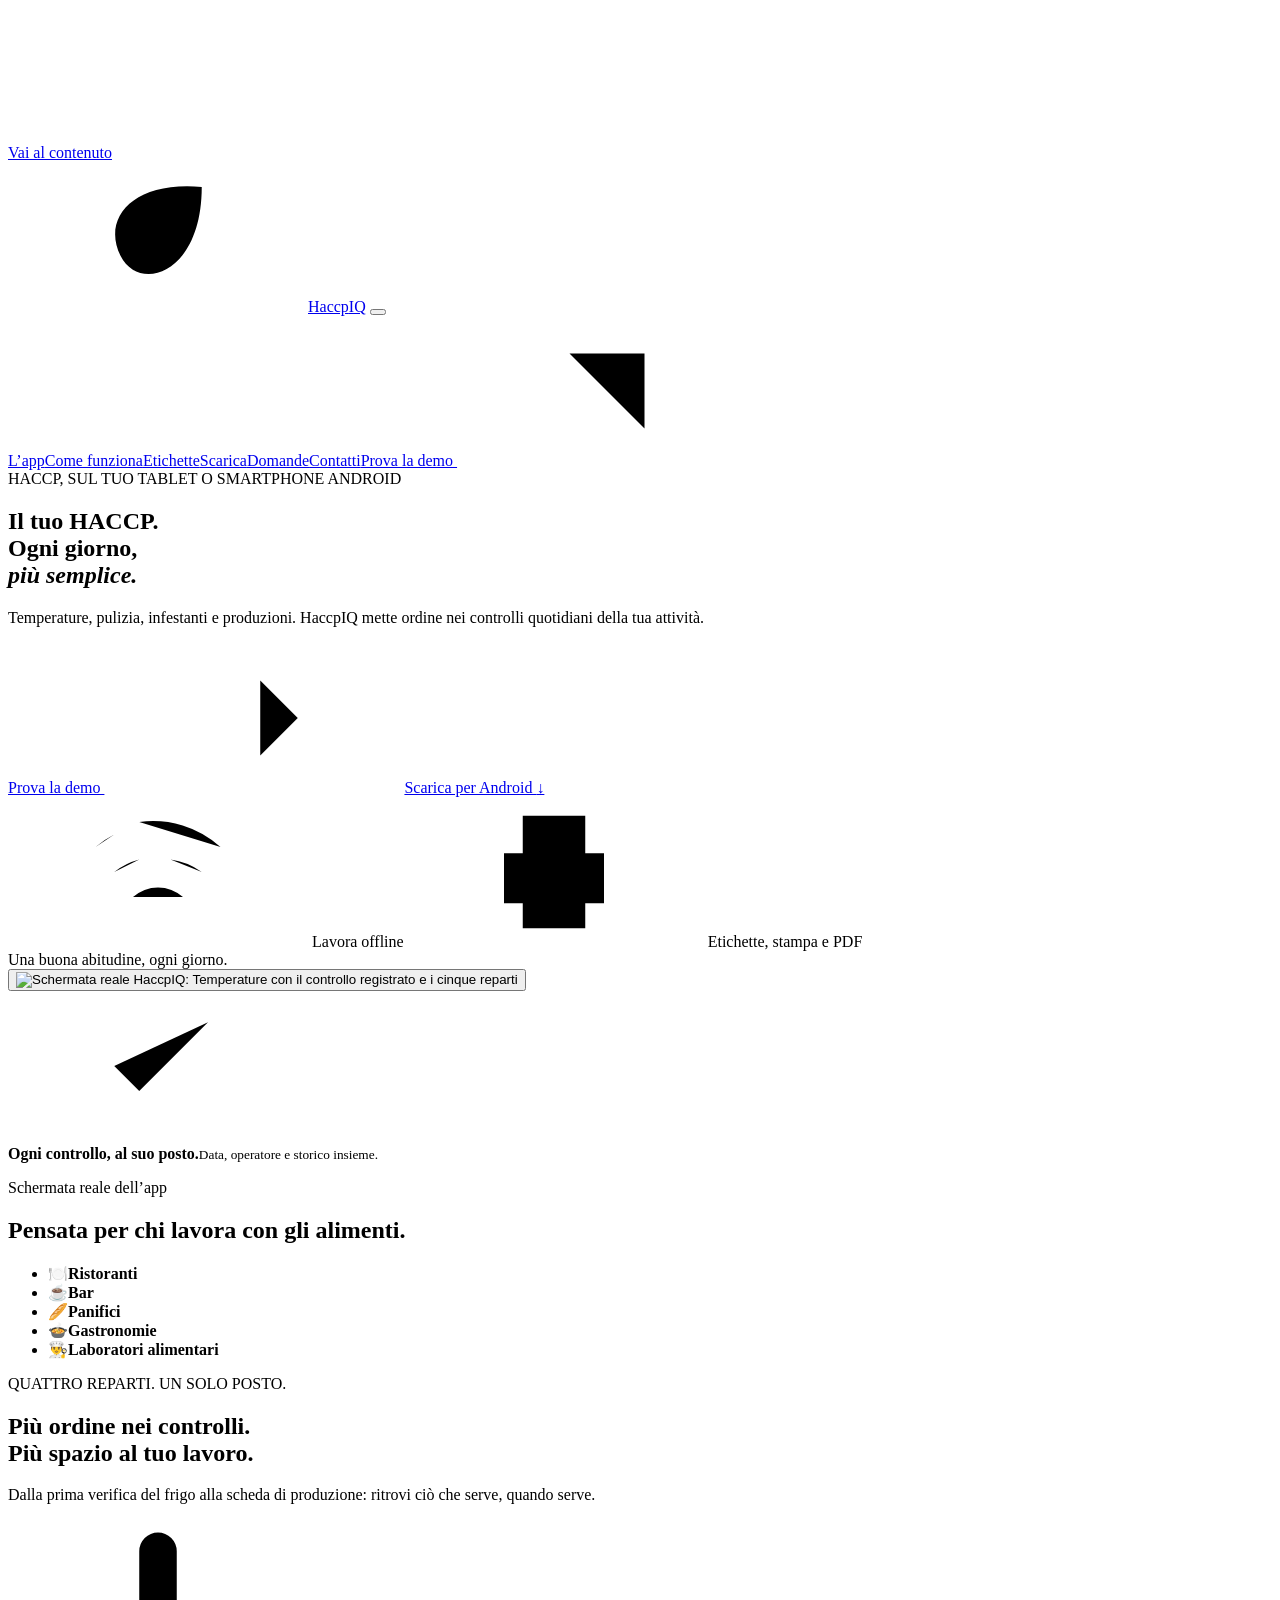
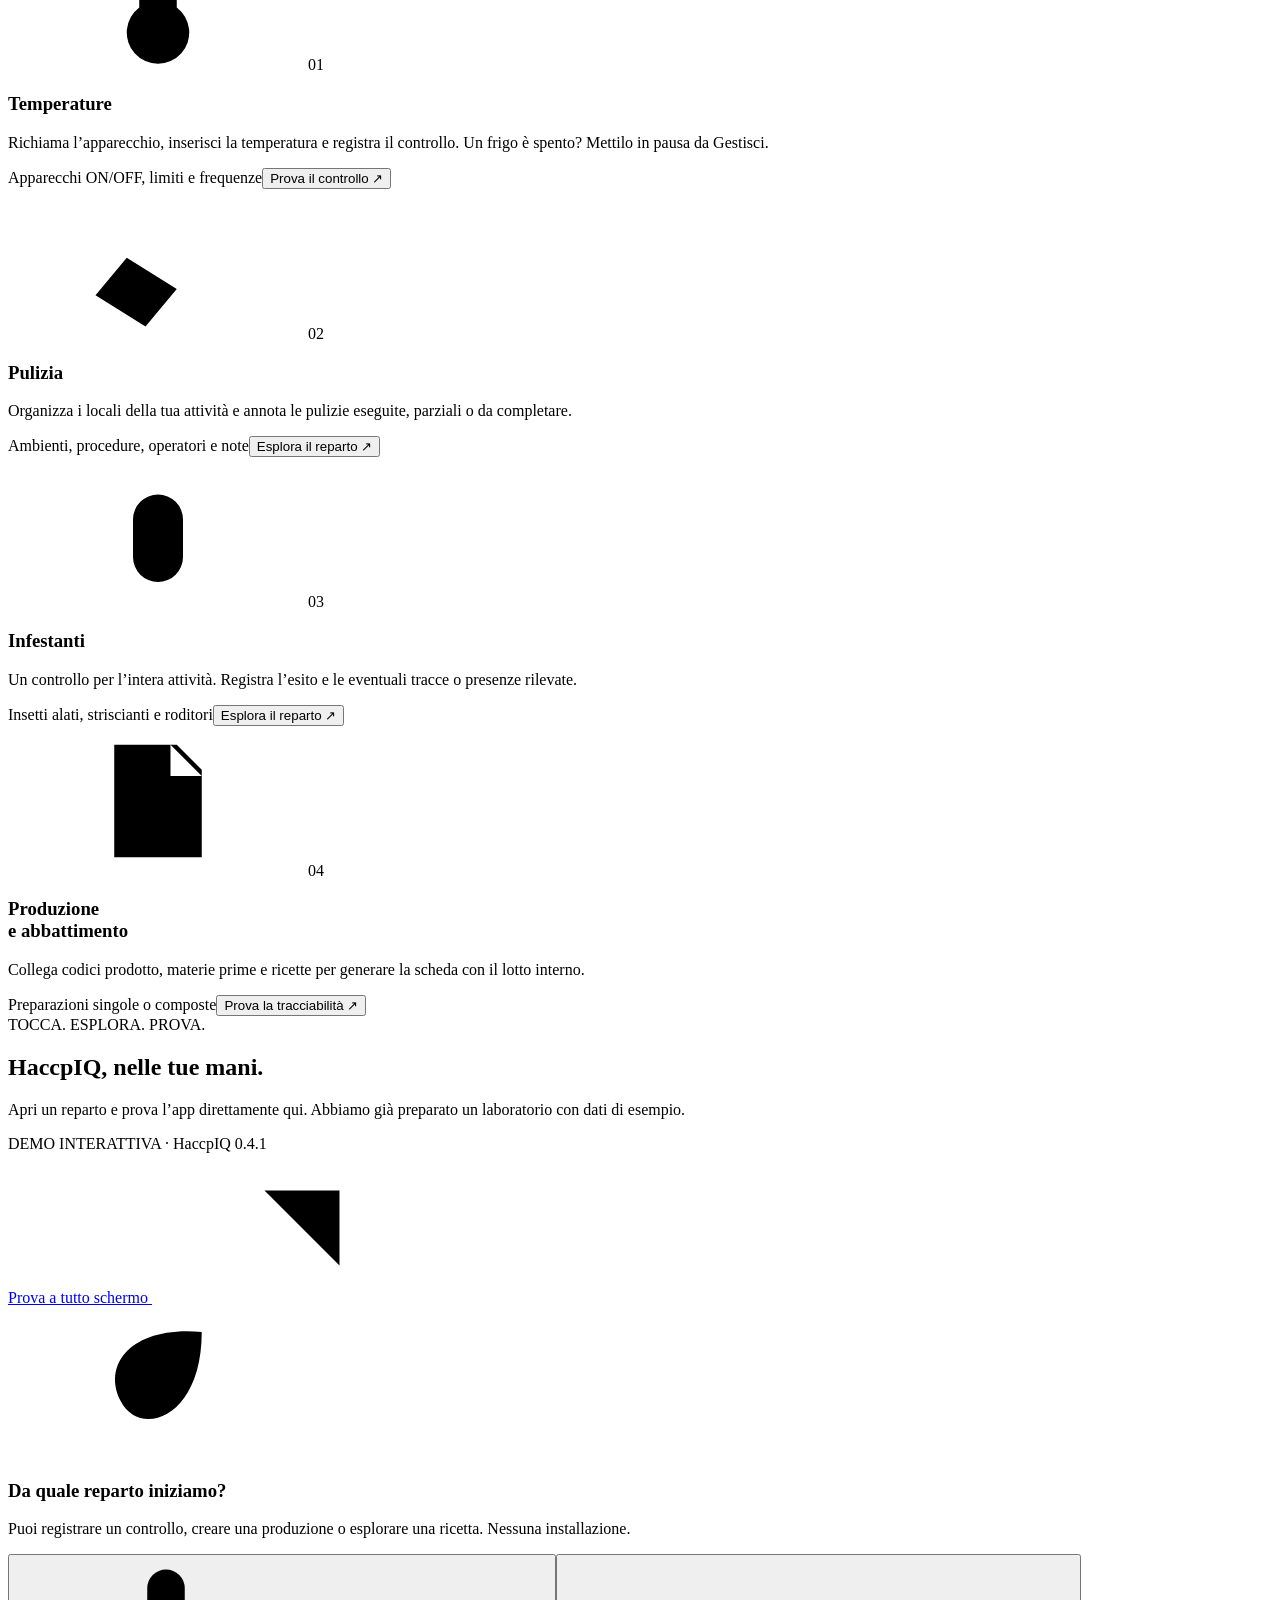
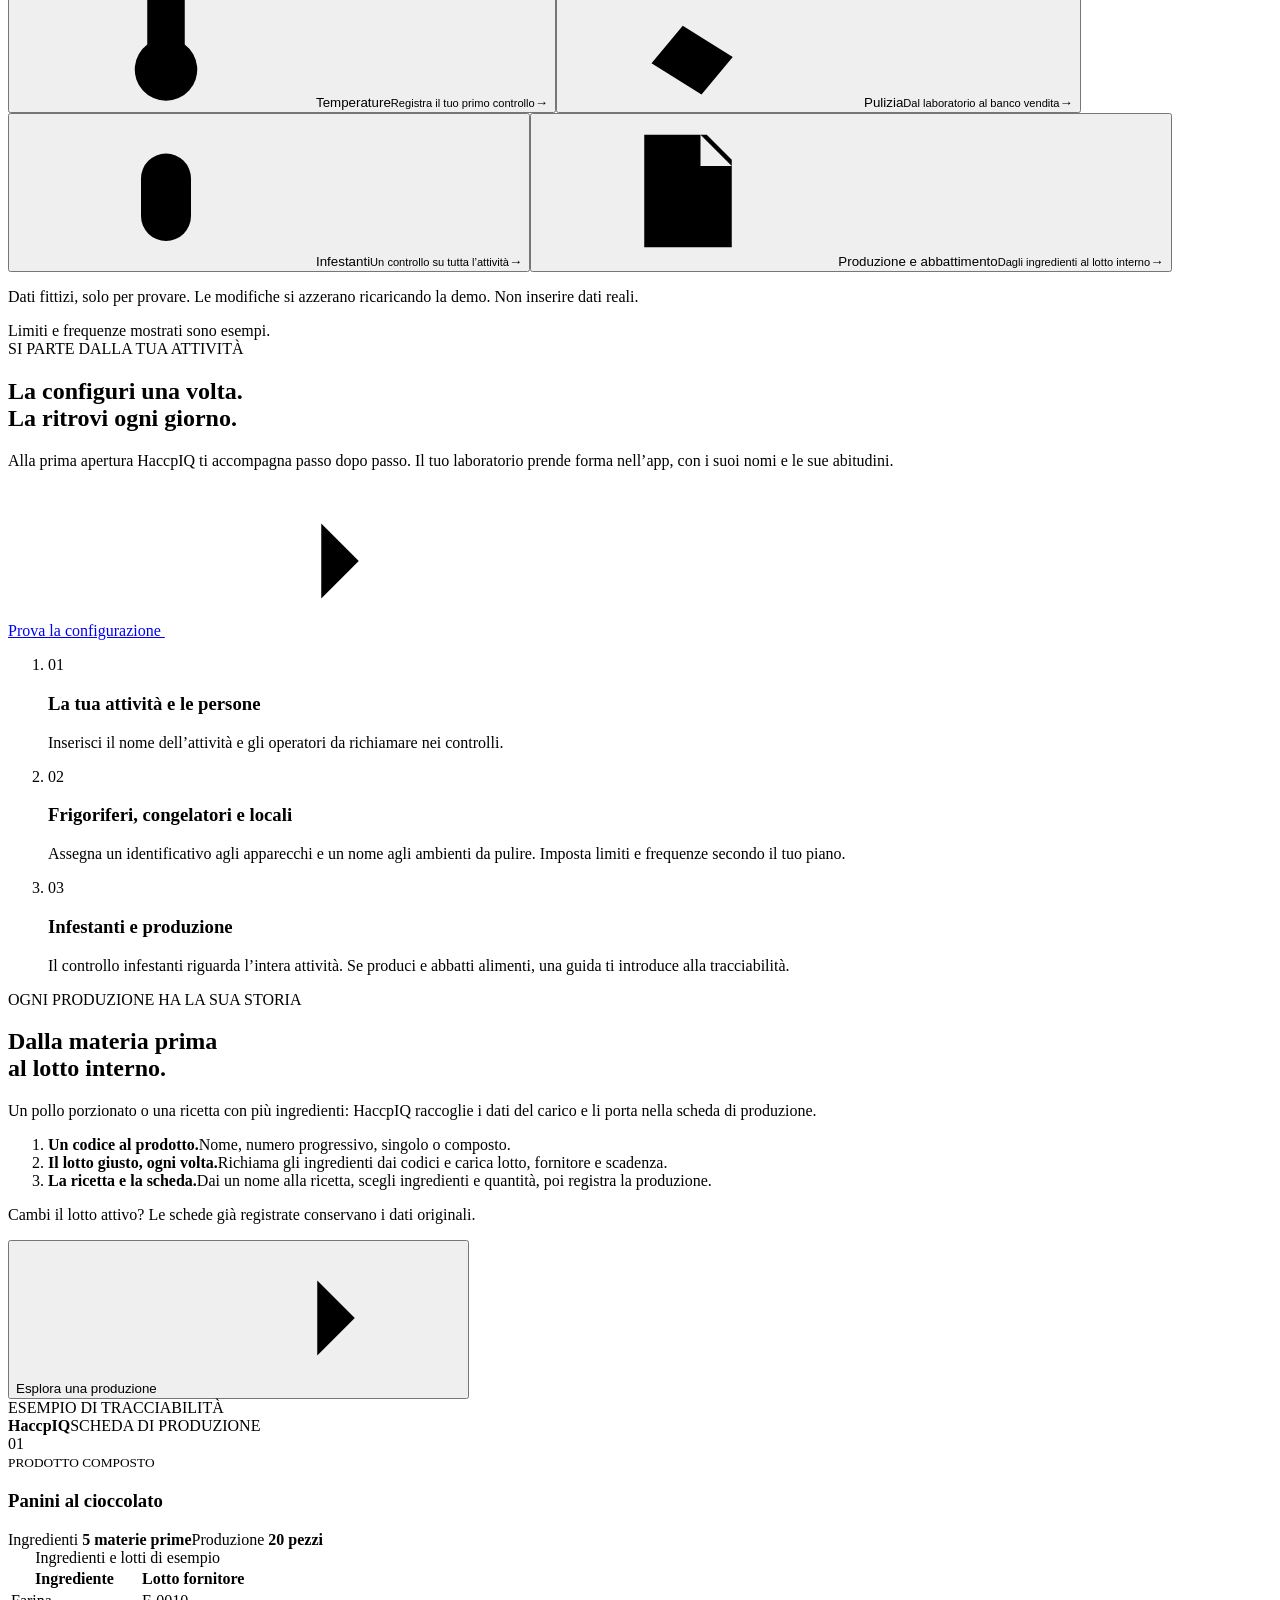
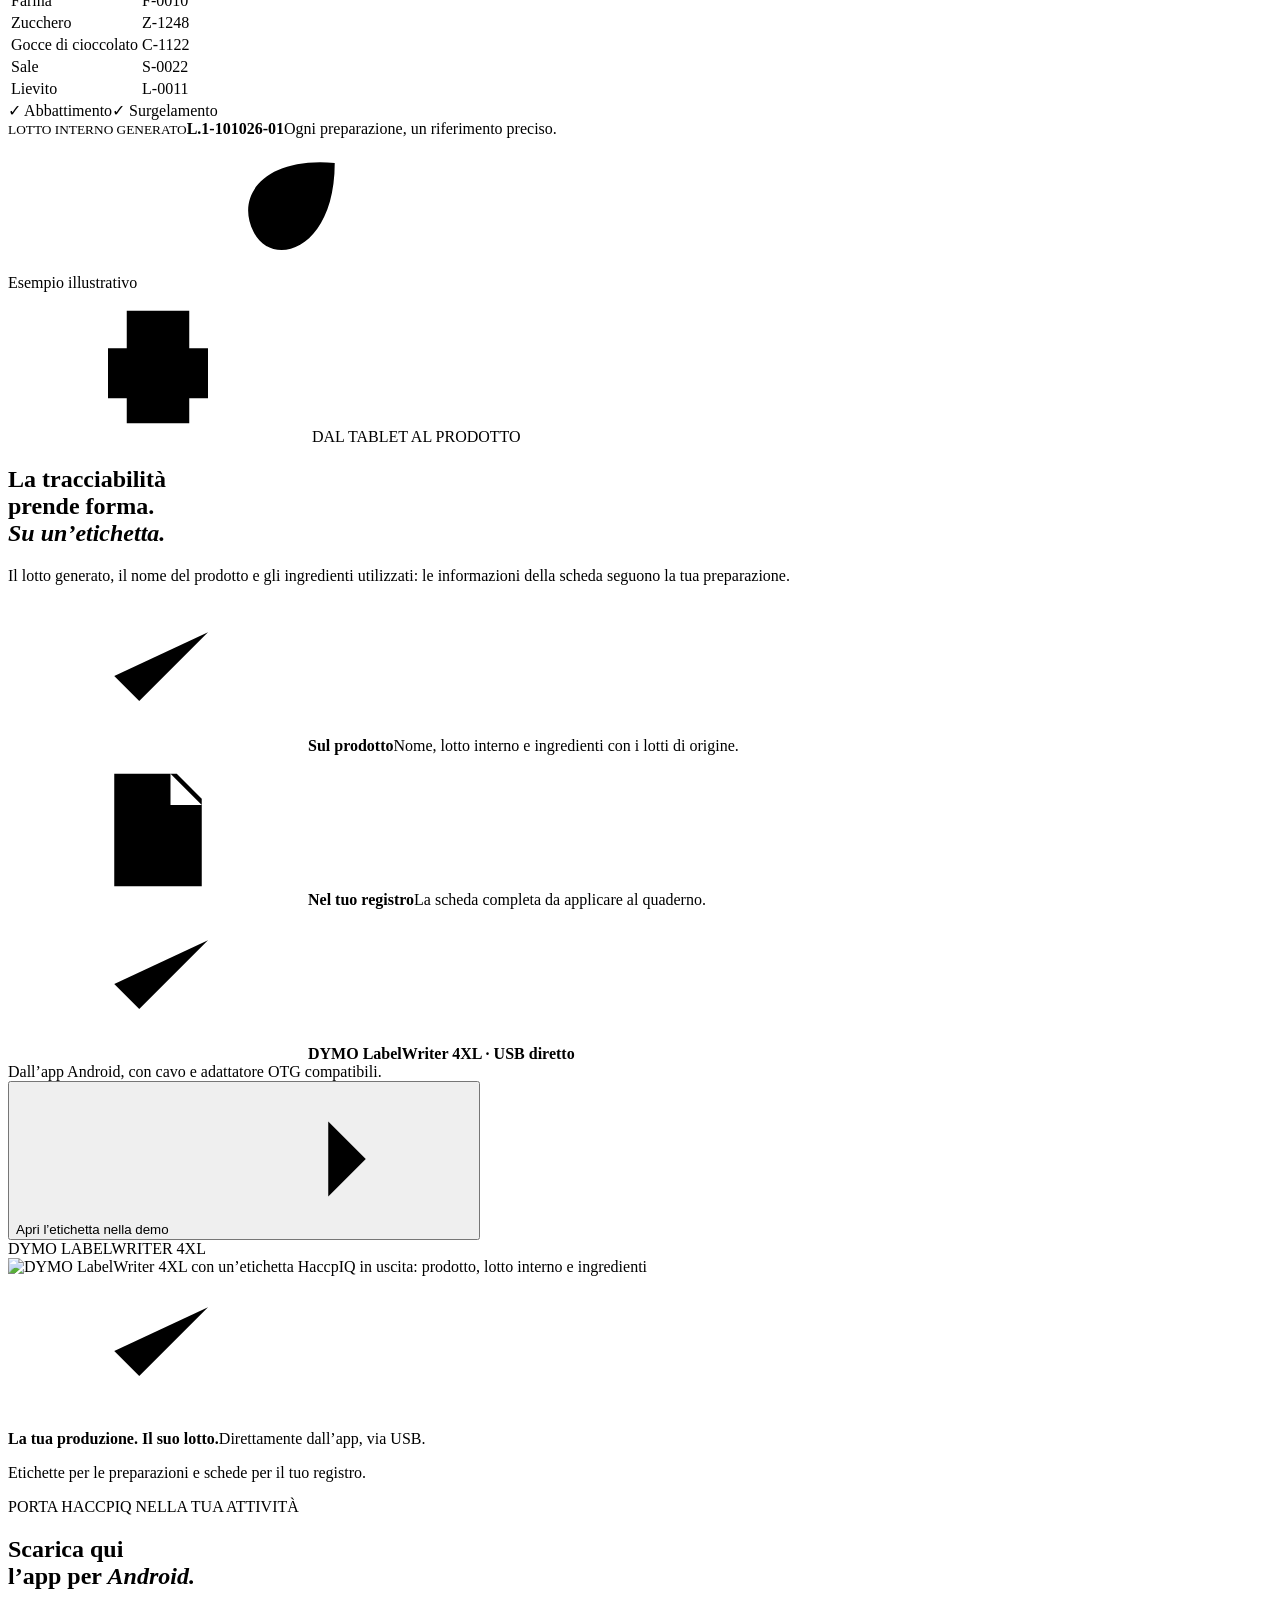
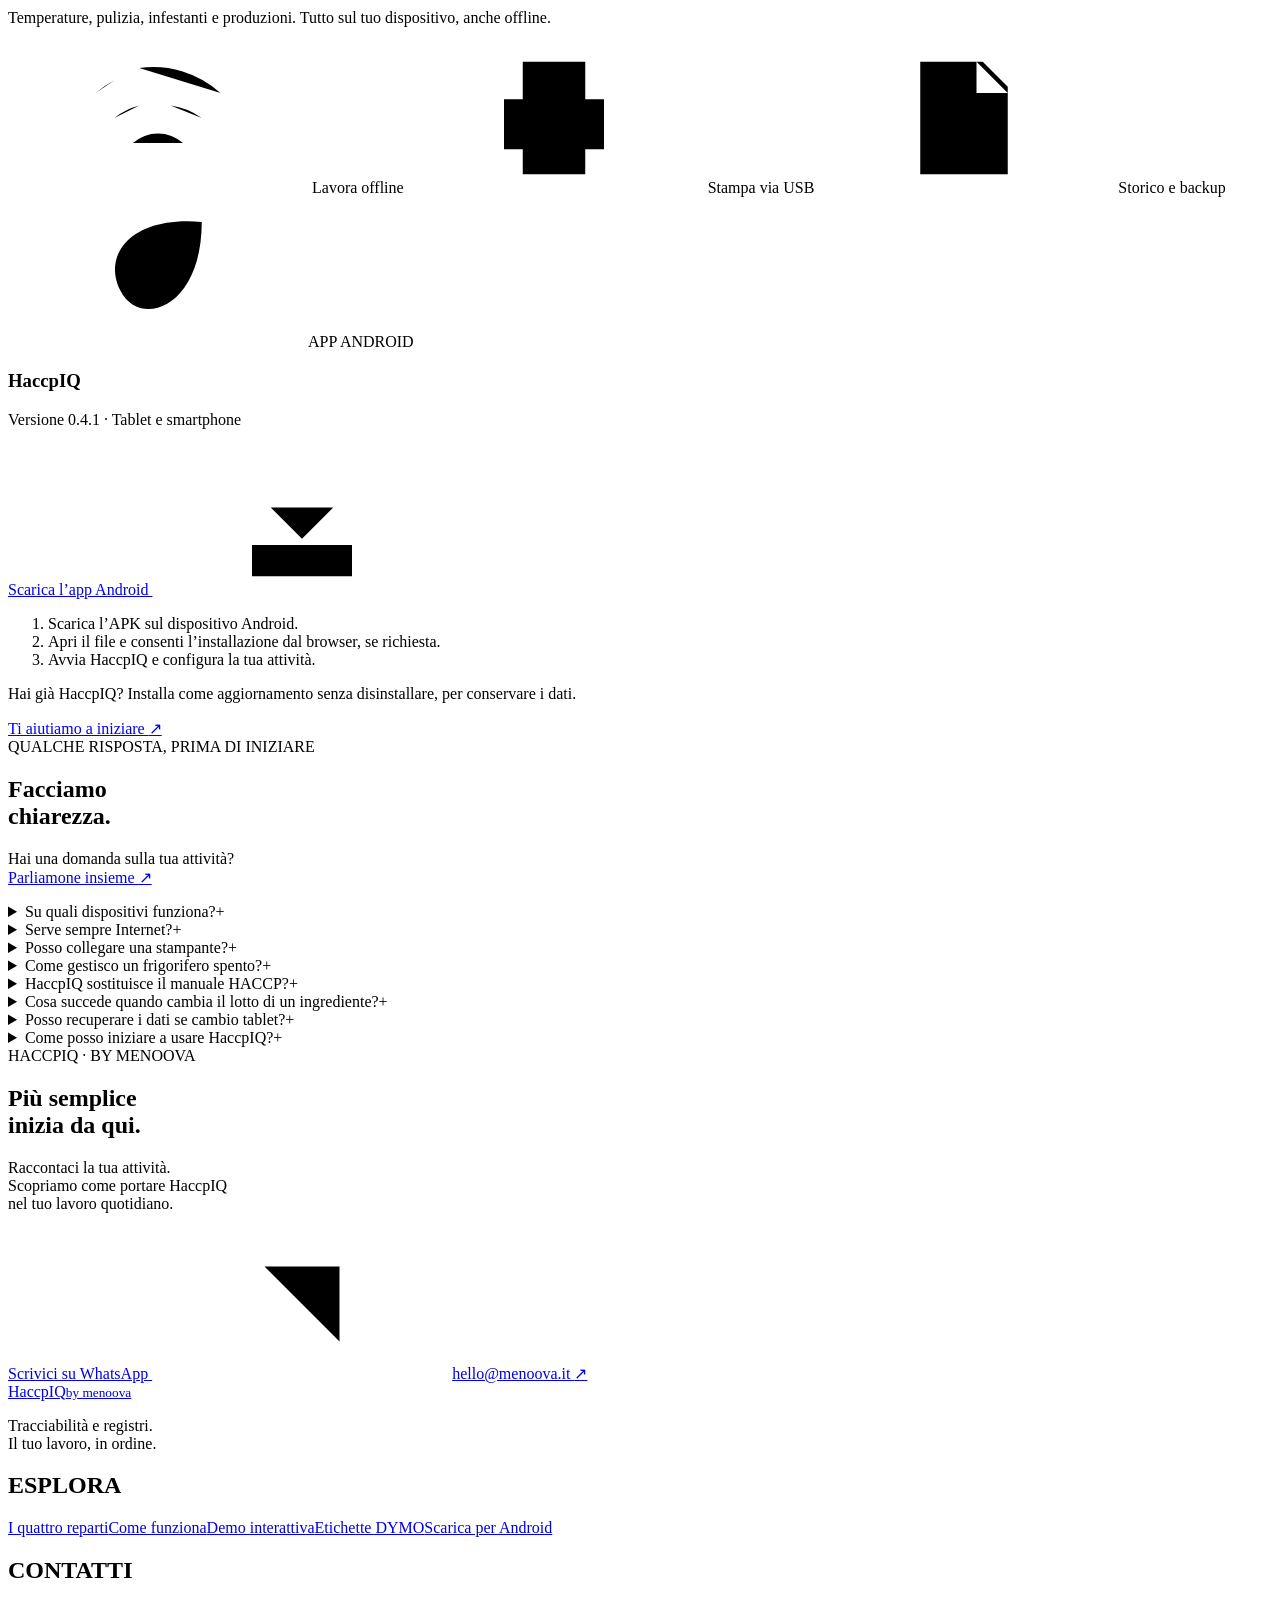
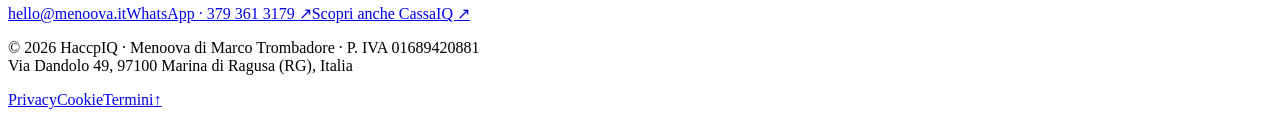
==== index.html @ 1d632b76 "Add files via upload" ====
<!doctype html>
<html lang="it">
<head>
  <meta charset="utf-8">
  <meta name="viewport" content="width=device-width,initial-scale=1">
  <meta name="theme-color" content="#123d36">
  <title>HaccpIQ — Il tuo HACCP, ogni giorno più semplice</title>
  <meta name="description" content="Temperature, pulizia, infestanti e tracciabilità delle produzioni sul tuo tablet o smartphone Android. Scopri HaccpIQ e prova la demo interattiva.">
  <meta property="og:title" content="HaccpIQ — Il tuo HACCP, ogni giorno più semplice">
  <meta property="og:description" content="Quattro reparti su tablet e smartphone Android. Prova la demo interattiva di HaccpIQ.">
  <meta property="og:type" content="website">
  <link rel="icon" href="assets/favicon.svg" type="image/svg+xml">
  <link rel="stylesheet" href="assets/site.css">
  <script src="assets/config.js" defer></script>
  <script src="assets/site.js" defer></script>
</head>
<body id="inizio">
<a class="skip-link" href="#contenuto">Vai al contenuto</a>
<svg class="svg-defs" xmlns="http://www.w3.org/2000/svg" aria-hidden="true"><defs>
  <symbol id="i-leaf" viewBox="0 0 24 24"><path d="M19 4C8 3 3 9 6 15s13 3 13-11ZM5 21l10-12"/></symbol>
  <symbol id="i-arrow" viewBox="0 0 24 24"><path d="M4 12h15m-6-6 6 6-6 6"/></symbol>
  <symbol id="i-up" viewBox="0 0 24 24"><path d="M6 18 18 6M6 6h12v12"/></symbol>
  <symbol id="i-temp" viewBox="0 0 24 24"><path d="M9 14V5a3 3 0 0 1 6 0v9a5 5 0 1 1-6 0ZM12 8v10m0 0h.01M18 6h3m-3 4h2"/></symbol>
  <symbol id="i-clean" viewBox="0 0 24 24"><path d="m15 2-6 9m-2 0 8 5-5 6-8-5 5-6Zm-1 5 4 3M20 3v6m-3-3h6"/></symbol>
  <symbol id="i-pest" viewBox="0 0 24 24"><path d="m9 5-2-2m8 2 2-2M8 10a4 4 0 0 1 8 0v6a4 4 0 0 1-8 0v-6Zm4 0v10M4 10h4m8 0h4M3 15h5m8 0h5M5 21l3-3m8 0 3 3"/></symbol>
  <symbol id="i-sheet" viewBox="0 0 24 24"><path d="M6 3h9l4 4v14H5V3h1Zm8 0v5h5M8 12h8m-8 4h8"/></symbol>
  <symbol id="i-check" viewBox="0 0 24 24"><path d="m5 12 4 4L20 5"/></symbol>
  <symbol id="i-print" viewBox="0 0 24 24"><path d="M7 9V3h10v6M7 17H4V9h16v8h-3M7 14h10v7H7v-7Zm10-3h.1"/></symbol>
  <symbol id="i-tablet" viewBox="0 0 24 24"><rect x="3" y="2" width="18" height="20" rx="3"/><path d="M10 18h4"/></symbol>
  <symbol id="i-offline" viewBox="0 0 24 24"><path d="m3 3 18 18M2 8a16 16 0 0 1 3-2m4-2a16 16 0 0 1 13 4M5 12a11 11 0 0 1 4-2m5 0a11 11 0 0 1 5 2M8 16a6 6 0 0 1 8 0M12 20h.01"/></symbol>
  <symbol id="i-play" viewBox="0 0 24 24"><path d="m8 4 12 8-12 8V4Z"/></symbol>
  <symbol id="i-download" viewBox="0 0 24 24"><path d="M12 3v12m-5-5 5 5 5-5M4 16v5h16v-5"/></symbol>
  <symbol id="i-reset" viewBox="0 0 24 24"><path d="M3 10a9 9 0 1 1 1 8M3 3v7h7"/></symbol>
</defs></svg>
<header class="header">
  <div class="container nav">
    <a class="brand" href="#inizio" aria-label="HaccpIQ, inizio"><span class="brand-mark"><svg class="icon"><use href="#i-leaf"/></svg></span><span>Haccp<span class="brand-iq">IQ</span></span></a>
    <button class="menu-toggle" type="button" aria-label="Apri menu" aria-expanded="false" aria-controls="main-nav"><span></span><span></span></button>
    <nav id="main-nav" aria-label="Navigazione principale">
      <a href="#reparti">L’app</a><a href="#come-funziona">Come funziona</a><a href="#etichette">Etichette</a><a href="#scarica">Scarica</a><a href="#domande">Domande</a><a href="#contatti">Contatti</a><a class="btn btn-small" href="#demo">Prova la demo <svg class="icon"><use href="#i-up"/></svg></a>
    </nav>
  </div>
</header>
<main id="contenuto">
  <section class="hero">
    <div class="container hero-grid">
      <div class="hero-copy">
        <div class="eyebrow"><span class="status-dot"></span> HACCP, SUL TUO TABLET O SMARTPHONE ANDROID</div>
        <h1>Il tuo HACCP.<br>Ogni giorno,<br><em>più semplice.</em></h1>
        <p>Temperature, pulizia, infestanti e produzioni. HaccpIQ mette ordine nei controlli quotidiani della tua attività.</p>
        <div class="hero-actions"><a class="btn" href="#demo">Prova la demo <svg class="icon"><use href="#i-arrow"/></svg></a><a class="text-link" href="#scarica">Scarica per Android <span>↓</span></a></div>
        <div class="hero-notes"><span><svg class="icon"><use href="#i-offline"/></svg> Lavora offline</span><span><svg class="icon"><use href="#i-print"/></svg> Etichette, stampa e PDF</span></div>
      </div>
      <div class="hero-visual">
        <div class="visual-tag"><span class="status-dot"></span> Una buona abitudine, ogni giorno.</div>
        <button type="button" class="real-app-frame" data-demo-start="temperature" aria-label="Prova Temperature nella demo di HaccpIQ">
          <img src="assets/haccpiq-schermata-reale.jpeg" width="709" height="1536" alt="Schermata reale HaccpIQ: Temperature con il controllo registrato e i cinque reparti" fetchpriority="high">
        </button>
        <div class="floating-note"><span class="floating-check"><svg class="icon"><use href="#i-check"/></svg></span><div><b>Ogni controllo, al suo posto.</b><small>Data, operatore e storico insieme.</small></div></div>
        <p class="visual-caption">Schermata reale dell’app</p>
      </div>
    </div>
  </section>

  <section class="activity-section" aria-labelledby="activity-title">
    <div class="container activity-strip">
      <h2 id="activity-title">Pensata per chi lavora con gli alimenti.</h2>
      <ul class="activity-list" aria-label="Attività a cui si rivolge HaccpIQ">
        <li><span class="activity-icon" aria-hidden="true">🍽️</span><b>Ristoranti</b></li>
        <li><span class="activity-icon" aria-hidden="true">☕</span><b>Bar</b></li>
        <li><span class="activity-icon" aria-hidden="true">🥖</span><b>Panifici</b></li>
        <li><span class="activity-icon" aria-hidden="true">🍲</span><b>Gastronomie</b></li>
        <li><span class="activity-icon" aria-hidden="true">👨‍🍳</span><b>Laboratori alimentari</b></li>
      </ul>
    </div>
  </section>


  <section class="section container" id="reparti">
    <div class="section-heading"><div><div class="eyebrow">QUATTRO REPARTI. UN SOLO POSTO.</div><h2>Più ordine nei controlli.<br>Più spazio al tuo lavoro.</h2></div><p>Dalla prima verifica del frigo alla scheda di produzione: ritrovi ciò che serve, quando serve.</p></div>
    <div class="departments">
      <article class="department"><div class="department-top"><svg class="icon"><use href="#i-temp"/></svg><span>01</span></div><h3>Temperature</h3><p>Richiama l’apparecchio, inserisci la temperatura e registra il controllo. Un frigo è spento? Mettilo in pausa da Gestisci.</p><span class="feature-detail">Apparecchi ON/OFF, limiti e frequenze</span><button class="text-link" data-demo-start="temperature">Prova il controllo <span>↗</span></button></article>
      <article class="department"><div class="department-top"><svg class="icon"><use href="#i-clean"/></svg><span>02</span></div><h3>Pulizia</h3><p>Organizza i locali della tua attività e annota le pulizie eseguite, parziali o da completare.</p><span class="feature-detail">Ambienti, procedure, operatori e note</span><button class="text-link" data-demo-start="pulizia">Esplora il reparto <span>↗</span></button></article>
      <article class="department"><div class="department-top"><svg class="icon"><use href="#i-pest"/></svg><span>03</span></div><h3>Infestanti</h3><p>Un controllo per l’intera attività. Registra l’esito e le eventuali tracce o presenze rilevate.</p><span class="feature-detail">Insetti alati, striscianti e roditori</span><button class="text-link" data-demo-start="infestanti">Esplora il reparto <span>↗</span></button></article>
      <article class="department"><div class="department-top"><svg class="icon"><use href="#i-sheet"/></svg><span>04</span></div><h3>Produzione<br>e abbattimento</h3><p>Collega codici prodotto, materie prime e ricette per generare la scheda con il lotto interno.</p><span class="feature-detail">Preparazioni singole o composte</span><button class="text-link" data-demo-start="schede">Prova la tracciabilità <span>↗</span></button></article>
    </div>
  </section>

  <section class="demo-section" id="demo">
    <div class="container">
      <div class="section-heading demo-heading"><div><div class="eyebrow">TOCCA. ESPLORA. PROVA.</div><h2>HaccpIQ, nelle tue mani.</h2></div><p>Apri un reparto e prova l’app direttamente qui. Abbiamo già preparato un laboratorio con dati di esempio.</p></div>
      <div class="demo-shell">
        <div class="demo-toolbar"><div class="demo-mode"><span class="status-dot"></span> DEMO INTERATTIVA <span class="demo-version">· HaccpIQ 0.4.1</span></div><div class="demo-toolbar-actions"><button id="reset-demo" type="button" hidden><svg class="icon"><use href="#i-reset"/></svg> Ricomincia</button><a id="fullscreen-demo" href="demo/index.html" target="_blank" rel="noopener">Prova a tutto schermo <svg class="icon"><use href="#i-up"/></svg></a></div></div>
        <div id="demo-launcher" class="demo-launcher">
          <div class="demo-launch-copy"><div class="large-leaf"><svg class="icon"><use href="#i-leaf"/></svg></div><h3>Da quale reparto iniziamo?</h3><p>Puoi registrare un controllo, creare una produzione o esplorare una ricetta. Nessuna installazione.</p></div>
          <div class="demo-choices"><button data-demo-start="temperature"><svg class="icon"><use href="#i-temp"/></svg><span>Temperature<small>Registra il tuo primo controllo</small></span><b>→</b></button><button data-demo-start="pulizia"><svg class="icon"><use href="#i-clean"/></svg><span>Pulizia<small>Dal laboratorio al banco vendita</small></span><b>→</b></button><button data-demo-start="infestanti"><svg class="icon"><use href="#i-pest"/></svg><span>Infestanti<small>Un controllo su tutta l’attività</small></span><b>→</b></button><button data-demo-start="schede"><svg class="icon"><use href="#i-sheet"/></svg><span>Produzione e abbattimento<small>Dagli ingredienti al lotto interno</small></span><b>→</b></button></div>
        </div>
        <div id="demo-active" hidden><div class="demo-guide"><p id="demo-hint" aria-live="polite"></p><button id="change-department" type="button">Cambia reparto</button></div><div id="demo-frame-container"></div></div>
      </div>
      <div class="demo-foot"><p>Dati fittizi, solo per provare. Le modifiche si azzerano ricaricando la demo. Non inserire dati reali.</p><span>Limiti e frequenze mostrati sono esempi.</span></div>
      <noscript><p class="noscript">Per usare la demo occorre attivare JavaScript. Puoi comunque leggere tutte le informazioni e contattarci.</p></noscript>
    </div>
  </section>

  <section class="section container setup-section" id="come-funziona">
    <div class="setup-copy"><div class="eyebrow">SI PARTE DALLA TUA ATTIVITÀ</div><h2>La configuri una volta.<br>La ritrovi ogni giorno.</h2><p>Alla prima apertura HaccpIQ ti accompagna passo dopo passo. Il tuo laboratorio prende forma nell’app, con i suoi nomi e le sue abitudini.</p><a class="text-link" href="#demo" data-demo-start="setup">Prova la configurazione <svg class="icon"><use href="#i-arrow"/></svg></a></div>
    <ol class="setup-steps"><li><span>01</span><div><h3>La tua attività e le persone</h3><p>Inserisci il nome dell’attività e gli operatori da richiamare nei controlli.</p></div></li><li><span>02</span><div><h3>Frigoriferi, congelatori e locali</h3><p>Assegna un identificativo agli apparecchi e un nome agli ambienti da pulire. Imposta limiti e frequenze secondo il tuo piano.</p></div></li><li><span>03</span><div><h3>Infestanti e produzione</h3><p>Il controllo infestanti riguarda l’intera attività. Se produci e abbatti alimenti, una guida ti introduce alla tracciabilità.</p></div></li></ol>
  </section>

  <section class="trace-section">
    <div class="container trace-grid"><div class="trace-copy"><div class="eyebrow">OGNI PRODUZIONE HA LA SUA STORIA</div><h2>Dalla materia prima<br>al lotto interno.</h2><p>Un pollo porzionato o una ricetta con più ingredienti: HaccpIQ raccoglie i dati del carico e li porta nella scheda di produzione.</p><ol class="trace-steps"><li><b>Un codice al prodotto.</b><span>Nome, numero progressivo, singolo o composto.</span></li><li><b>Il lotto giusto, ogni volta.</b><span>Richiama gli ingredienti dai codici e carica lotto, fornitore e scadenza.</span></li><li><b>La ricetta e la scheda.</b><span>Dai un nome alla ricetta, scegli ingredienti e quantità, poi registra la produzione.</span></li></ol><p class="trace-note">Cambi il lotto attivo? Le schede già registrate conservano i dati originali.</p><button class="btn btn-light" data-demo-start="schede">Esplora una produzione <svg class="icon"><use href="#i-arrow"/></svg></button></div>
    <div class="paper-stage"><div class="paper-label"><span></span> ESEMPIO DI TRACCIABILITÀ</div><div class="production-paper"><div class="paper-header"><b>Haccp<span>IQ</span></b><span>SCHEDA DI PRODUZIONE</span></div><div class="paper-title"><span class="paper-code">01</span><div><small>PRODOTTO COMPOSTO</small><h3>Panini al cioccolato</h3></div></div><div class="paper-meta"><span>Ingredienti <b>5 materie prime</b></span><span>Produzione <b>20 pezzi</b></span></div><table><caption class="sr-only">Ingredienti e lotti di esempio</caption><thead><tr><th>Ingrediente</th><th>Lotto fornitore</th></tr></thead><tbody><tr><td>Farina</td><td>F-0010</td></tr><tr><td>Zucchero</td><td>Z-1248</td></tr><tr><td>Gocce di cioccolato</td><td>C-1122</td></tr><tr><td>Sale</td><td>S-0022</td></tr><tr><td>Lievito</td><td>L-0011</td></tr></tbody></table><div class="paper-processes"><span>✓ Abbattimento</span><span>✓ Surgelamento</span></div><div class="paper-lot"><small>LOTTO INTERNO GENERATO</small><b>L.1-101026-01</b><span>Ogni preparazione, un riferimento preciso.</span></div><div class="paper-sign">Esempio illustrativo <svg class="icon"><use href="#i-leaf"/></svg></div></div></div></div>
  </section>

  <section class="label-section" id="etichette">
    <div class="container label-section-grid">
      <div class="label-section-copy"><div class="eyebrow"><svg class="icon"><use href="#i-print"/></svg> DAL TABLET AL PRODOTTO</div>
        <h2>La tracciabilità<br>prende forma.<br><em>Su un’etichetta.</em></h2>
        <p>Il lotto generato, il nome del prodotto e gli ingredienti utilizzati: le informazioni della scheda seguono la tua preparazione.</p>
        <div class="label-benefits"><div><svg class="icon"><use href="#i-check"/></svg><span><b>Sul prodotto</b>Nome, lotto interno e ingredienti con i lotti di origine.</span></div><div><svg class="icon"><use href="#i-sheet"/></svg><span><b>Nel tuo registro</b>La scheda completa da applicare al quaderno.</span></div></div>
        <div class="usb-note"><svg class="icon"><use href="#i-check"/></svg><span><b>DYMO LabelWriter 4XL · USB diretto</b><br>Dall’app Android, con cavo e adattatore OTG compatibili.</span></div>
        <button type="button" class="text-link" data-demo-start="etichette">Apri l’etichetta nella demo <svg class="icon"><use href="#i-arrow"/></svg></button>
      </div>
      <div class="printer-stage">
        <div class="printer-heading"><span class="status-dot"></span> DYMO LABELWRITER 4XL</div>
        <img class="printer-image" src="assets/dymo-haccpiq-label.png" width="1254" height="1254" alt="DYMO LabelWriter 4XL con un’etichetta HaccpIQ in uscita: prodotto, lotto interno e ingredienti" loading="lazy">
        <div class="printer-result"><span class="floating-check"><svg class="icon"><use href="#i-check"/></svg></span><div><b>La tua produzione. Il suo lotto.</b><span>Direttamente dall’app, via USB.</span></div></div>
        <p>Etichette per le preparazioni e schede per il tuo registro.</p>
      </div>
    </div>
  </section>

  <section class="download-section" id="scarica">
    <div class="container download-grid">
      <div class="download-copy"><div class="eyebrow">PORTA HACCPIQ NELLA TUA ATTIVITÀ</div><h2>Scarica qui<br>l’app per <em>Android.</em></h2><p>Temperature, pulizia, infestanti e produzioni. Tutto sul tuo dispositivo, anche offline.</p><div class="download-features"><span><svg class="icon"><use href="#i-offline"/></svg> Lavora offline</span><span><svg class="icon"><use href="#i-print"/></svg> Stampa via USB</span><span><svg class="icon"><use href="#i-sheet"/></svg> Storico e backup</span></div></div>
      <div class="download-card"><div class="download-card-top"><span class="download-app-mark"><svg class="icon"><use href="#i-leaf"/></svg></span><span class="download-badge">APP ANDROID</span></div><h3>Haccp<span>IQ</span></h3><p>Versione 0.4.1 · Tablet e smartphone</p><a class="btn btn-light download-button" href="downloads/HaccpIQ-0.4.1.apk" download="HaccpIQ-0.4.1.apk">Scarica l’app Android <svg class="icon"><use href="#i-download"/></svg></a><ol class="install-steps"><li>Scarica l’APK sul dispositivo Android.</li><li>Apri il file e consenti l’installazione dal browser, se richiesta.</li><li>Avvia HaccpIQ e configura la tua attività.</li></ol><p class="download-note">Hai già HaccpIQ? Installa come aggiornamento senza disinstallare, per conservare i dati.</p><a class="download-help" href="#contatti">Ti aiutiamo a iniziare <span>↗</span></a></div>
    </div>
  </section>

  <section id="video" class="video-section" hidden><div class="container video-grid"><div><div class="eyebrow">GUARDA COME FUNZIONA</div><h2>L’app, raccontata<br>passo dopo passo.</h2><p>Scopri HaccpIQ nel video di presentazione.</p></div><div class="video-content"><div id="video-consent" class="video-consent"><svg class="icon"><use href="#i-play"/></svg><h3>Video su YouTube</h3><p>Attivando il video autorizzi il caricamento di contenuti da YouTube, che può ricevere dati di navigazione e usare proprie tecnologie. <a href="cookie-policy.html">Scopri di più</a>.</p><button id="load-video" class="btn">Accetta e riproduci</button><a id="youtube-link" target="_blank" rel="noopener noreferrer">Apri su YouTube ↗</a></div><div id="video-player" hidden></div><button id="disable-video" class="text-link" hidden>Disattiva il video e revoca il consenso</button></div></div></section>

  <section class="faq-section" id="domande"><div class="container faq-grid"><div><div class="eyebrow">QUALCHE RISPOSTA, PRIMA DI INIZIARE</div><h2>Facciamo<br>chiarezza.</h2><p>Hai una domanda sulla tua attività?<br><a href="#contatti">Parliamone insieme ↗</a></p></div><div class="faq-list"><details><summary>Su quali dispositivi funziona?<span>+</span></summary><p>HaccpIQ è pensata per tablet e smartphone Android. La demo sul sito funziona nel browser e serve a esplorare l’interfaccia; per lavorare si utilizza l’app installata sul tablet.</p></details><details><summary>Serve sempre Internet?<span>+</span></summary><p>No. Le registrazioni dell’app Android sono salvate sul dispositivo e le funzioni operative lavorano offline. La demo del sito richiede Internet per il caricamento.</p></details><details><summary>Posso collegare una stampante?<span>+</span></summary><p>Sì. Le etichette si stampano via USB con DYMO LabelWriter 4XL e un collegamento OTG compatibile. Per schede e registri A4 puoi usare il sistema di stampa Android o salvare in PDF. La compatibilità va verificata con il dispositivo e il rotolo utilizzati.</p></details><details><summary>Come gestisco un frigorifero spento?<span>+</span></summary><p>In Temperature, apri Gestisci e scegli Metti OFF. L’apparecchio esce dai controlli da fare e lo storico resta disponibile. Quando lo riattivi, torna da controllare. È uno stato nell’app: non comanda fisicamente il frigorifero.</p></details><details><summary>HaccpIQ sostituisce il manuale HACCP?<span>+</span></summary><p>HaccpIQ aiuta a gestire le registrazioni. Il manuale e le procedure della tua attività restano il riferimento: limiti, frequenze e modalità di controllo vanno configurati in base al tuo piano di autocontrollo. L’app non misura automaticamente le temperature.</p></details><details><summary>Cosa succede quando cambia il lotto di un ingrediente?<span>+</span></summary><p>Il nuovo carico sostituisce il lotto attivo per le produzioni successive. Le schede già registrate mantengono ingredienti, lotti e fornitori utilizzati al momento della preparazione.</p></details><details><summary>Posso recuperare i dati se cambio tablet?<span>+</span></summary><p>Puoi esportare una copia di sicurezza e importarla sul nuovo dispositivo. Il backup va salvato fuori dal tablet: non è prevista una sincronizzazione cloud automatica. Disinstallando l’app o cancellandone i dati potresti perdere le registrazioni non esportate.</p></details><details><summary>Come posso iniziare a usare HaccpIQ?<span>+</span></summary><p>Scarica l’APK Android dall’area Scarica e installala sul tuo dispositivo. Per assistenza, licenze e condizioni commerciali puoi scriverci via email o WhatsApp. La demo è libera da provare e non richiede un acquisto. L’attivazione commerciale non è ancora disponibile su questo sito.</p></details></div></div></section>

  <section class="contact-section" id="contatti"><div class="container contact-grid"><div class="eyebrow">HACCPIQ · BY MENOOVA</div><h2>Più semplice<br>inizia da qui.</h2><div class="contact-copy"><p>Raccontaci la tua attività.<br>Scopriamo come portare HaccpIQ<br>nel tuo lavoro quotidiano.</p><a class="btn btn-light" href="https://wa.me/393793613179?text=Ciao%2C%20vorrei%20informazioni%20su%20HaccpIQ%20per%20la%20mia%20attivit%C3%A0." target="_blank" rel="noopener noreferrer">Scrivici su WhatsApp <svg class="icon"><use href="#i-up"/></svg></a><a class="contact-email" href="mailto:hello@menoova.it?subject=Informazioni%20HaccpIQ">hello@menoova.it <span>↗</span></a></div></div></section>
</main>
<footer class="footer"><div class="container"><div class="footer-top"><div><a class="brand" href="#inizio">Haccp<span class="brand-iq">IQ</span><small>by menoova</small></a><p>Tracciabilità e registri.<br>Il tuo lavoro, in ordine.</p></div><div><h2>ESPLORA</h2><a href="#reparti">I quattro reparti</a><a href="#come-funziona">Come funziona</a><a href="#demo">Demo interattiva</a><a href="#etichette">Etichette DYMO</a><a href="#scarica">Scarica per Android</a></div><div><h2>CONTATTI</h2><a href="mailto:hello@menoova.it">hello@menoova.it</a><a href="https://wa.me/393793613179" target="_blank" rel="noopener noreferrer">WhatsApp · 379 361 3179 ↗</a><a href="https://cassaiq.it/" target="_blank" rel="noopener noreferrer">Scopri anche CassaIQ ↗</a></div></div><div class="footer-bottom"><p>© <span data-year>2026</span> HaccpIQ · Menoova di Marco Trombadore · P. IVA 01689420881<br><span>Via Dandolo 49, 97100 Marina di Ragusa (RG), Italia</span></p><div><a href="privacy.html">Privacy</a><a href="cookie-policy.html">Cookie</a><a href="termini-condizioni.html">Termini</a><a href="#inizio" aria-label="Torna all’inizio">↑</a></div></div></div></footer>
</body></html>
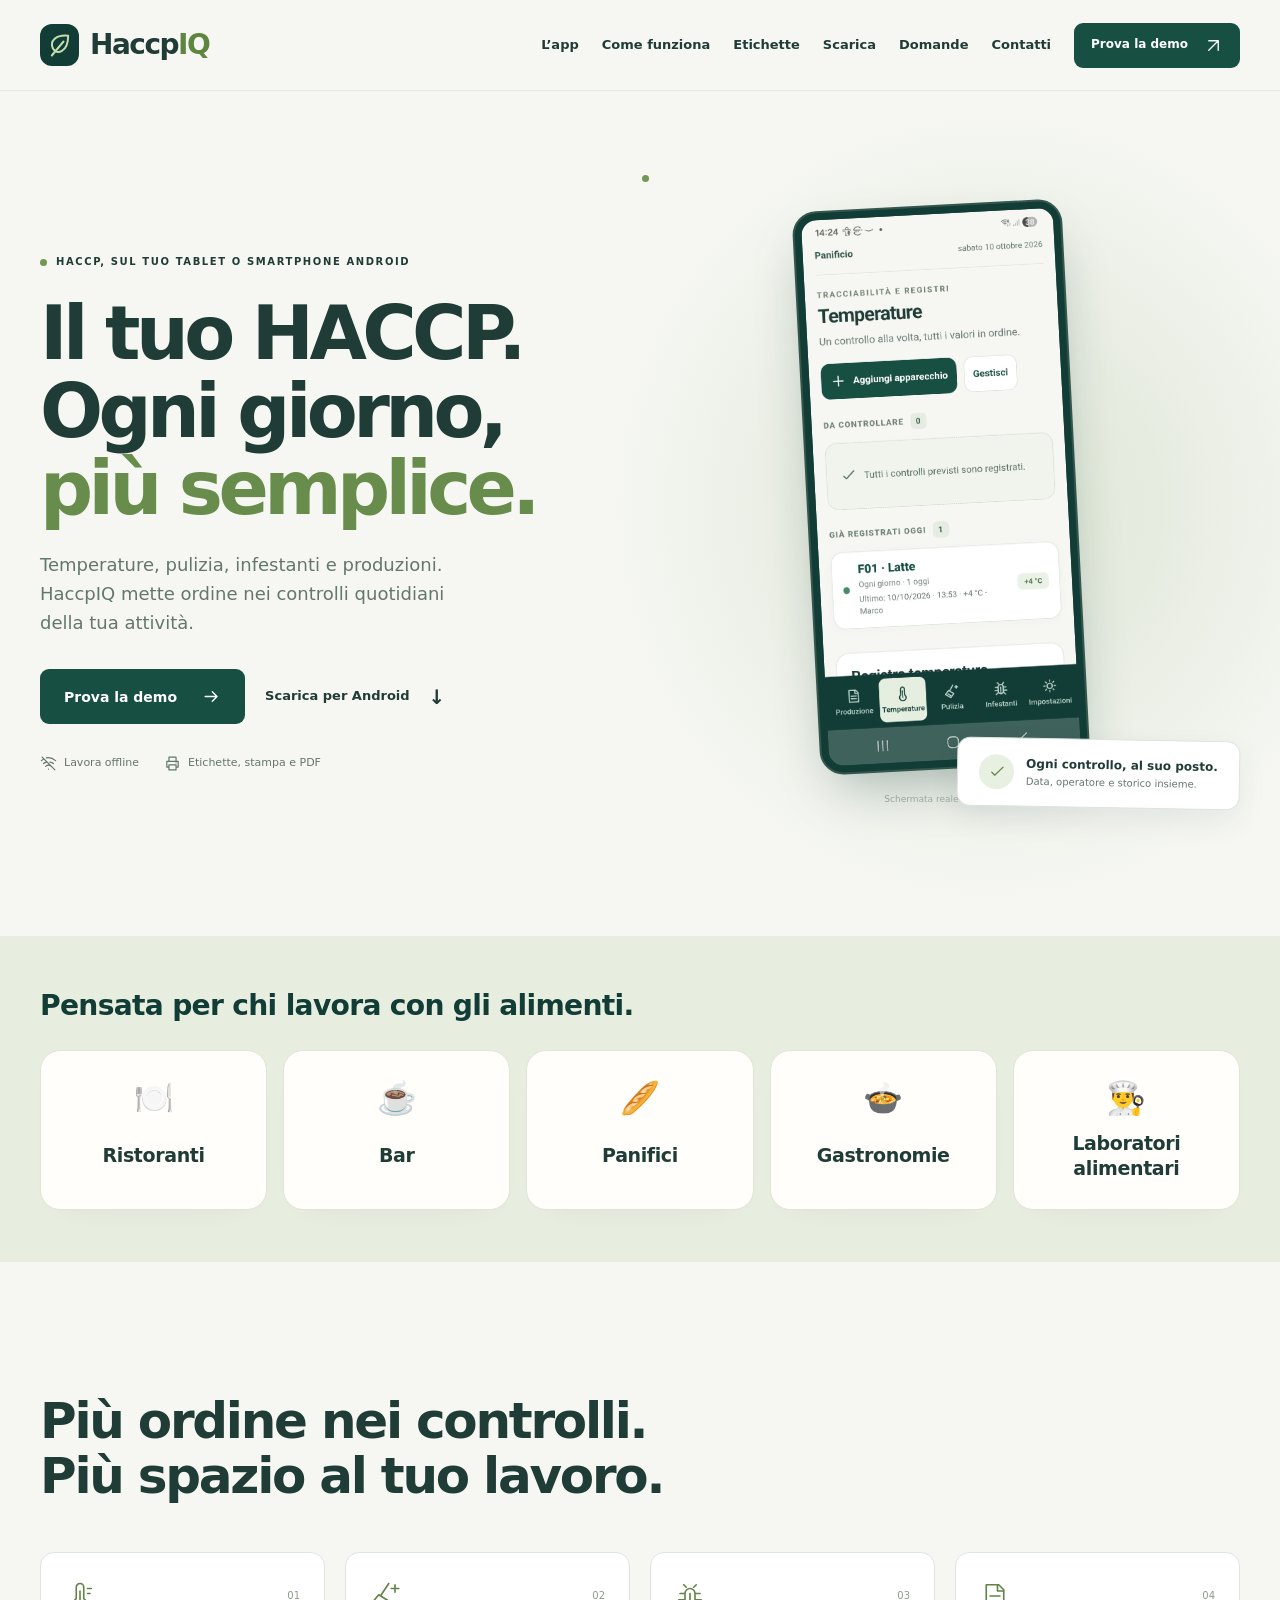
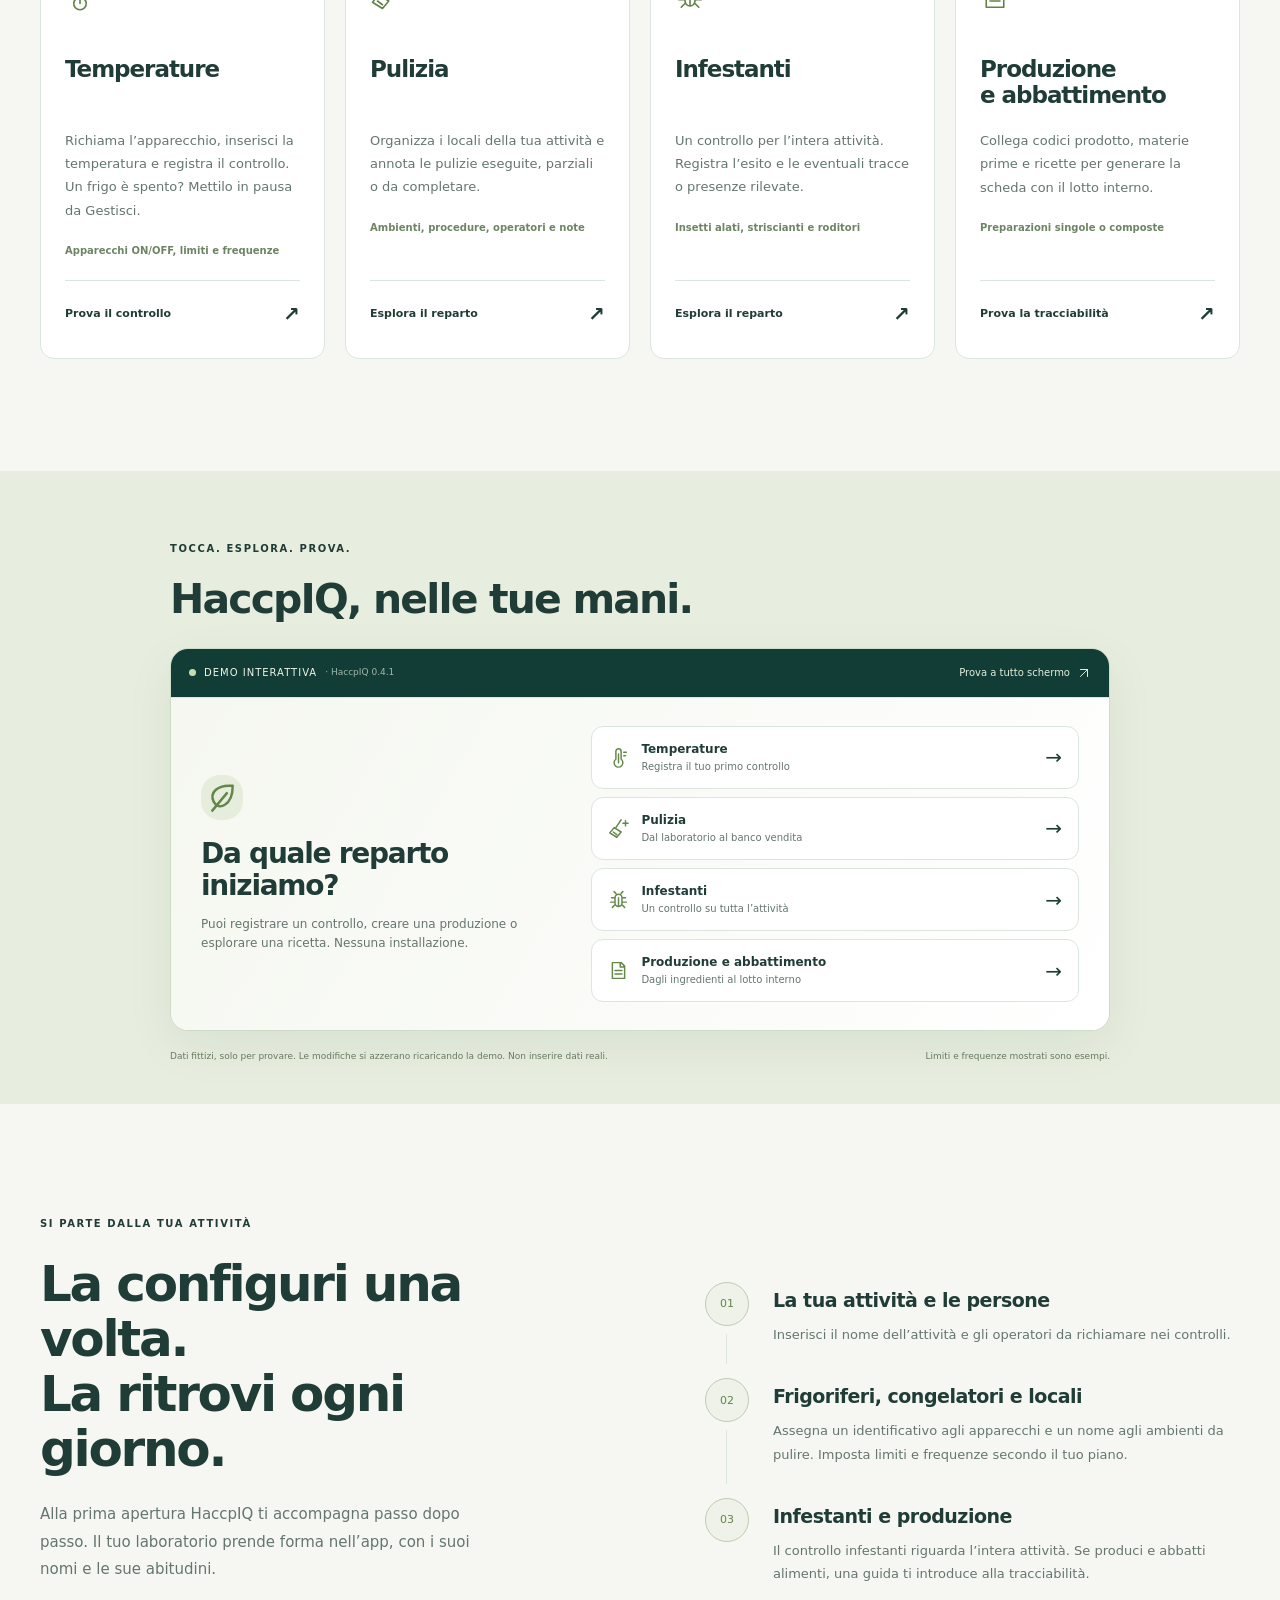
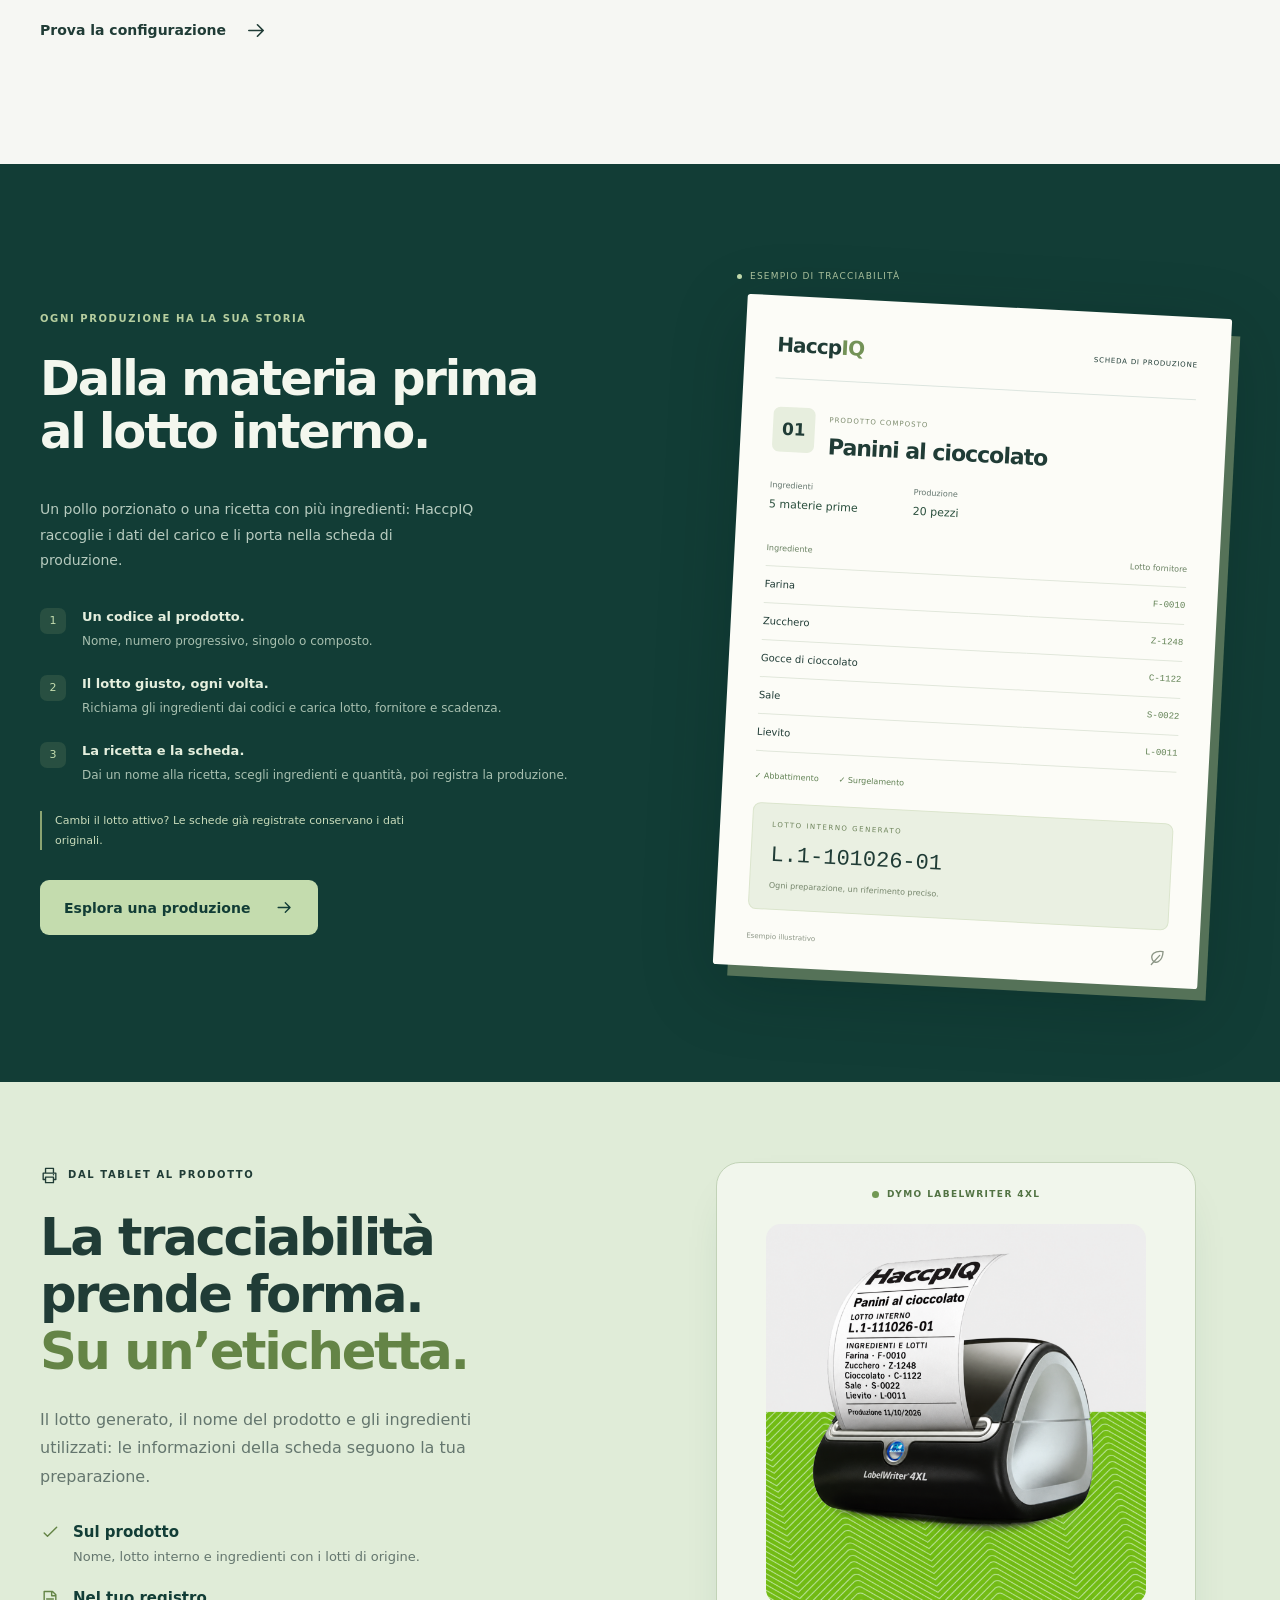
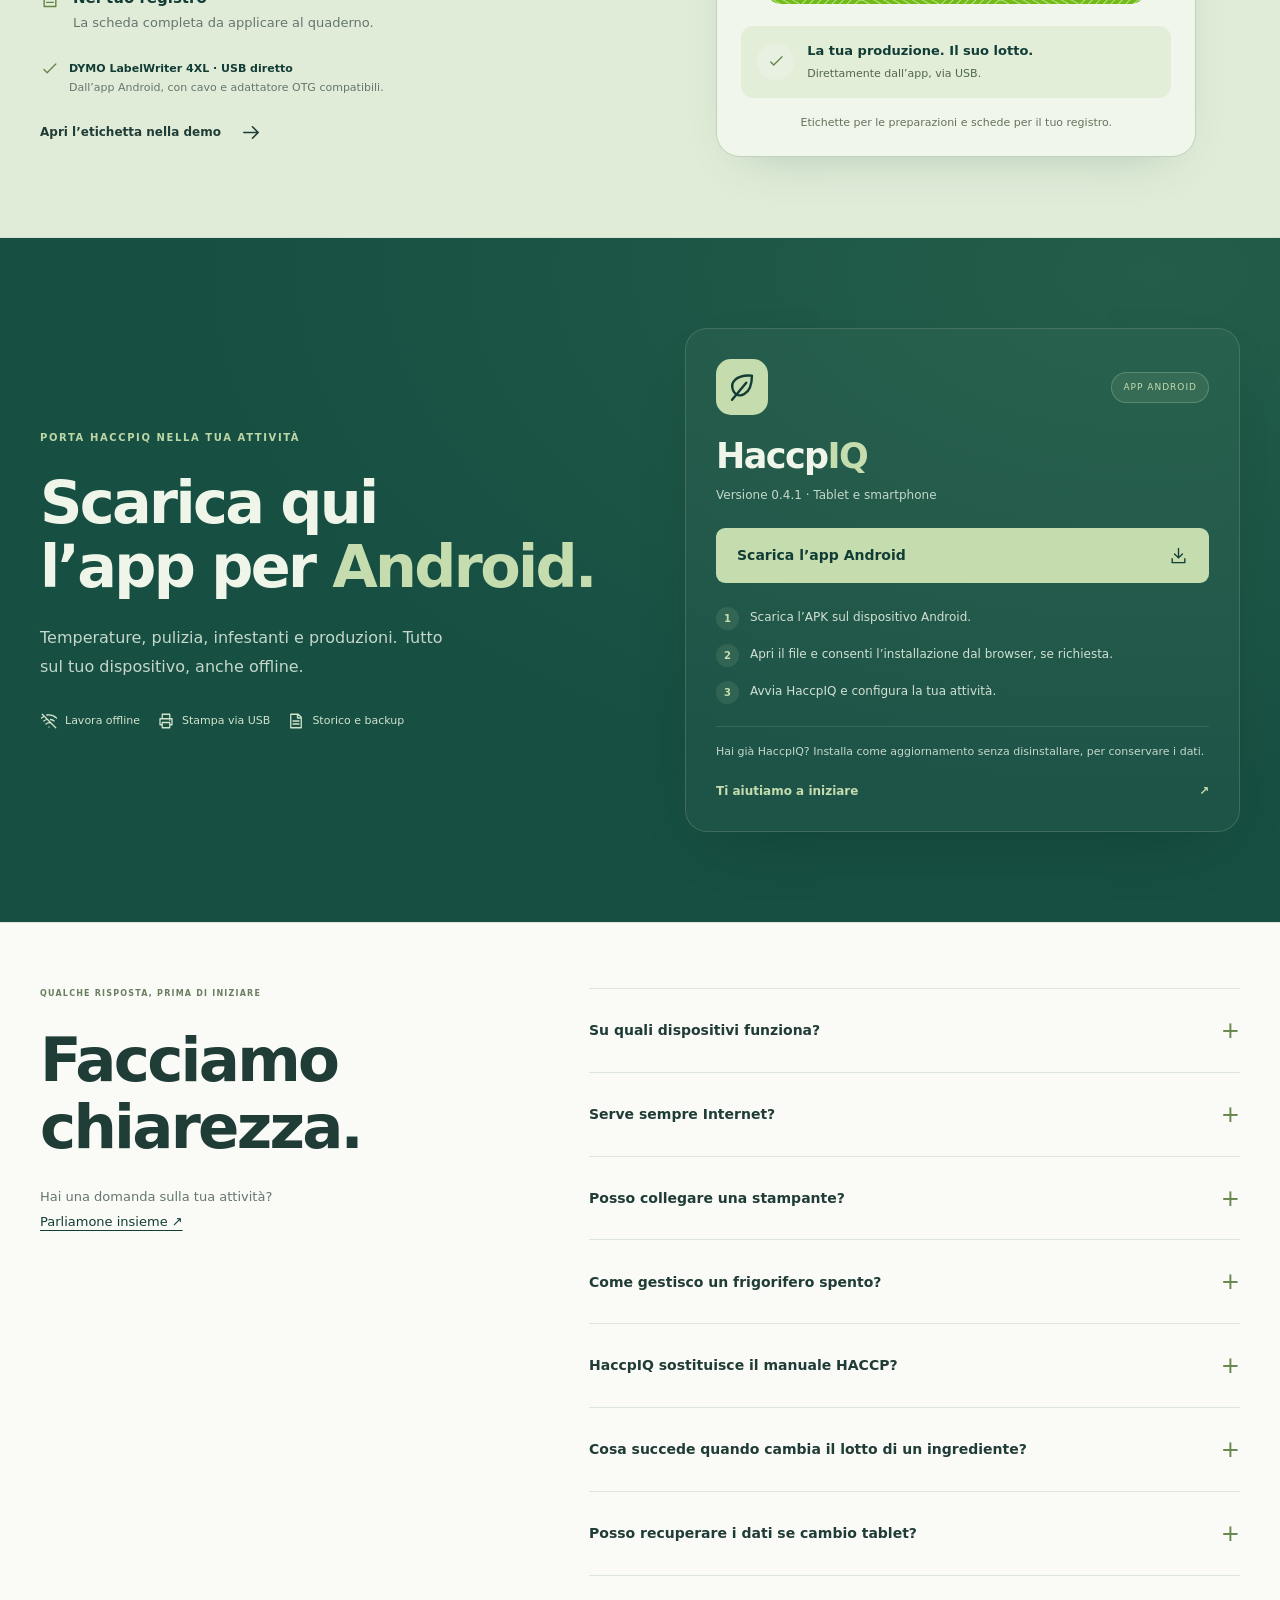
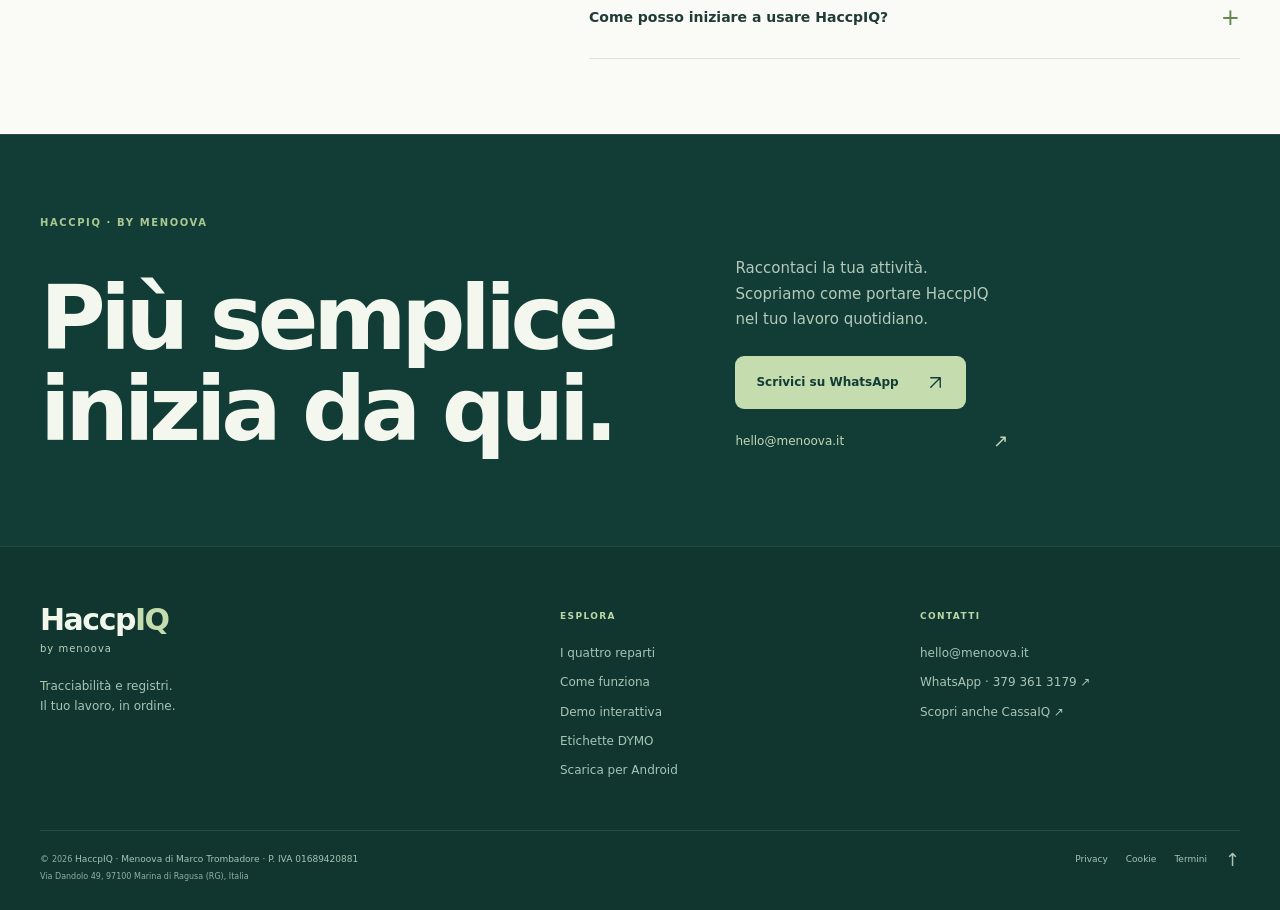
==== commit 4bc5fa2a: "Update index.html" ====
--- a/index.html
+++ b/index.html
@@ -52,7 +52,7 @@
         <div class="hero-notes"><span><svg class="icon"><use href="#i-offline"/></svg> Lavora offline</span><span><svg class="icon"><use href="#i-print"/></svg> Etichette, stampa e PDF</span></div>
       </div>
       <div class="hero-visual">
-        <div class="visual-tag"><span class="status-dot"></span> Una buona abitudine, ogni giorno.</div>
+        <div class="visual-tag"><span class="status-dot"></span></div>
         <button type="button" class="real-app-frame" data-demo-start="temperature" aria-label="Prova Temperature nella demo di HaccpIQ">
           <img src="assets/haccpiq-schermata-reale.jpeg" width="709" height="1536" alt="Schermata reale HaccpIQ: Temperature con il controllo registrato e i cinque reparti" fetchpriority="high">
         </button>
@@ -77,7 +77,7 @@
 
 
   <section class="section container" id="reparti">
-    <div class="section-heading"><div><div class="eyebrow">QUATTRO REPARTI. UN SOLO POSTO.</div><h2>Più ordine nei controlli.<br>Più spazio al tuo lavoro.</h2></div><p>Dalla prima verifica del frigo alla scheda di produzione: ritrovi ciò che serve, quando serve.</p></div>
+    <div class="section-heading"><div><div class="eyebrow"></div><h2>Più ordine nei controlli.<br>Più spazio al tuo lavoro.</h2></div><p></p></div>
     <div class="departments">
       <article class="department"><div class="department-top"><svg class="icon"><use href="#i-temp"/></svg><span>01</span></div><h3>Temperature</h3><p>Richiama l’apparecchio, inserisci la temperatura e registra il controllo. Un frigo è spento? Mettilo in pausa da Gestisci.</p><span class="feature-detail">Apparecchi ON/OFF, limiti e frequenze</span><button class="text-link" data-demo-start="temperature">Prova il controllo <span>↗</span></button></article>
       <article class="department"><div class="department-top"><svg class="icon"><use href="#i-clean"/></svg><span>02</span></div><h3>Pulizia</h3><p>Organizza i locali della tua attività e annota le pulizie eseguite, parziali o da completare.</p><span class="feature-detail">Ambienti, procedure, operatori e note</span><button class="text-link" data-demo-start="pulizia">Esplora il reparto <span>↗</span></button></article>
@@ -88,7 +88,7 @@
 
   <section class="demo-section" id="demo">
     <div class="container">
-      <div class="section-heading demo-heading"><div><div class="eyebrow">TOCCA. ESPLORA. PROVA.</div><h2>HaccpIQ, nelle tue mani.</h2></div><p>Apri un reparto e prova l’app direttamente qui. Abbiamo già preparato un laboratorio con dati di esempio.</p></div>
+      <div class="section-heading demo-heading"><div><div class="eyebrow">TOCCA. ESPLORA. PROVA.</div><h2>HaccpIQ, nelle tue mani.</h2></div><p></p></div>
       <div class="demo-shell">
         <div class="demo-toolbar"><div class="demo-mode"><span class="status-dot"></span> DEMO INTERATTIVA <span class="demo-version">· HaccpIQ 0.4.1</span></div><div class="demo-toolbar-actions"><button id="reset-demo" type="button" hidden><svg class="icon"><use href="#i-reset"/></svg> Ricomincia</button><a id="fullscreen-demo" href="demo/index.html" target="_blank" rel="noopener">Prova a tutto schermo <svg class="icon"><use href="#i-up"/></svg></a></div></div>
         <div id="demo-launcher" class="demo-launcher">
--- a/assets/site.css
+++ b/assets/site.css
@@ -0,0 +1,131 @@
+@charset "UTF-8";
+:root{--forest:#123d36;--green:#174f43;--sage:#c4dcae;--cream:#f6f7f3;--ink:#203c36;--muted:#64766e;--line:#dce5df;--white:#fff;--radius:20px;font-family:Inter,ui-sans-serif,system-ui,-apple-system,BlinkMacSystemFont,"Segoe UI",sans-serif;color:var(--ink);background:var(--cream);font-synthesis:none}
+*{box-sizing:border-box}html{scroll-behavior:smooth;scroll-padding-top:102px}body{margin:0;line-height:1.6}button,input,select,textarea{font:inherit}a{color:inherit;text-decoration:none}button{cursor:pointer}button,a{-webkit-tap-highlight-color:transparent}button{color:inherit}button:disabled{cursor:default}button:focus-visible,a:focus-visible,summary:focus-visible{outline:3px solid #568c2e;outline-offset:5px}img,svg{max-width:100%}p,h1,h2,h3{margin-top:0}p{margin-bottom:0}h1,h2,h3{line-height:1.1;letter-spacing:-.045em}h1,h2{font-weight:650}h2{font-size:clamp(34px,4vw,50px)}h3{font-weight:650}em{font-style:normal}button{border:0}ul,ol{padding:0}.container{width:min(1220px,calc(100% - 80px));margin-inline:auto}.icon{width:23px;height:23px;fill:none;stroke:currentColor;stroke-width:1.7;stroke-linecap:round;stroke-linejoin:round;flex-shrink:0;vertical-align:middle}.svg-defs{position:absolute;width:0;height:0;overflow:hidden}.sr-only{position:absolute;width:1px;height:1px;padding:0;margin:-1px;overflow:hidden;clip:rect(0,0,0,0);white-space:nowrap;border:0}[hidden]{display:none!important}.skip-link{position:fixed;left:20px;top:-70px;background:var(--forest);color:white;z-index:100;padding:10px 20px;border-radius:8px}.skip-link:focus{top:12px}.header{position:sticky;top:0;z-index:20;background:rgba(246,247,243,.96);border-bottom:1px solid rgba(18,61,54,.08);backdrop-filter:blur(12px)}.nav{height:90px;display:flex;align-items:center;justify-content:space-between;gap:24px}.brand{display:inline-flex;align-items:center;gap:0;font-size:28px;line-height:1;font-weight:760;letter-spacing:-1.5px}.brand-mark{width:39px;height:42px;background:var(--forest);color:var(--sage);border-radius:12px;display:grid;place-items:center;margin-right:11px}.brand-mark .icon{width:28px;height:28px}.brand-iq{color:#5e863f}.nav nav{display:flex;align-items:center;gap:29px;font-size:13px;font-weight:550}.nav nav>a:not(.btn){padding:12px 0}.nav nav>a:not(.btn):hover{color:#568334}.btn{display:inline-flex;align-items:center;justify-content:center;gap:25px;background:var(--green);color:white;padding:18px 24px;border-radius:9px;font-size:14px;font-weight:650;line-height:1.3;transition:background .2s,transform .2s}.btn:hover{background:#26634e;transform:translateY(-2px)}.btn .icon{width:19px;height:19px}.btn-small{padding:13px 17px;gap:16px;font-size:12px}.btn-light{background:var(--sage);color:var(--forest)}.btn-light:hover{background:#d7e9c7}.text-link{display:inline-flex;align-items:center;gap:19px;font-size:14px;font-weight:600;background:none;padding:10px 0}.text-link:hover{color:#5a863a}.text-link>span{font-size:20px}.menu-toggle{display:none}.eyebrow{font-size:10px;letter-spacing:1.6px;font-weight:650;line-height:1.6;display:flex;align-items:center;gap:9px;margin-bottom:25px}.status-dot{display:inline-block;width:7px;height:7px;border-radius:50%;background:#729853;flex-shrink:0}.hero{overflow:hidden}.hero-grid{display:grid;grid-template-columns:1fr 1.08fr;gap:48px;padding-top:84px;padding-bottom:85px;align-items:center}.hero-copy{position:relative;z-index:2}.hero-copy h1{font-size:clamp(54px,5.8vw,78px);line-height:1.04;margin-bottom:24px;letter-spacing:-.062em}.hero-copy h1 em{color:#688c4b}.hero-copy>p{color:var(--muted);font-size:18px;line-height:1.6;max-width:445px}.hero-actions{display:flex;gap:28px;align-items:center;margin-top:32px}.hero-notes{display:flex;gap:25px;font-size:11px;color:var(--muted);margin-top:30px}.hero-notes>span{display:flex;align-items:center;gap:7px}.hero-notes .icon{width:17px;height:17px}.hero-visual{position:relative;min-width:0;padding:34px 0 48px}.visual-tag{position:absolute;top:0;left:6%;display:flex;align-items:center;gap:8px;font-size:11px;color:var(--muted)}.hero-visual:before{content:"";position:absolute;inset:-12% -25% -10% -8%;background:radial-gradient(ellipse at center,#dfe9d6 0%,#e7ece1 30%,transparent 69%);z-index:0}.tablet{position:relative;z-index:1;background:#21453d;border:2px solid #35564d;border-radius:27px;padding:14px 13px 14px 23px;transform:rotate(-3deg);box-shadow:0 30px 48px -20px rgba(18,61,54,.35),0 3px 0 #557066}.tablet-camera{position:absolute;left:8px;top:49%;width:5px;height:5px;background:#0b2722;border-radius:50%;box-shadow:0 0 0 1px #45645c}.tablet-screen{display:flex;background:var(--cream);min-height:352px;border-radius:12px;overflow:hidden}.mini-side{width:55px;flex-shrink:0;padding:16px 8px;display:flex;align-items:center;flex-direction:column;gap:20px;color:#a6c2b3;background:var(--forest)}.mini-side>.icon{width:17px;height:17px}.mini-logo{background:var(--sage);border-radius:8px;color:var(--forest);width:31px;height:35px;display:grid;place-items:center;margin-bottom:8px}.mini-logo .icon{width:22px;height:22px}.mini-selected{background:#e5eedf;border-radius:8px;width:36px;height:35px;display:grid;place-items:center;color:var(--forest)}.mini-selected .icon{width:18px;height:18px}.mini-side-bottom{margin-top:auto;font-size:15px;font-weight:600;opacity:.5}.mini-main{padding:20px 22px 16px;flex:1;min-width:0}.mini-top{display:flex;align-items:center;justify-content:space-between;border-bottom:1px solid var(--line);padding-bottom:12px;font-size:8px}.mini-top>b{font-weight:600}.mini-top>span{font-size:12px;font-weight:700;letter-spacing:-.5px}.mini-top>span>span{color:#7b9d5e}.mini-heading{display:flex;justify-content:space-between;align-items:center;margin-top:16px;margin-bottom:14px}.mini-heading small{font-size:6px;letter-spacing:1.3px;color:var(--muted)}.mini-heading h2{font-size:23px;margin:2px 0 0;letter-spacing:-.8px}.mini-count{font-size:10px;border:1px solid var(--line);padding:4px 8px;border-radius:5px}.mini-target{display:flex;align-items:center;gap:9px;border:1px solid var(--line);padding:10px;border-radius:9px;background:white}.device-code{display:grid;place-items:center;background:#eaf0e3;border-radius:7px;width:31px;height:32px;font-size:10px;font-weight:700}.mini-target b{font-size:10px;display:block}.mini-target small{font-size:8px;color:var(--muted);display:block}.mini-target-icon{margin-left:auto;color:#77986a}.mini-target-icon .icon{width:20px;height:20px}.mini-measure{margin-top:10px;padding:16px 18px 12px;background:white;border:1px solid var(--line);border-radius:10px;text-align:center}.mini-measure>span{font-size:7px;letter-spacing:1px;color:var(--muted)}.mini-value{font-size:49px;letter-spacing:-2.5px;font-weight:550;line-height:1.35}.mini-value small{font-size:18px;letter-spacing:-.8px;margin-left:5px;color:#5f8164}.mini-result{display:flex;justify-content:center;align-items:center;gap:5px;font-size:8px;color:#557a39}.mini-result .icon{width:12px;height:12px}.mini-save{display:flex;align-items:center;justify-content:center;gap:20px;background:var(--green);color:white;border-radius:7px;font-size:9px;padding:11px;width:100%;margin-top:15px}.mini-save:hover{background:#2b6a53}.mini-save .icon{width:14px;height:14px}.mini-foot{font-size:6.5px;color:var(--muted);margin-top:13px;display:flex;justify-content:space-between;gap:8px}.mini-foot i{display:inline-block;width:4px;height:4px;border-radius:50%;background:#789b5c;margin-right:3px}.floating-note{position:absolute;right:-12px;bottom:17px;background:white;box-shadow:0 12px 30px #123d3612;border:1px solid #dce5df;padding:16px 21px;border-radius:13px;display:flex;align-items:center;gap:12px;z-index:3;transform:rotate(1deg)}.floating-note b{display:block;font-size:12px;font-weight:600}.floating-note small{display:block;color:var(--muted);font-size:10px}.floating-check{width:35px;height:35px;display:grid;place-items:center;border-radius:50%;background:#e8f0e1;color:#628645}.floating-check .icon{width:18px;height:18px}.visual-caption{font-size:9px;color:#758577;position:absolute;bottom:-12px;left:12px}.activity-strip{border-top:1px solid var(--line);padding:24px 0 32px;display:flex;justify-content:space-between;align-items:center;gap:22px}.activity-strip>span{font-size:8px;letter-spacing:1.35px;max-width:160px;font-weight:600;color:var(--muted)}.activity-strip>div{font-size:14px;font-weight:550;display:flex;gap:23px;align-items:center}.activity-strip i{font-style:normal;color:#92a786}.section{padding-top:112px;padding-bottom:112px}.section-heading{display:flex;gap:70px;justify-content:space-between;align-items:flex-end;margin-bottom:48px}.section-heading .eyebrow{margin-bottom:20px}.section-heading h2{margin:0}.section-heading>p{max-width:310px;color:var(--muted);font-size:14px;line-height:1.75;padding-bottom:3px}.departments{display:grid;grid-template-columns:repeat(4,1fr);gap:20px}.department{display:flex;flex-direction:column;padding:28px 24px 18px;border:1px solid var(--line);border-radius:14px;background:#fff;transition:transform .2s,border-color .2s}.department:hover{transform:translateY(-4px);border-color:#aebf9e}.department-top{display:flex;justify-content:space-between;align-items:center;margin-bottom:45px}.department-top>.icon{width:30px;height:30px;color:#628248;stroke-width:1.3}.department-top>span{font-size:10px;color:#8d9c8a}.department h3{font-size:23px;line-height:1.16;min-height:53px;margin-bottom:20px}.department p{font-size:13px;line-height:1.8;color:var(--muted)}.feature-detail{display:block;font-size:10px;font-weight:550;line-height:1.65;color:#6e8464;margin:21px 0 20px}.department .text-link{border-top:1px solid var(--line);justify-content:space-between;font-size:11px;margin-top:auto;padding-top:17px}.demo-section{background:#e7eddf;padding:95px 0 55px;scroll-margin-top:0}.demo-heading>p{max-width:340px}.demo-shell{background:white;box-shadow:0 15px 50px #123d3610;border:1px solid #cedbc5;border-radius:18px;overflow:hidden}.demo-toolbar{display:flex;align-items:center;justify-content:space-between;padding:17px 23px;gap:16px;border-bottom:1px solid var(--line);background:var(--forest);color:#eef6e8;flex-wrap:wrap}.demo-mode{display:flex;align-items:center;gap:8px;font-size:10px;letter-spacing:1px}.demo-mode .status-dot{background:var(--sage)}.demo-version{opacity:.65;font-size:9px;letter-spacing:0}.demo-toolbar-actions{display:flex;align-items:center;gap:20px}.demo-toolbar-actions button,.demo-toolbar-actions a{padding:3px 0;color:#e3eedb;font-size:10px;display:flex;gap:7px;align-items:center;background:transparent}.demo-toolbar .icon{width:14px;height:14px}.demo-launcher{display:grid;grid-template-columns:1fr 1.2fr;align-items:center;gap:70px;padding:65px 70px;background:linear-gradient(120deg,#f5f7f0,#fff)}.large-leaf{display:grid;place-items:center;width:64px;height:64px;background:#e6eddd;border-radius:19px;margin-bottom:27px;color:#63874a}.large-leaf .icon{width:35px;height:35px}.demo-launch-copy h3{font-size:34px;max-width:310px;line-height:1.15;margin-bottom:17px}.demo-launch-copy p{font-size:14px;line-height:1.8;color:var(--muted);max-width:320px}.demo-choices{display:grid;gap:12px}.demo-choices button{background:white;border:1px solid var(--line);border-radius:12px;padding:21px 20px;display:flex;align-items:center;gap:17px;text-align:left;transition:background .2s,border-color .2s}.demo-choices button:hover{background:#edf4e8;border-color:#adc39a}.demo-choices button>.icon{color:#65884b;width:25px;height:25px}.demo-choices button>span{font-size:13px;font-weight:650;line-height:1.6}.demo-choices small{display:block;color:var(--muted);font-size:10px;font-weight:400}.demo-choices b{margin-left:auto;font-weight:400;font-size:20px}.demo-guide{display:flex;align-items:center;justify-content:space-between;padding:13px 21px;background:#f1f5eb;gap:18px;font-size:11px;border-bottom:1px solid var(--line)}.demo-guide p{color:#536b4f}.demo-guide button{white-space:nowrap;background:white;border:1px solid #d5dfce;border-radius:7px;font-size:10px;padding:7px 12px}.demo-frame{display:block;border:0;width:100%;height:715px;background:var(--cream)}.demo-foot{display:flex;justify-content:space-between;gap:30px;font-size:10px;color:#67795e;margin-top:18px}.demo-foot>p{max-width:680px}.demo-foot>span{text-align:right;max-width:210px}.noscript{padding:16px;background:white;margin-top:20px}.setup-section{display:grid;grid-template-columns:1fr 1fr;gap:130px;align-items:center}.setup-copy h2{margin-bottom:24px}.setup-copy>p{font-size:15px;color:var(--muted);line-height:1.85;max-width:440px}.setup-copy>.text-link{margin-top:25px}.setup-steps{list-style:none;margin:0;display:grid;gap:32px}.setup-steps li{display:flex;gap:24px;position:relative}.setup-steps li:not(:last-child):before{content:"";position:absolute;left:21px;top:52px;bottom:-18px;border-left:1px solid var(--line)}.setup-steps li>span{display:grid;place-items:center;width:44px;height:44px;border-radius:50%;border:1px solid #becdb1;background:#eef2e8;flex-shrink:0;font-size:11px;color:#678449}.setup-steps h3{font-size:19px;letter-spacing:-.5px;margin:8px 0 12px}.setup-steps p{font-size:13px;line-height:1.8;color:var(--muted)}.trace-section{background:var(--forest);color:#f3f7ee;overflow:hidden;padding:95px 0}.trace-grid{display:grid;grid-template-columns:1fr 1fr;align-items:center;gap:130px}.trace-copy>.eyebrow{color:#b6ce9f}.trace-copy h2{font-size:48px}.trace-copy>p{font-size:14px;line-height:1.8;color:#b7cbbf;max-width:435px}.trace-steps{counter-reset:trace;list-style:none;display:grid;gap:23px;margin:34px 0 26px}.trace-steps li{position:relative;padding-left:42px;counter-increment:trace;font-size:13px;line-height:1.6}.trace-steps li:before{content:counter(trace);position:absolute;top:1px;left:0;width:26px;height:26px;display:grid;place-items:center;border-radius:7px;background:#284f41;color:#c4dcae;font-size:11px}.trace-steps b{display:block;font-weight:600;color:#e5efde}.trace-steps span{display:block;color:#a8c0b0;font-size:12px;margin-top:4px}.trace-copy .trace-note{font-size:11px;color:#c7daba;max-width:390px;border-left:2px solid #8ba472;padding-left:13px;margin-bottom:30px}.paper-stage{position:relative;padding:10px 25px}.paper-label{font-size:9px;letter-spacing:1.2px;color:#aec5a0;display:flex;align-items:center;gap:8px;margin-bottom:23px;margin-left:7px}.paper-label>span{width:5px;height:5px;background:#c4dcae;border-radius:50%}.production-paper{background:#fcfcf7;color:var(--ink);padding:33px 32px 20px;box-shadow:12px 14px 0 -3px #557258,0 20px 70px #001e1a45;transform:rotate(3deg);border-radius:3px}.paper-header{display:flex;justify-content:space-between;align-items:center;gap:12px;border-bottom:1px solid var(--line);padding-bottom:17px}.paper-header b{font-size:20px;letter-spacing:-.8px}.paper-header b>span{color:#739257}.paper-header>span{font-size:7px;letter-spacing:.8px}.paper-title{display:flex;align-items:center;gap:14px;margin:23px 0}.paper-code{font-size:17px;width:42px;height:45px;display:grid;place-items:center;background:#e7eede;border-radius:7px;font-weight:600}.paper-title small{font-size:7px;letter-spacing:1px;color:#7c8b6d}.paper-title h3{font-size:22px;margin:5px 0 0}.paper-meta{display:flex;gap:55px;font-size:8px;color:var(--muted);margin-bottom:20px}.paper-meta b{display:block;font-size:11px;color:#294e3c;margin-top:3px;font-weight:500}.production-paper table{width:100%;border-collapse:collapse;font-size:10px}.production-paper th,.production-paper td{border-bottom:1px solid #e1e7db;padding:10px 0;text-align:left}.production-paper th{font-weight:500;font-size:8px;color:#698061}.production-paper td:last-child,.production-paper th:last-child{text-align:right}.production-paper td:last-child{font-family:ui-monospace,monospace;font-size:9px;color:#608053}.paper-processes{display:flex;gap:20px;margin:19px 0;font-size:8px;color:#608053}.paper-lot{display:flex;flex-direction:column;background:#eaf0e2;border:1px solid #dbe5cd;border-radius:8px;padding:16px 19px}.paper-lot small{font-size:7px;letter-spacing:1.5px;color:#6d835a}.paper-lot b{font-family:ui-monospace,monospace;font-size:22px;font-weight:500;margin:7px 0}.paper-lot>span{font-size:8px;color:#76866c}.paper-sign{display:flex;justify-content:space-between;align-items:center;font-size:7px;color:#8c9686;margin-top:18px}.paper-sign .icon{width:19px;height:19px}.practical-title{display:flex;justify-content:space-between;align-items:flex-end;margin-bottom:55px}.practical-title .eyebrow{max-width:160px;margin-bottom:6px}.practical-title h2{margin:0;text-align:right}.practical-grid{display:grid;grid-template-columns:repeat(3,1fr);gap:60px;border-top:1px solid var(--line);padding-top:38px}.practical-grid article>.icon{color:#6f8e54;margin-bottom:24px;width:30px;height:30px;stroke-width:1.4}.practical-grid h3{font-size:21px;letter-spacing:-.6px;margin-bottom:18px}.practical-grid p{color:var(--muted);font-size:13px;line-height:1.85;max-width:320px}.video-section{background:#e9eee3;padding:95px 0}.video-grid{display:grid;grid-template-columns:1fr 1.2fr;gap:65px;align-items:center}.video-grid>div>p{color:var(--muted)}.video-content{border:1px solid var(--line);background:white;border-radius:18px;padding:30px}.video-consent{text-align:center}.video-consent>.icon{width:45px;height:45px;margin:5px 0 20px;color:#749955}.video-consent h3{font-size:24px}.video-consent p{font-size:12px;color:var(--muted);margin:14px auto 25px;max-width:410px}.video-consent p a{text-decoration:underline}.video-consent>a{display:block;font-size:12px;text-decoration:underline;margin-top:20px}.video-player-frame{width:100%;aspect-ratio:16/9;border:0;border-radius:8px;display:block}.video-content>.text-link{font-size:11px;margin-top:12px}.faq-section{background:#eeeede;padding:95px 0}.faq-grid{display:grid;grid-template-columns:.8fr 1.2fr;gap:115px}.faq-grid h2{font-size:61px;margin-bottom:25px}.faq-grid>div>p{font-size:13px;line-height:1.9;color:#7b7c66}.faq-grid>div>p>a{color:#4b6350;text-decoration:underline;text-underline-offset:4px}.faq-grid .eyebrow{color:#7d8067;font-size:8px;letter-spacing:1.2px}.faq-list{border-top:1px solid #d1d6c3}.faq-list details{border-bottom:1px solid #d1d6c3}.faq-list summary{padding:23px 0;display:flex;align-items:center;justify-content:space-between;gap:30px;cursor:pointer;list-style:none;font-size:14px;line-height:1.6;font-weight:550;min-height:68px}.faq-list summary::-webkit-details-marker{display:none}.faq-list summary>span{font-size:23px;font-weight:300;color:#6d8560;flex-shrink:0}.faq-list details[open] summary>span{transform:rotate(45deg)}.faq-list details>p{font-size:13px;color:#6c7562;line-height:1.9;padding:0 30px 26px 0}.contact-section{background:var(--forest);color:#f3f7ed;padding:80px 0 90px}.contact-grid{display:grid;grid-template-columns:1.2fr 1fr;column-gap:90px;align-items:end}.contact-grid>.eyebrow{grid-column:1/-1;color:#aac794;margin-bottom:25px}.contact-grid h2{font-size:clamp(58px,7vw,94px);letter-spacing:-.06em;margin:0;line-height:1.02}.contact-copy p{font-size:15px;color:#b4c9b9;line-height:1.7;margin-bottom:23px}.contact-copy .btn{font-size:12px;gap:27px;padding:17px 21px}.contact-email{display:flex;align-items:center;justify-content:space-between;max-width:273px;color:#c1d5b5;font-size:12px;margin-top:18px}.contact-email>span{font-size:18px}.footer{background:#f8f9f5;padding:58px 0 25px}.footer-top{display:grid;grid-template-columns:1.5fr 1fr 1fr;gap:40px;padding-bottom:40px}.footer .brand{font-size:30px;flex-wrap:wrap}.footer .brand small{display:block;width:100%;margin:9px 0 0;font-size:10px;letter-spacing:1px;color:#84957b;font-weight:500}.footer-top p{font-size:12px;color:var(--muted);line-height:1.7;margin-top:22px}.footer-top h2{font-size:9px;letter-spacing:1.4px;color:#839179;font-weight:550;line-height:1.4;margin:5px 0 22px}.footer-top>div:not(:first-child)>a{font-size:12px;display:block;margin:10px 0;color:#4f6859}.footer a:hover{text-decoration:underline;text-underline-offset:4px}.footer-bottom{display:flex;justify-content:space-between;gap:25px;border-top:1px solid var(--line);padding-top:20px;font-size:9px;line-height:1.9;color:#6f8068}.footer-bottom p>span{font-size:8px;opacity:.85}.footer-bottom>div{display:flex;gap:18px;align-items:flex-start}.footer-bottom>div>a:last-child{font-size:18px;line-height:1}.legal-header{border-bottom:1px solid var(--line);padding:27px 0}.legal-header .container{display:flex;justify-content:space-between;gap:30px;align-items:center}.legal-header a:last-child{font-size:13px}.legal-main{width:min(820px,calc(100% - 60px));margin:75px auto 90px}.legal-main>h1{font-size:58px;margin-bottom:20px}.legal-main>.eyebrow{color:#638349}.legal-intro{color:var(--muted);font-size:18px;line-height:1.75;margin-bottom:20px}.legal-date{font-size:11px;color:#768c6d}.legal-main section{margin-top:38px}.legal-main h2{font-size:23px;letter-spacing:-.6px;line-height:1.3;margin-bottom:14px}.legal-main p,.legal-main li{font-size:14px;line-height:1.9;color:#5f7368}.legal-main a{text-decoration:underline;text-underline-offset:4px;color:var(--green)}.legal-main ul{padding-left:20px}.legal-main li{margin:8px 0}.legal-footer{padding:30px;border-top:1px solid var(--line);font-size:11px;display:flex;gap:30px;flex-wrap:wrap;justify-content:center;color:var(--muted)}
+@media(min-width:1450px){.hero-grid{padding-top:105px;padding-bottom:95px}.hero-copy h1{font-size:82px}.hero-visual{padding-top:39px}.tablet-screen{min-height:400px}.mini-main{padding:24px 27px 20px}.mini-measure{padding-top:23px}.mini-value{font-size:57px}.mini-target{padding:13px}.mini-side{gap:23px}}
+@media(max-width:1100px){.container{width:calc(100% - 56px)}.hero-grid{gap:32px;padding-top:64px;padding-bottom:70px}.hero-copy h1{font-size:59px}.hero-copy>p{font-size:16px}.hero-actions{gap:20px}.hero-actions .btn{font-size:12px;gap:18px}.mini-main{padding:16px}.mini-value{font-size:42px}.mini-side{width:43px;padding-inline:5px}.tablet{padding-left:19px}.tablet-screen{min-height:340px}.mini-heading h2{font-size:22px}.mini-target b{font-size:9px}.mini-target small{font-size:7px}.floating-note{right:-5px;padding:13px 16px}.visual-tag{font-size:9px}.activity-strip>div{gap:14px;font-size:12px}.departments{gap:13px}.department{padding:25px 18px 15px}.department h3{font-size:20px;min-height:46px}.department p{font-size:12px}.department .text-link{font-size:10px}.setup-section,.trace-grid{gap:65px}.trace-copy h2{font-size:41px}.paper-stage{padding-inline:8px}.production-paper{padding:27px 23px 19px}.demo-launcher{padding:50px;gap:45px}.faq-grid{gap:65px}.practical-grid{gap:40px}.nav nav{gap:22px}.section{padding-block:90px}}
+@media(max-width:860px){.nav{height:76px}.nav nav{gap:19px}.nav nav>a:not(.btn){font-size:11px}.brand{font-size:25px}.hero-grid{gap:25px}.hero-copy h1{font-size:48px}.hero-copy>p{font-size:14px}.hero-actions{gap:17px;flex-wrap:wrap}.hero-actions .text-link{font-size:12px}.hero-notes{font-size:10px;gap:15px}.mini-main{padding:13px 11px}.mini-side{display:none}.hero-visual{padding-bottom:63px}.floating-note{bottom:22px;right:0;gap:8px;padding:11px 13px}.floating-note b{font-size:10px}.floating-note small{font-size:9px}.floating-check{width:28px;height:28px}.visual-tag{left:0;font-size:8px}.visual-caption{bottom:-5px;left:0;font-size:8px}.tablet{padding:12px 10px 12px 17px;border-radius:23px}.tablet-camera{left:6px}.mini-target small{font-size:8px}.mini-top{font-size:7px}.mini-value{font-size:47px}.activity-strip{display:block}.activity-strip>span{max-width:none;display:block;margin-bottom:12px;font-size:8px}.activity-strip>div{gap:16px;justify-content:space-between;font-size:12px}.departments{grid-template-columns:repeat(2,1fr);gap:18px}.department{padding:25px}.department-top{margin-bottom:22px}.department h3{min-height:0;font-size:24px}.department h3 br{display:none}.department p{font-size:14px}.department .text-link{font-size:12px}.feature-detail{font-size:11px}.section-heading{gap:35px}.section-heading h2{font-size:37px}.section-heading>p{max-width:250px;font-size:12px}.demo-launcher{padding:35px;gap:30px}.demo-launch-copy h3{font-size:29px}.demo-launch-copy p{font-size:12px}.demo-choices button{padding:17px 13px;gap:10px}.demo-choices button>span{font-size:11px}.demo-choices small{font-size:9px}.setup-section{gap:40px}.setup-copy h2{font-size:36px}.setup-copy>p{font-size:13px}.setup-steps li{gap:14px}.setup-steps p{font-size:12px}.setup-steps h3{font-size:17px}.trace-grid{gap:35px}.trace-copy h2{font-size:35px}.trace-copy>p{font-size:12px}.trace-steps li{font-size:12px}.trace-steps span{font-size:11px}.paper-title h3{font-size:18px}.paper-meta{gap:30px}.paper-header>span{font-size:6px}.paper-lot b{font-size:20px}.paper-title{gap:10px}.paper-code{font-size:14px;width:34px;height:38px}.production-paper{padding:23px 19px 17px}.paper-lot{padding:14px}.paper-label{font-size:7px}.practical-grid{gap:28px}.practical-grid h3{font-size:19px;line-height:1.2}.practical-grid p{font-size:12px}.faq-grid{gap:45px;grid-template-columns:.7fr 1.3fr}.faq-grid h2{font-size:48px}.faq-list summary{font-size:12px}.faq-list details>p{font-size:12px}.contact-grid{gap:35px}.contact-grid h2{font-size:66px}.contact-copy p{font-size:13px}.video-grid{gap:30px;grid-template-columns:1fr 1.2fr}.video-grid h2{font-size:35px}}
+@media(max-width:680px){html{scroll-padding-top:85px}.container{width:calc(100% - 40px)}.nav{height:73px}.brand{font-size:26px}.brand-mark{width:33px;height:37px;border-radius:10px}.brand-mark .icon{width:25px;height:25px}.menu-toggle{display:flex;width:44px;height:44px;border:1px solid var(--line);border-radius:10px;background:transparent;flex-direction:column;justify-content:center;align-items:center;gap:6px}.menu-toggle>span{height:1.5px;width:19px;background:var(--forest);transition:transform .2s}.menu-toggle[aria-expanded=true]>span:first-child{transform:translateY(3.75px) rotate(45deg)}.menu-toggle[aria-expanded=true]>span:last-child{transform:translateY(-3.75px) rotate(-45deg)}.nav nav{display:none;position:absolute;top:72px;left:0;right:0;background:var(--cream);padding:24px 20px;border-bottom:1px solid var(--line);box-shadow:0 14px 20px #123d3608;flex-direction:column;align-items:stretch;gap:8px}.nav nav.is-open{display:flex}.nav nav>a:not(.btn){font-size:15px;padding:11px 0}.nav nav .btn{margin-top:8px;padding:15px;justify-content:space-between}.hero-grid{grid-template-columns:1fr;padding-top:49px;padding-bottom:54px;gap:41px}.hero-copy h1{font-size:clamp(48px,11vw,65px);line-height:1.055;letter-spacing:-.065em;margin-bottom:22px}.eyebrow{font-size:8px;letter-spacing:1.4px;margin-bottom:23px}.hero-copy>p{font-size:16px;max-width:430px}.hero-actions{margin-top:26px;gap:27px;flex-wrap:nowrap}.hero-actions .btn{font-size:13px;padding:17px 22px}.hero-actions .text-link{font-size:12px;gap:14px}.hero-notes{font-size:10px;gap:24px;margin-top:25px}.hero-visual{max-width:480px;width:100%;margin:auto;padding:33px 7px 54px}.visual-tag{font-size:9px;left:18px;top:0}.tablet{padding:11px 10px 11px 18px;border-radius:24px;transform:rotate(-2deg)}.tablet-screen{min-height:330px}.mini-side{display:flex;width:42px;padding:15px 4px;gap:21px}.mini-main{padding:16px 14px}.mini-heading h2{font-size:24px}.mini-heading small{font-size:6px}.mini-target b{font-size:10px}.mini-target small{font-size:8px}.mini-measure{padding:14px 15px 11px}.mini-value{font-size:48px}.mini-save{padding:11px;font-size:9px}.mini-foot{font-size:6.5px}.floating-note{right:1px;bottom:18px;padding:13px 17px}.floating-note b{font-size:11px}.floating-note small{font-size:9px}.floating-check{width:29px;height:29px}.visual-caption{font-size:8px;bottom:-9px;left:14px}.activity-strip{padding:21px 0 28px}.activity-strip>span{font-size:7px;letter-spacing:1px;margin-bottom:12px}.activity-strip>div{display:block;font-size:11px;line-height:2}.activity-strip i{margin-inline:7px}.section{padding-block:65px}.section-heading{display:block;margin-bottom:32px}.section-heading h2{font-size:35px;line-height:1.13;letter-spacing:-.055em}.section-heading>p{max-width:360px;font-size:13px;margin-top:20px;line-height:1.8}.departments{gap:12px}.department{padding:22px 18px 12px;border-radius:12px}.department-top{margin-bottom:22px}.department-top>.icon{width:25px;height:25px}.department-top>span{font-size:8px}.department h3{font-size:20px;line-height:1.15;min-height:47px;margin-bottom:15px}.department h3 br{display:block}.department p{font-size:11px;line-height:1.8}.feature-detail{font-size:9px;margin:17px 0}.department .text-link{font-size:9px;gap:5px;min-height:42px;line-height:1.4;padding-top:12px}.department .text-link>span{font-size:17px}.demo-section{padding:65px 0 38px}.demo-heading .eyebrow{margin-bottom:18px}.demo-toolbar{padding:15px 17px;gap:11px}.demo-mode{font-size:8px;letter-spacing:1px}.demo-version{font-size:8px}.demo-toolbar-actions{gap:20px;width:100%;justify-content:space-between}.demo-toolbar-actions button,.demo-toolbar-actions a{font-size:9px}.demo-launcher{display:block;padding:28px 23px 26px}.large-leaf{width:45px;height:47px;border-radius:13px;margin-bottom:19px}.large-leaf .icon{width:26px;height:26px}.demo-launch-copy h3{font-size:29px;max-width:none;margin-bottom:13px}.demo-launch-copy p{font-size:12px;max-width:none;margin-bottom:26px}.demo-choices{gap:10px}.demo-choices button{padding:17px;gap:16px}.demo-choices button>span{font-size:12px}.demo-choices small{font-size:9px}.demo-choices .icon{width:23px;height:23px}.demo-guide{padding:12px 15px;align-items:flex-start;gap:10px;flex-direction:column;font-size:10px}.demo-guide button{padding:6px 9px;font-size:9px}.demo-frame{height:680px}.demo-foot{display:block;font-size:9px;margin-top:15px;line-height:1.8}.demo-foot>span{display:block;text-align:left;max-width:none;margin-top:4px}.setup-section{display:block}.setup-copy h2{font-size:36px;line-height:1.14;margin-bottom:19px}.setup-copy>p{font-size:14px}.setup-copy>.text-link{font-size:12px;margin-top:20px}.setup-steps{margin-top:36px;gap:27px}.setup-steps li{gap:20px}.setup-steps h3{font-size:18px;margin-bottom:9px}.setup-steps p{font-size:12px}.trace-section{padding:65px 0}.trace-grid{display:block}.trace-copy h2{font-size:38px;margin-bottom:23px}.trace-copy>p{font-size:14px}.trace-steps li{font-size:13px;padding-left:43px}.trace-steps span{font-size:12px}.trace-copy .trace-note{font-size:12px;max-width:350px}.trace-copy .btn{font-size:12px}.paper-stage{margin-top:48px;padding:8px 17px;max-width:440px;margin-inline:auto}.paper-label{font-size:8px;margin-bottom:22px}.production-paper{padding:25px 24px 18px;transform:rotate(2deg)}.paper-header b{font-size:21px}.paper-header>span{font-size:7px}.paper-title h3{font-size:22px}.paper-title{gap:14px}.paper-code{font-size:17px;width:42px;height:45px}.paper-meta{gap:48px}.production-paper table{font-size:11px}.production-paper td:last-child{font-size:10px}.paper-lot{padding:16px 18px}.paper-lot b{font-size:23px}.paper-processes{font-size:9px}.practical-title{display:block;margin-bottom:27px}.practical-title .eyebrow{max-width:none;margin-bottom:21px}.practical-title h2{text-align:left;font-size:36px;line-height:1.14}.practical-grid{display:block;border-top:0;padding:0}.practical-grid article{padding:26px 0;border-bottom:1px solid var(--line);display:grid;grid-template-columns:35px 1fr;gap:0 15px}.practical-grid article>.icon{grid-column:1;grid-row:1/3;margin-bottom:0;width:27px;height:27px}.practical-grid h3{font-size:20px;margin:1px 0 12px;grid-column:2}.practical-grid p{font-size:12px;max-width:none;grid-column:2}.faq-section{padding:64px 0}.faq-grid{display:block}.faq-grid h2{font-size:51px;margin-bottom:19px;line-height:1.04}.faq-grid .eyebrow{font-size:7px}.faq-grid>div>p{font-size:12px}.faq-list{margin-top:33px}.faq-list summary{font-size:13px;padding:20px 0;gap:24px}.faq-list details>p{font-size:12px;padding-right:8px}.contact-section{padding:60px 0 65px}.contact-grid{display:block}.contact-grid>.eyebrow{font-size:8px;margin-bottom:25px}.contact-grid h2{font-size:61px}.contact-copy{margin-top:30px}.contact-copy p{font-size:14px;margin-bottom:23px}.contact-copy p br:last-child{display:none}.contact-copy .btn{font-size:12px;padding:16px 21px}.contact-email{font-size:12px;max-width:267px}.footer{padding:42px 0 24px}.footer-top{grid-template-columns:1fr 1fr;gap:30px 18px;padding-bottom:30px}.footer-top>div:first-child{grid-column:1/-1}.footer .brand{font-size:31px}.footer-top>div:first-child>p{font-size:11px;margin-top:17px}.footer-top h2{font-size:8px;margin-bottom:17px}.footer-top>div:not(:first-child)>a{font-size:10px;line-height:1.65;margin:11px 0}.footer-bottom{display:block;font-size:8px}.footer-bottom p>span{font-size:8px}.footer-bottom>div{margin-top:20px;gap:23px;font-size:10px}.footer-bottom>div>a:last-child{margin-left:auto}.video-section{padding:60px 0}.video-grid{display:block}.video-grid h2{font-size:36px}.video-grid>div>p{font-size:14px}.video-content{margin-top:30px;padding:24px 20px}.video-consent p{font-size:12px}.legal-header .brand{font-size:24px}.legal-header a:last-child{font-size:10px}.legal-header{padding:23px 0}.legal-main{width:calc(100% - 40px);margin:48px auto 65px}.legal-main>h1{font-size:43px}.legal-intro{font-size:15px}.legal-main h2{font-size:21px}.legal-main p,.legal-main li{font-size:13px}.legal-footer{gap:18px;font-size:10px;padding:25px 20px}}
+@media(max-width:370px){.container{width:calc(100% - 30px)}.hero-copy h1{font-size:47px}.hero-copy>p{font-size:14px}.hero-actions{gap:18px}.hero-actions .btn{padding:16px 18px;font-size:12px}.hero-actions .text-link{font-size:11px}.mini-side{width:34px}.mini-logo{width:25px;height:29px}.mini-selected{width:28px}.mini-main{padding:13px 10px}.mini-target b{font-size:9px}.mini-target small{font-size:7px}.mini-heading h2{font-size:22px}.mini-top{font-size:6px}.mini-top>span{font-size:10px}.mini-measure{padding:12px}.department{padding:19px 14px 12px}.department h3{font-size:18px}.department p{font-size:10px}.feature-detail{font-size:8px}.department .text-link{font-size:8px}.section-heading h2{font-size:32px}.demo-launcher{padding:24px 17px}.demo-launch-copy h3{font-size:27px}.demo-choices button{padding:14px 12px;gap:11px}.demo-choices button>span{font-size:11px}.contact-grid h2{font-size:55px}}
+@media(prefers-reduced-motion:reduce){html{scroll-behavior:auto}*,*:before,*:after{animation:none!important;transition:none!important}}
+
+/* The two physical label formats are demonstrated with the same record. */
+.label-section{padding:100px 0;background:#ebefe5;border-bottom:1px solid #d9e1d4}.label-section-grid{display:grid;grid-template-columns:1.12fr 1fr;gap:90px;align-items:center}.label-section-copy h2{font-size:clamp(36px,4vw,52px);line-height:1.12;margin-bottom:25px}.label-section-copy h2 em{color:#648446}.label-section-copy>p{font-size:16px;color:var(--muted);line-height:1.8;max-width:470px}.label-section-copy .eyebrow{margin-bottom:24px}.label-section-copy .eyebrow>.icon{width:19px;height:19px}.format-options{display:grid;grid-template-columns:1fr 1fr;gap:12px;margin:27px 0 24px}.format-options button{text-align:left;padding:20px;background:transparent;border:1px solid #c7d3c0;border-radius:12px;position:relative;transition:background .2s,border-color .2s}.format-options button:hover{background:#f5f8f0;border-color:#759163}.format-options button[aria-pressed=true]{background:#fff;border:2px solid #587b41;padding:19px;box-shadow:0 3px 0 #c3d5b7}.format-size{display:block;font-size:21px;font-weight:650;letter-spacing:-.8px;margin-bottom:17px}.format-size small{font-size:11px;color:var(--muted);letter-spacing:0}.format-options b{display:block;font-size:13px;margin-bottom:7px}.format-options button>span:last-of-type{display:block;font-size:11px;color:var(--muted);line-height:1.65}.format-options i{position:absolute;right:16px;top:18px;font-size:15px;font-style:normal}.usb-note{display:flex;gap:10px;font-size:11px;line-height:1.8;color:var(--muted);margin:25px 0 13px}.usb-note>.icon{width:19px;height:19px;color:#658549;margin-top:1px}.usb-note b{color:var(--forest);font-weight:600}.label-showcase{padding:28px 24px 22px;border:1px solid #d5dfcf;border-radius:24px;background:#e0e8d7;min-height:660px;display:flex;flex-direction:column;align-items:center;justify-content:center;gap:20px}.label-showcase-caption{font-size:8px;font-weight:600;letter-spacing:1.3px;display:flex;align-items:center;gap:8px;color:#647a58}.label-showcase>p{font-size:10px;line-height:1.8;text-align:center;color:#64735b}.label-showcase #label-preview{display:flex;width:100%;justify-content:center}.label-section .text-link{font-size:12px}.nav nav{gap:23px}
+@media(max-width:1100px){.label-section-grid{gap:45px}.label-section{padding:80px 0}.label-showcase{padding:25px 19px}.format-options button{padding:16px}.format-options button[aria-pressed=true]{padding:15px}.format-size{font-size:18px}.format-options i{right:11px;top:12px}.nav nav{gap:18px}.nav nav>a:not(.btn){font-size:12px}}
+@media(max-width:860px){.label-section-grid{gap:30px;grid-template-columns:1fr 1fr}.label-section-copy h2{font-size:36px}.label-section-copy>p{font-size:13px}.format-options{grid-template-columns:1fr;gap:10px}.format-options button{display:grid;grid-template-columns:112px 1fr;gap:2px 8px;padding:15px}.format-options button[aria-pressed=true]{padding:14px}.format-size{grid-row:1/3;align-self:center;margin:0;font-size:19px}.format-options b{margin:0;font-size:12px}.format-options button>span:last-of-type{font-size:10px}.format-options i{display:none}.label-showcase{padding:22px 14px}.nav nav{gap:12px}.nav nav>a:not(.btn){font-size:10px}}
+@media(max-width:680px){.label-section{padding:65px 0}.label-section-grid{display:block}.label-section-copy h2{font-size:40px}.label-section-copy>p{font-size:14px}.format-options{grid-template-columns:1fr 1fr;gap:10px}.format-options button{display:block;padding:18px 15px}.format-options button[aria-pressed=true]{padding:17px 14px}.format-size{font-size:22px;margin-bottom:17px}.format-options b{margin-bottom:8px}.format-options button>span:last-of-type{font-size:11px}.usb-note{font-size:10px}.label-showcase{margin-top:30px;padding:25px 18px;min-height:620px}.nav nav>a:not(.btn){font-size:15px}.nav nav{gap:8px}.label-showcase-caption{font-size:8px;letter-spacing:1px}}
+
+/* Authentic app and compact, self-contained demo. */
+.real-app-frame{display:block;width:min(270px,75%);margin:0 auto;padding:7px;border:2px solid #35564d;border-radius:24px;background:#123d36;position:relative;z-index:1;transform:rotate(-3deg);box-shadow:0 25px 55px -18px #123d3660;transition:transform .35s,box-shadow .35s;overflow:hidden}
+.real-app-frame img{display:block;width:100%;height:auto;border-radius:15px}
+.real-app-frame:hover,.real-app-frame:focus-visible{transform:rotate(0deg) translateY(-4px);box-shadow:0 35px 65px -18px #123d3660}
+.hero-visual{padding:30px 0 45px}
+.hero-visual .floating-note{bottom:43px;right:0;max-width:290px;z-index:2}
+.hero-visual .visual-tag{left:0;top:0}
+.hero-visual .visual-caption{position:static;text-align:center;margin-top:23px}
+.hero-actions{flex-wrap:wrap;gap:20px}
+.hero-actions .text-link{font-size:13px}
+.demo-section{padding:70px 0 40px}
+.demo-section>.container{max-width:940px}
+.demo-shell{scroll-margin-top:102px}
+.demo-heading{margin-bottom:26px}
+.demo-heading h2{font-size:clamp(32px,3.2vw,43px)}
+.demo-heading>p{font-size:13px;max-width:310px}
+.demo-toolbar{padding:13px 18px;gap:12px}
+.demo-launcher{padding:28px 30px;gap:30px;grid-template-columns:.85fr 1.15fr;min-height:300px}
+.demo-launch-copy .large-leaf{width:42px;height:45px;margin-bottom:18px}
+.demo-launch-copy h3{font-size:28px;max-width:250px;margin-bottom:12px}
+.demo-launch-copy p{font-size:12px;line-height:1.6}
+.demo-choices{gap:8px}
+.demo-choices button{padding:13px 16px;gap:12px}
+.demo-choices button>span{font-size:12px}
+.demo-choices button>.icon{width:21px;height:21px}
+.demo-frame{height:clamp(310px,52svh,440px)}
+.demo-guide{padding:9px 16px;font-size:10px;min-height:44px}
+.demo-guide p{max-width:650px}
+.demo-foot{font-size:9px}
+
+/* Real printer photo, with the label in the paper path. */
+.label-section{background:#e0ecd8;padding:80px 0}
+.label-section-grid{gap:65px;grid-template-columns:1fr 1fr}
+.label-benefits{display:grid;gap:18px;margin-top:28px}
+.label-benefits>div{display:flex;gap:13px;font-size:13px;color:var(--muted);line-height:1.6}
+.label-benefits .icon{width:20px;height:20px;color:#648446;margin-top:3px}
+.label-benefits b{display:block;color:var(--forest);font-size:15px;margin-bottom:3px}
+.printer-stage{min-width:0;max-width:480px;width:100%;margin:auto;padding:24px;background:#f1f6ec;border:1px solid #c2d3b7;border-radius:24px;position:relative;text-align:center;box-shadow:0 20px 50px -30px #174f4350}
+.printer-heading{display:flex;align-items:center;justify-content:center;gap:8px;font-size:9px;letter-spacing:1.4px;font-weight:650;margin-bottom:22px;color:#527343}
+.printer-image{display:block;width:100%;max-width:380px;height:auto;margin:0 auto;border-radius:15px;transition:transform .35s}
+.printer-stage:hover .printer-image{transform:translateY(-4px)}
+.printer-result{display:flex;align-items:center;gap:13px;text-align:left;margin:22px 0 16px;padding:16px;border-radius:12px;background:#e2eed8;color:var(--forest)}
+.printer-result .floating-check{width:37px;height:37px;flex-shrink:0}
+.printer-result b{display:block;font-size:13px;line-height:1.45}
+.printer-result span:not(.floating-check){display:block;font-size:11px;margin-top:4px;color:#52674a}
+.printer-stage>p{font-size:11px;color:#64735b;line-height:1.65}
+
+/* Green download, contact and footer, with a light FAQ section. */
+.download-section{padding:90px 0;background:radial-gradient(ellipse at 90% 5%,#36745366,transparent 58%),#174f43;color:#eff6e9;scroll-margin-top:80px}
+.download-grid{display:grid;grid-template-columns:1fr 1fr;align-items:center;gap:90px}
+.download-copy h2{font-size:clamp(38px,4.6vw,60px);line-height:1.08;margin-bottom:26px}
+.download-copy h2 em{color:#c4dcae}
+.download-copy>p{font-size:16px;line-height:1.8;color:#c4d7ca;max-width:430px}
+.download-copy .eyebrow{color:#bcd7a6}
+.download-features{display:flex;flex-wrap:wrap;gap:17px;font-size:11px;color:#d3e3cb;margin-top:30px}
+.download-features>span{display:flex;align-items:center;gap:7px}
+.download-features .icon{width:18px;height:18px}
+.download-card{padding:30px;border:1px solid #70927c66;border-radius:22px;background:#ffffff08;box-shadow:0 25px 65px -35px #061f1960}
+.download-card-top{display:flex;align-items:center;justify-content:space-between;margin-bottom:22px}
+.download-app-mark{display:grid;place-items:center;width:52px;height:56px;border-radius:15px;background:#c4dcae;color:#123d36}
+.download-app-mark .icon{width:34px;height:34px}
+.download-badge{font-size:9px;letter-spacing:1px;padding:7px 11px;background:#c4dcae18;border:1px solid #c4dcae44;border-radius:30px;color:#c4dcae}
+.download-card h3{font-size:35px;margin-bottom:10px}
+.download-card h3>span{color:#c4dcae}
+.download-card>p{font-size:12px;color:#c4d7ca}
+.download-button{display:flex;width:100%;margin-top:23px;justify-content:space-between;font-size:14px;padding:18px 21px}
+.install-steps{counter-reset:install;list-style:none;display:grid;gap:14px;margin:24px 0 22px;font-size:12px;line-height:1.7;color:#d0e0d3}
+.install-steps li{display:flex;gap:11px;align-items:flex-start;counter-increment:install}
+.install-steps li:before{content:counter(install);display:grid;place-items:center;width:23px;height:23px;flex-shrink:0;border-radius:50%;background:#c4dcae1c;color:#c4dcae;font-size:10px;font-weight:650}
+.download-card .download-note{padding:15px 0 0;border-top:1px solid #91b39b33;font-size:11px;line-height:1.8}
+.download-help{display:flex;justify-content:space-between;margin-top:20px;font-size:12px;font-weight:600;color:#c4dcae}
+.faq-section{background:#fafaf6;color:var(--ink);padding-top:65px;padding-bottom:75px;border-top:1px solid var(--line)}
+.faq-grid .eyebrow{color:#6a7e60}
+.faq-grid>div>p,.faq-list details>p{color:var(--muted)}
+.faq-grid>div>p>a{color:var(--forest)}
+.faq-list,.faq-list details{border-color:#dce5df}
+.faq-list summary{color:var(--ink)}
+.faq-list summary>span{color:#65864c}
+.faq-list summary:hover{color:#174f43}
+.contact-section{background:#123d36;border-top:1px solid #8bad9829}
+.footer{background:#10362f;color:#d5e4d7;border-top:1px solid #7d9c8230}
+.footer .brand{color:#f1f7eb}
+.footer .brand-iq{color:#c4dcae}
+.footer .brand small{color:#bbd2bf}
+.footer-top{border-color:#789c7d38}
+.footer-top h2{color:#bcd7a6}
+.footer-top>div:first-child>p,.footer-top>div:not(:first-child)>a,.footer-bottom,.footer-bottom p>span{color:#abc4b4}
+.footer-bottom{border-color:#789c7d38}
+.footer-top a:hover,.footer-bottom a:hover{color:#e0efd6}
+.video-section{background:#174f43;color:#eff6e9}
+.video-grid>div>p{color:#c4d7ca}
+.video-content{color:var(--ink)}
+
+/* Short, optional movement; all content stays visible without JS. */
+.department{transition:transform .3s,box-shadow .3s}
+.department:hover{transform:translateY(-5px);box-shadow:0 15px 32px -20px #123d3640}
+.scroll-reveal{opacity:0;transform:translateY(18px);transition:opacity .55s,transform .55s}
+.scroll-reveal.is-visible{opacity:1;transform:none}
+@media(max-width:1100px){.download-grid{gap:45px}.label-section-grid{gap:35px}.download-card{padding:25px}.hero-visual .floating-note{font-size:11px;right:-5px;max-width:260px}}
+@media(max-width:860px){.hero-visual .floating-note{max-width:235px;right:-10px}.hero-visual .floating-note small{font-size:9px}.download-grid{gap:30px}.download-copy h2{font-size:42px}.download-copy>p{font-size:14px}.download-card{padding:22px}.label-section-copy h2{font-size:37px}.printer-stage{padding:18px}}
+@media(max-width:680px){.hero-visual{max-width:420px;padding:30px 5px 44px}.real-app-frame{width:245px;max-width:75%}.hero-visual .floating-note{right:0;bottom:40px;max-width:250px}.hero-visual .visual-tag{left:5px;font-size:8px}.hero-actions{gap:14px;flex-wrap:wrap}.hero-actions .text-link{font-size:12px}.demo-section{padding:50px 0 30px}.demo-heading h2{font-size:35px}.demo-heading>p{font-size:12px}.demo-toolbar{padding:12px 14px}.demo-toolbar-actions{width:100%;gap:15px}.demo-launcher{display:block;padding:22px 19px}.demo-launch-copy .large-leaf{display:none}.demo-launch-copy h3{font-size:24px;max-width:none}.demo-launch-copy p{font-size:11px;margin-bottom:18px}.demo-choices button{padding:11px 13px;min-height:54px}.demo-choices small{font-size:9px}.demo-guide{flex-direction:row;align-items:center;padding:8px 12px;min-height:44px}.demo-guide p{max-width:66%;font-size:9px;line-height:1.5}.demo-guide button{font-size:9px;white-space:normal;max-width:90px;padding:6px 8px}.demo-frame{height:clamp(310px,52svh,420px)}.label-section{padding:60px 0}.label-section-grid{display:block}.label-section-copy h2{font-size:40px}.label-benefits{gap:16px}.printer-stage{margin-top:30px;padding:20px;max-width:440px}.download-section{padding:60px 0}.download-grid{display:block}.download-copy h2{font-size:44px}.download-copy>p{font-size:14px}.download-copy .eyebrow{font-size:8px;letter-spacing:1.4px}.download-features{margin-top:23px;gap:14px;font-size:10px}.download-card{margin-top:32px;padding:24px}.download-card h3{font-size:33px}.download-card .download-button{font-size:13px}.faq-section{padding:60px 0}.contact-section{padding:60px 0}.footer{padding:40px 0 24px}}
+@media(prefers-reduced-motion:reduce){.scroll-reveal{opacity:1;transform:none}.real-app-frame,.real-app-frame:hover{transform:none}.department:hover,.printer-stage:hover .printer-image{transform:none}}
+
+/* Full-width sage band, matching the interactive demo. */
+.activity-section{background:#e7eddf;padding:52px 0}
+.activity-strip{display:block;background:transparent;color:var(--ink);border:0;border-radius:0;padding:0;position:relative;z-index:1}
+.activity-strip h2{font-size:clamp(23px,2.2vw,29px);line-height:1.25;letter-spacing:-.025em;margin:0 0 26px;color:var(--forest)}
+.activity-list{display:grid;grid-template-columns:repeat(5,minmax(0,1fr));gap:16px;padding:0;margin:0;list-style:none}
+.activity-list li{display:flex;flex-direction:column;align-items:center;justify-content:center;gap:17px;min-height:160px;padding:25px 15px 22px;text-align:center;border:1px solid #e1e4d9;border-radius:20px;background:#fffefa;color:var(--ink);box-shadow:0 12px 30px -26px #203c3628;transition:transform .25s,border-color .25s,box-shadow .25s}
+.activity-list li:hover{transform:translateY(-4px);border-color:#a7be99;box-shadow:0 18px 34px -23px #203c3640}
+.activity-icon{display:block;font-family:"Apple Color Emoji","Segoe UI Emoji","Noto Color Emoji",sans-serif;font-size:32px;line-height:1}
+.activity-list b{display:flex;align-items:center;justify-content:center;min-height:2.6em;font-size:19px;font-weight:650;line-height:1.3;letter-spacing:-.02em;overflow-wrap:break-word}
+@media(max-width:980px){.activity-list{grid-template-columns:repeat(6,minmax(0,1fr));gap:16px}.activity-list li{grid-column:span 2}.activity-list li:nth-child(4){grid-column:2/span 2}.activity-list li:nth-child(5){grid-column:4/span 2}}
+@media(max-width:680px){.activity-section{padding:40px 0}.activity-strip{padding:0}.activity-strip h2{font-size:25px;max-width:340px;margin-bottom:22px}.activity-list{grid-template-columns:repeat(2,minmax(0,1fr));gap:12px}.activity-list li,.activity-list li:nth-child(4){grid-column:span 1;min-height:143px;padding:23px 13px 18px;gap:15px;border-radius:17px}.activity-list li:nth-child(5){grid-column:1/-1;min-height:143px}.activity-icon{font-size:30px}.activity-list b{font-size:17px}}
+@media(prefers-reduced-motion:reduce){.activity-list li:hover{transform:none}}
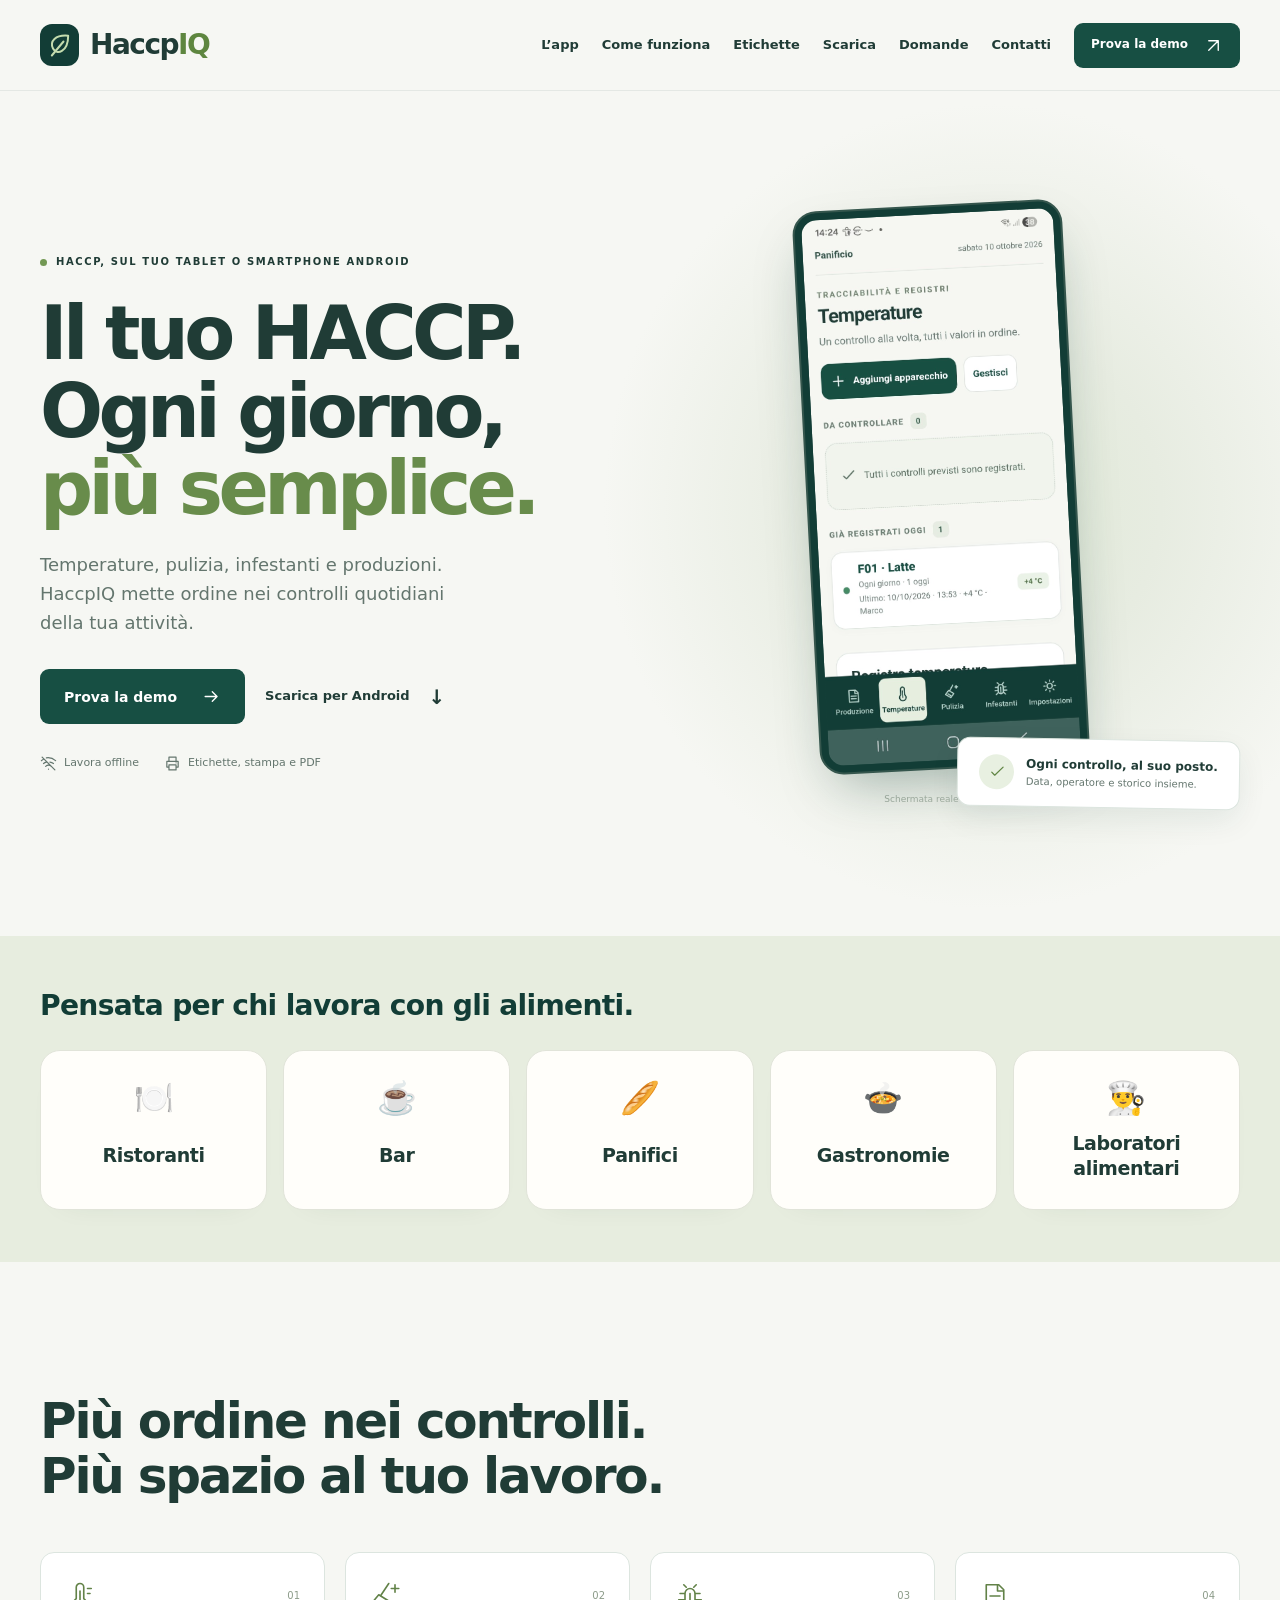
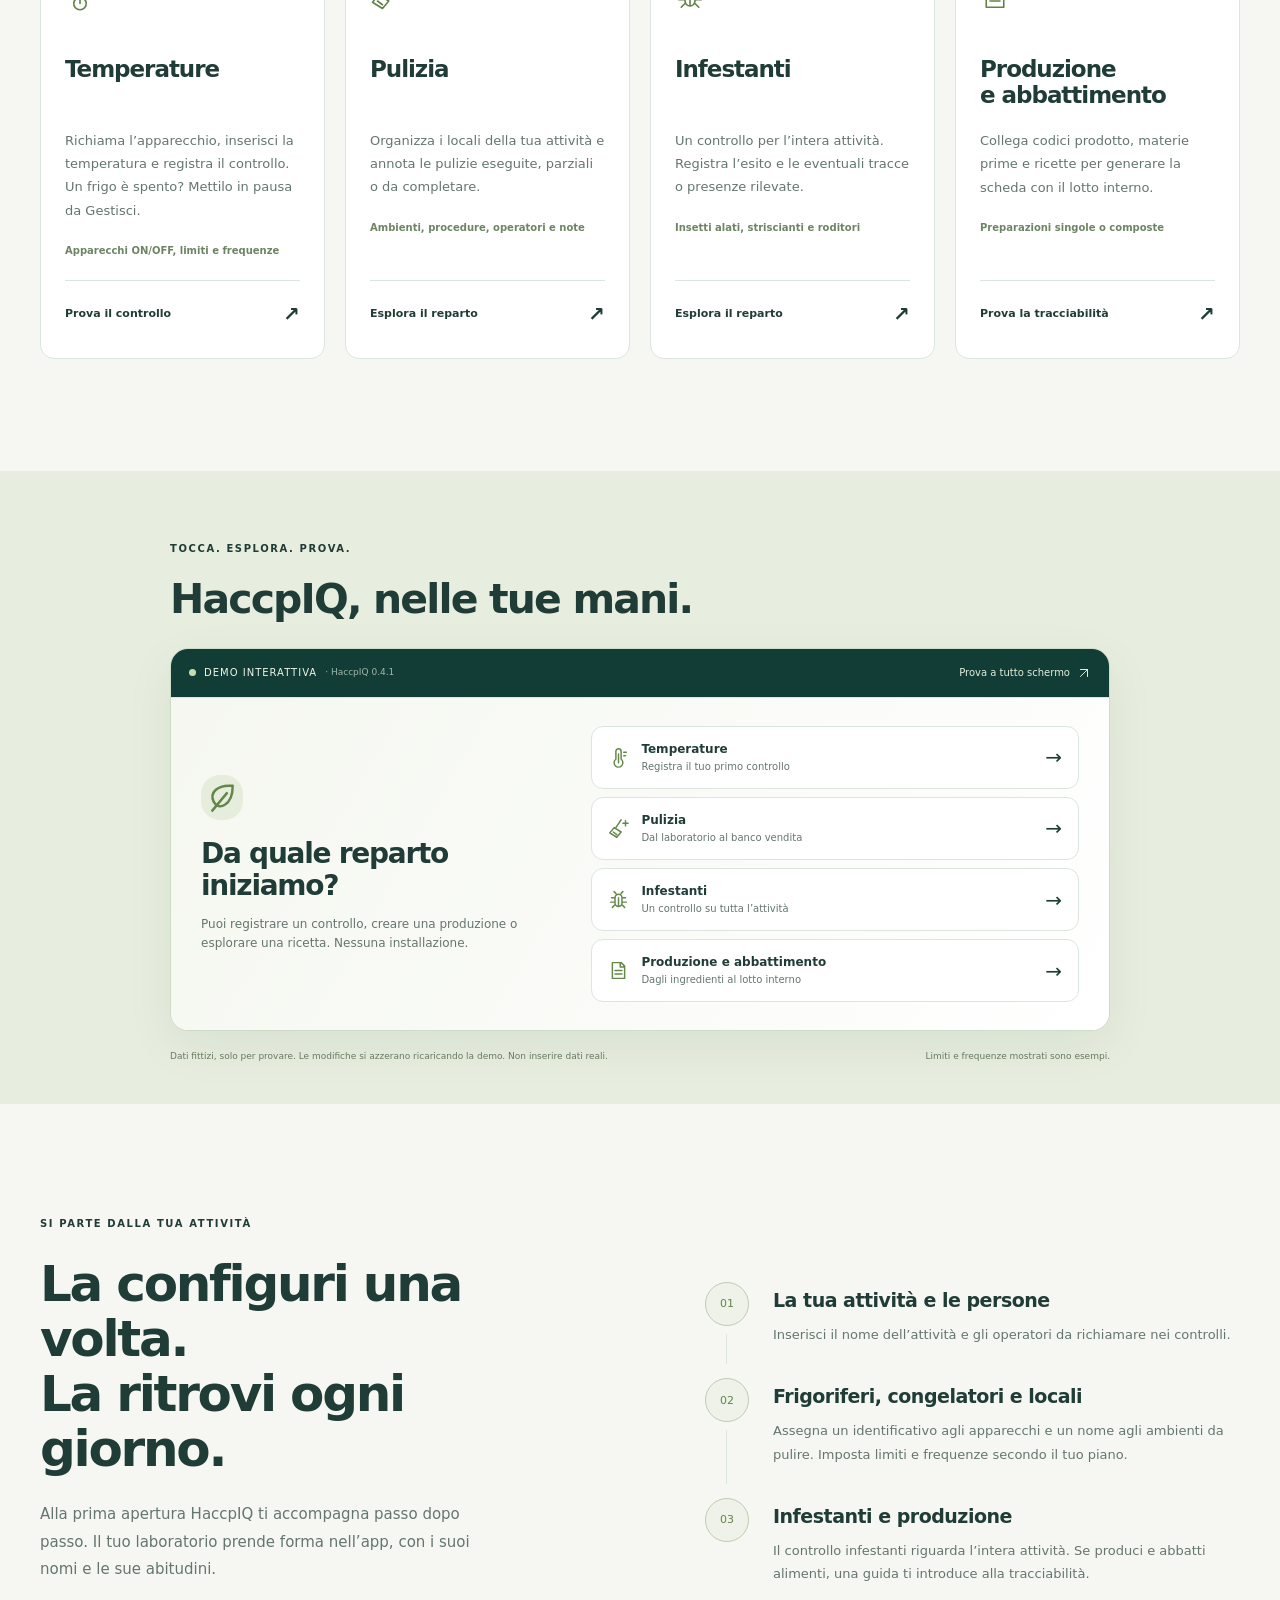
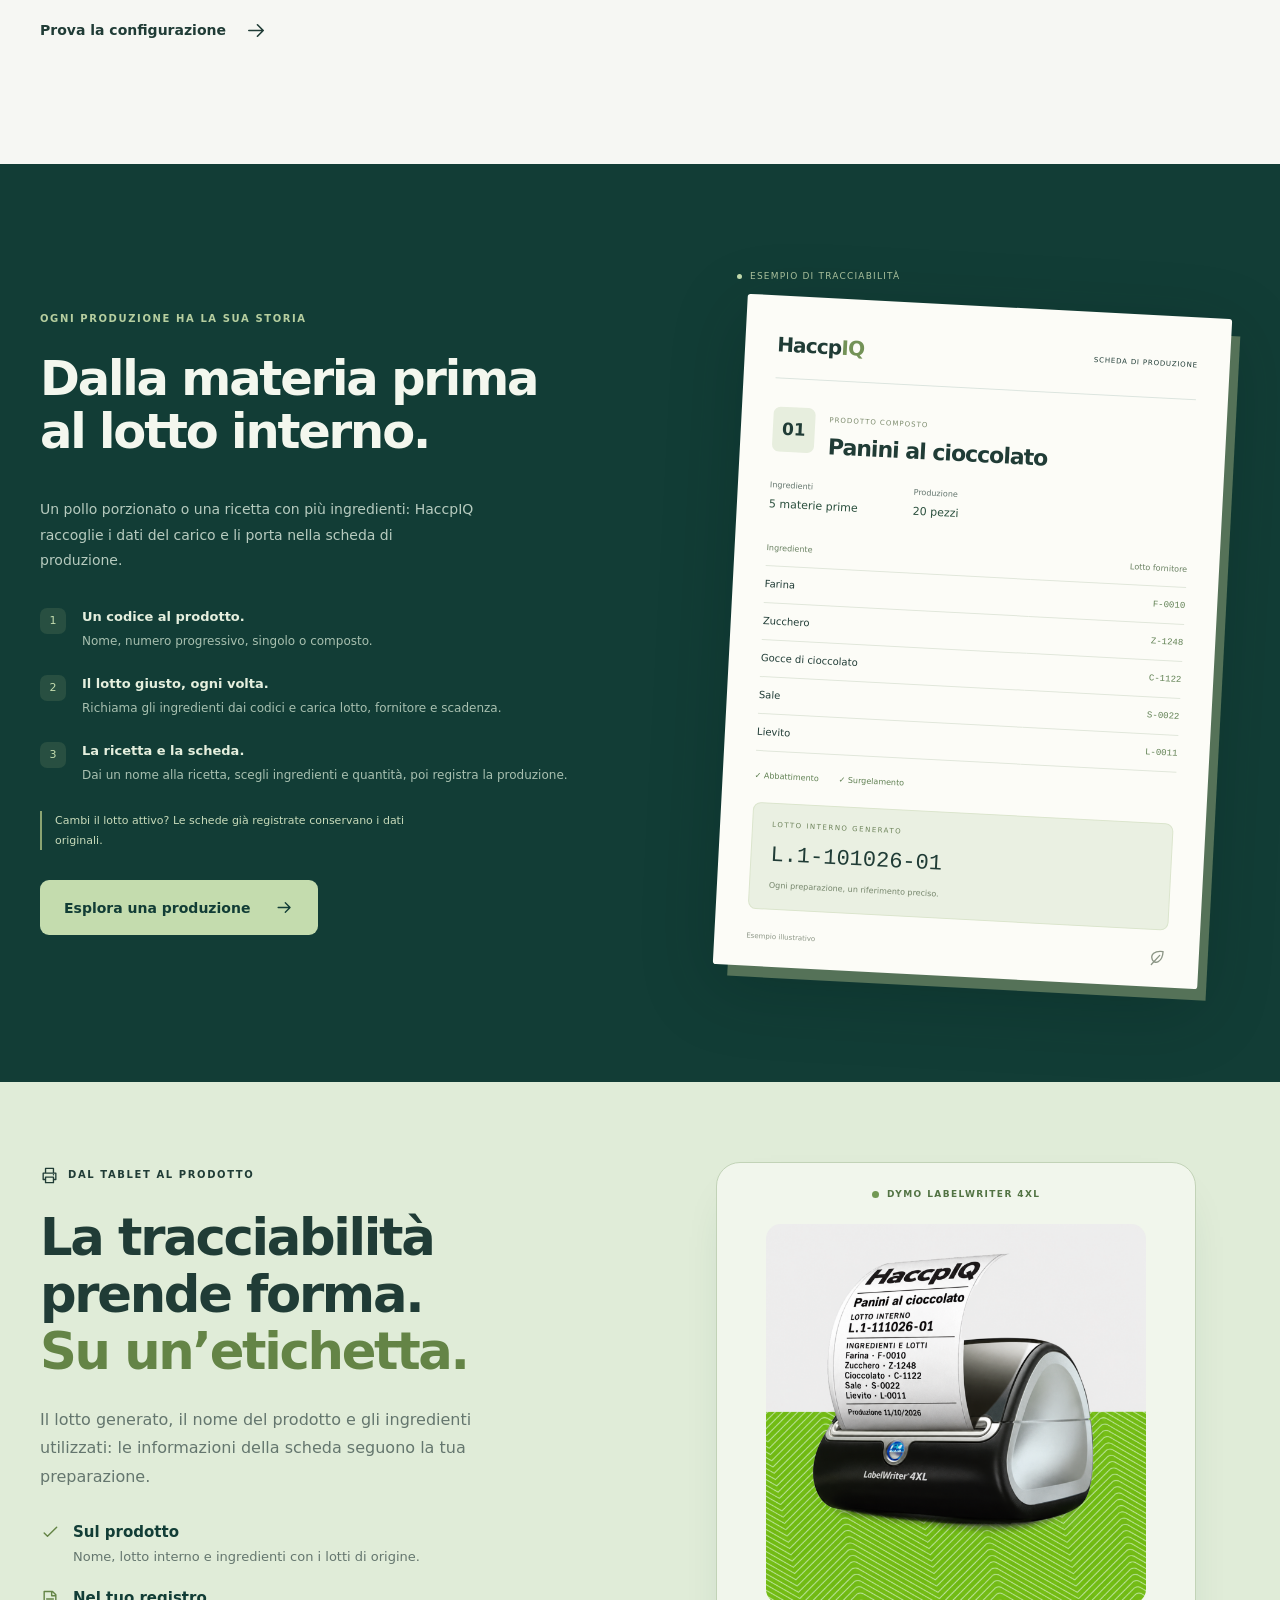
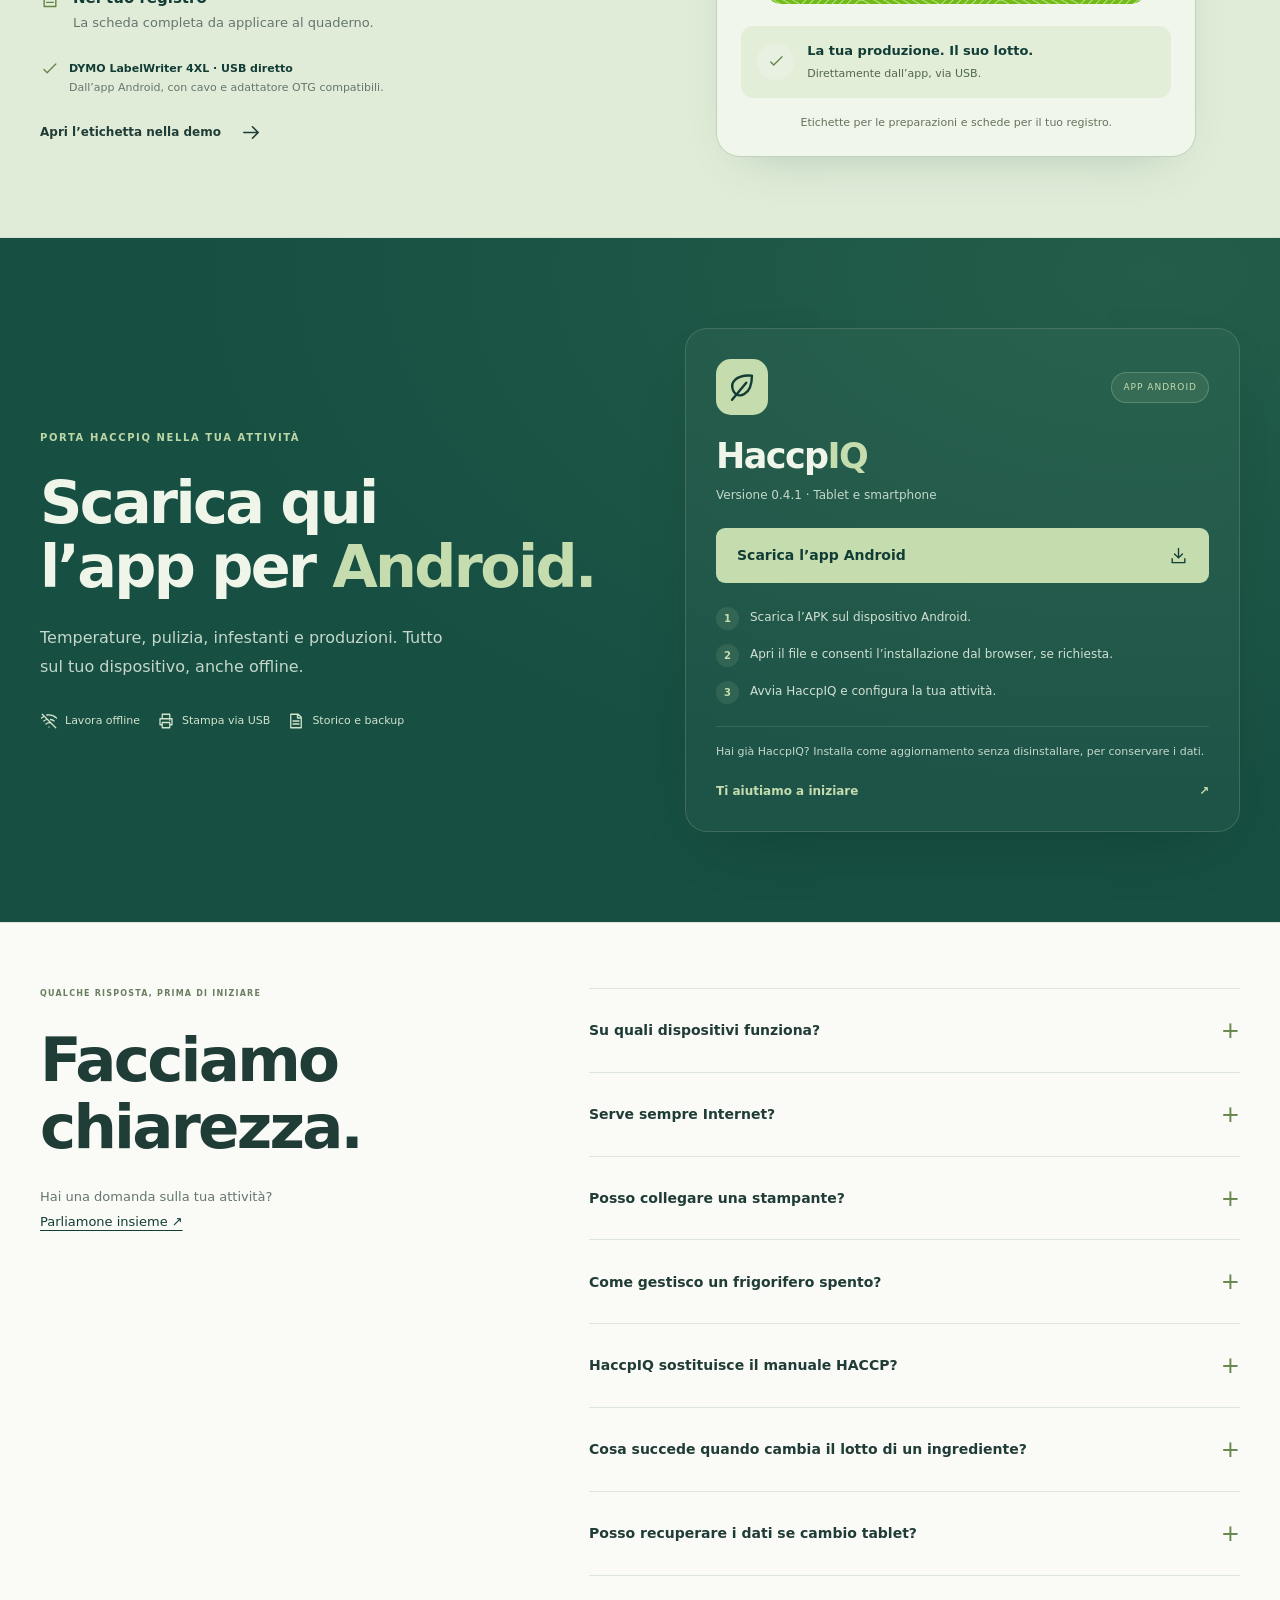
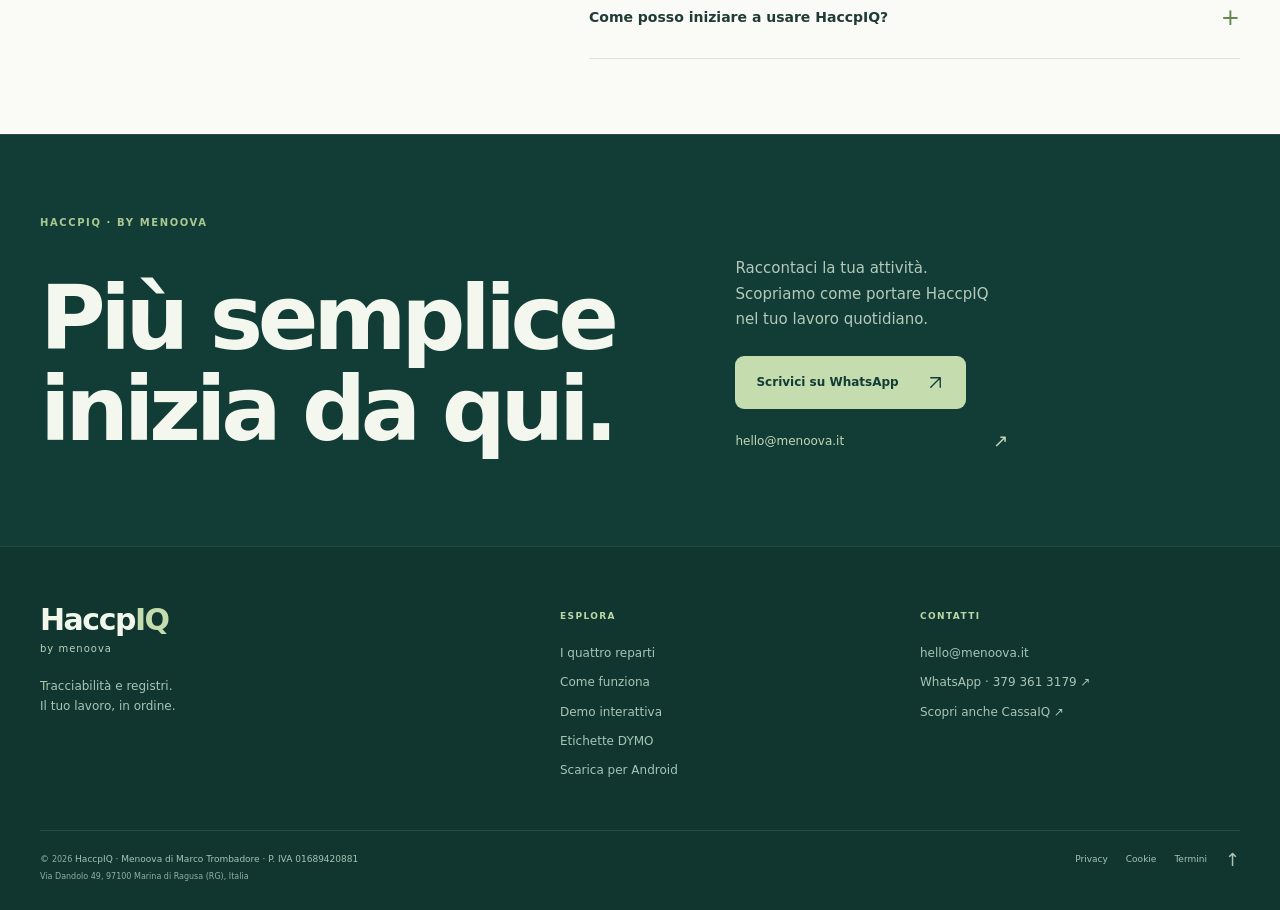
==== commit c0a55ced: "Update index.html" ====
--- a/index.html
+++ b/index.html
@@ -52,7 +52,7 @@
         <div class="hero-notes"><span><svg class="icon"><use href="#i-offline"/></svg> Lavora offline</span><span><svg class="icon"><use href="#i-print"/></svg> Etichette, stampa e PDF</span></div>
       </div>
       <div class="hero-visual">
-        <div class="visual-tag"><span class="status-dot"></span></div>
+        <div class="visual-tag"><span class=""></span></div>
         <button type="button" class="real-app-frame" data-demo-start="temperature" aria-label="Prova Temperature nella demo di HaccpIQ">
           <img src="assets/haccpiq-schermata-reale.jpeg" width="709" height="1536" alt="Schermata reale HaccpIQ: Temperature con il controllo registrato e i cinque reparti" fetchpriority="high">
         </button>
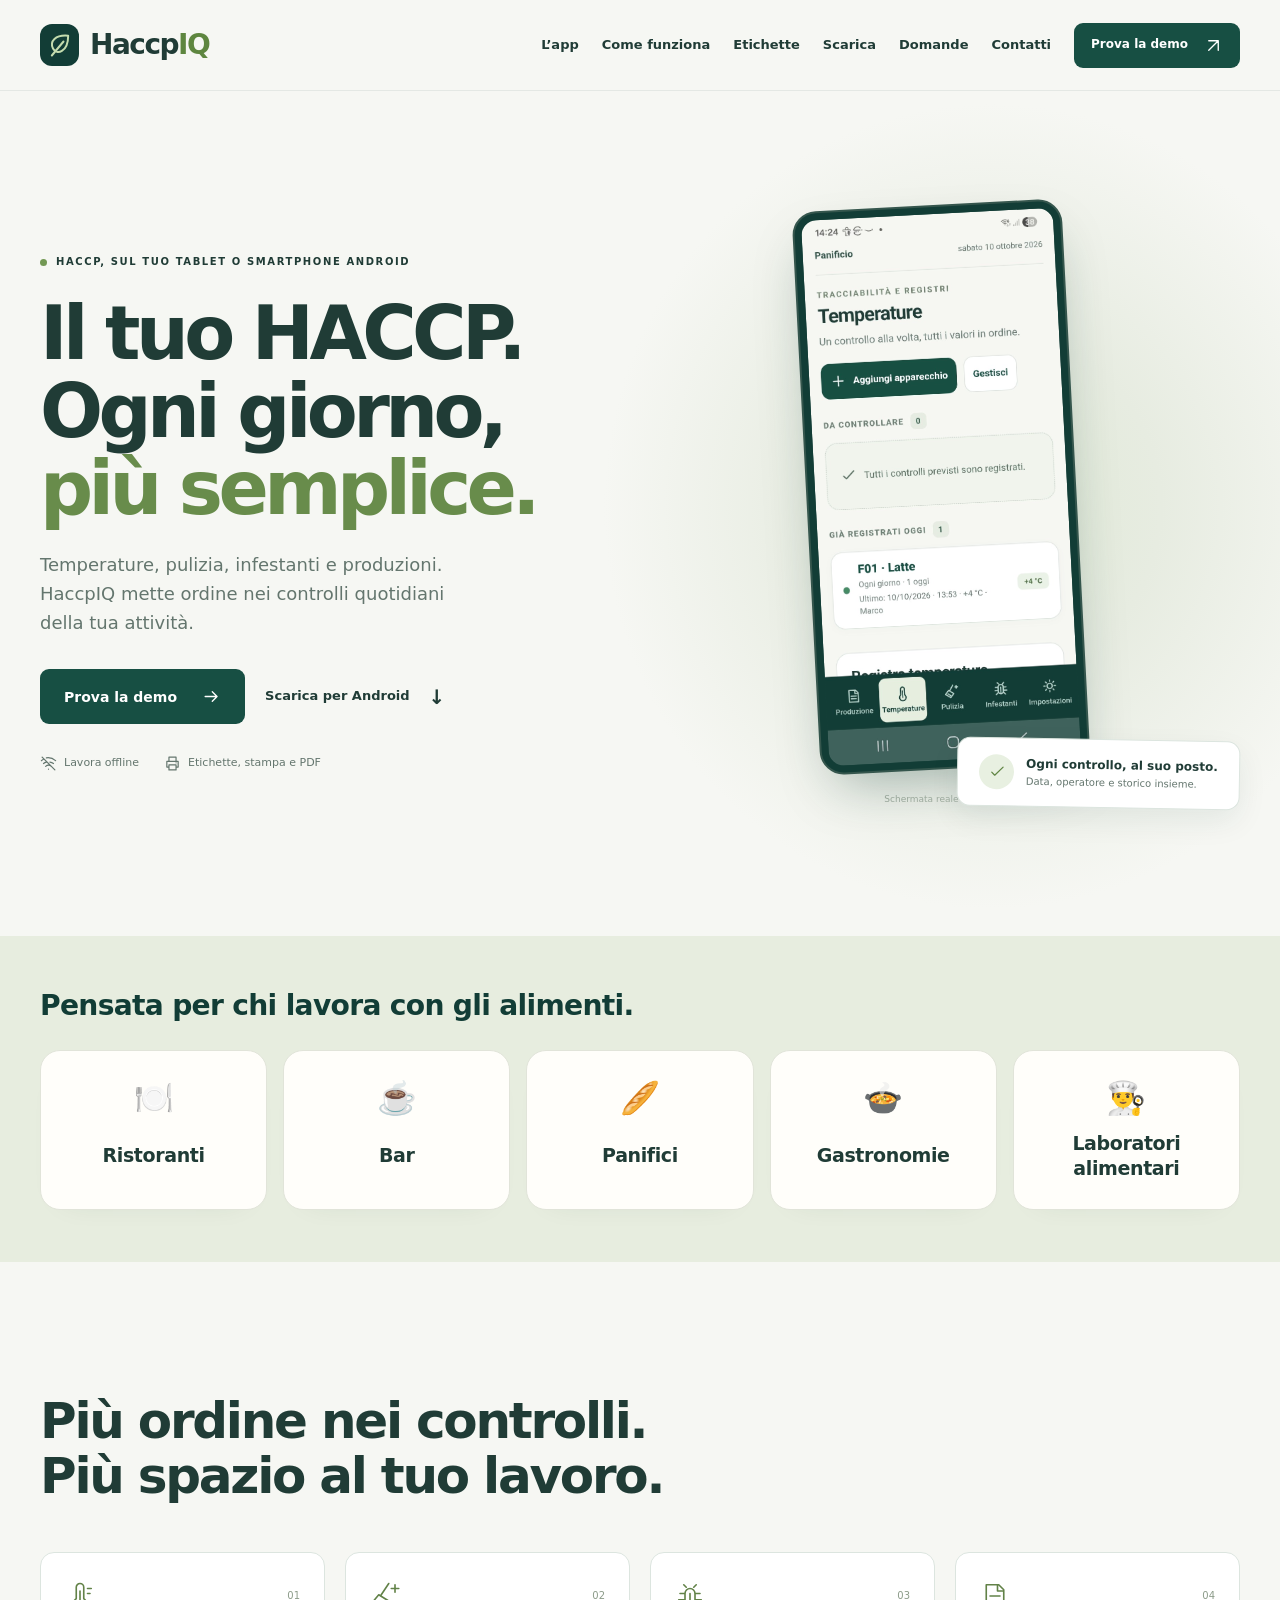
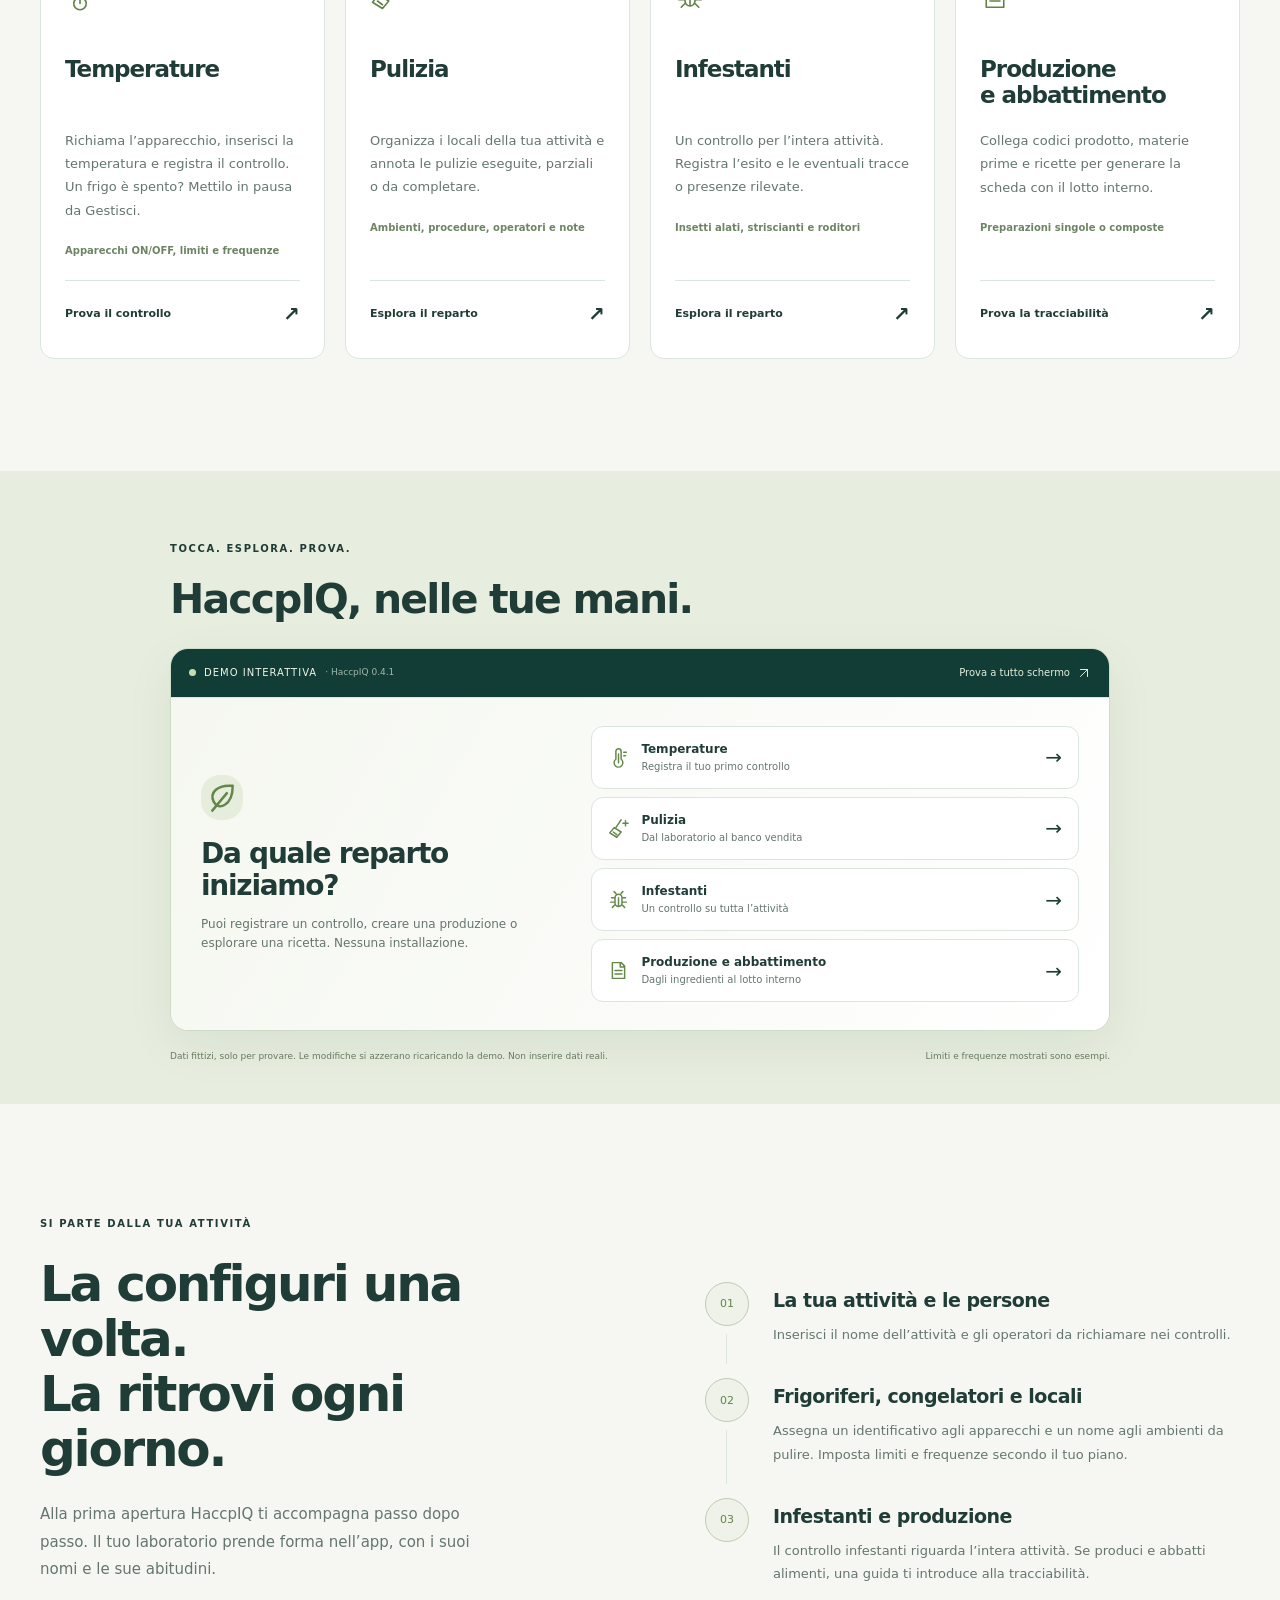
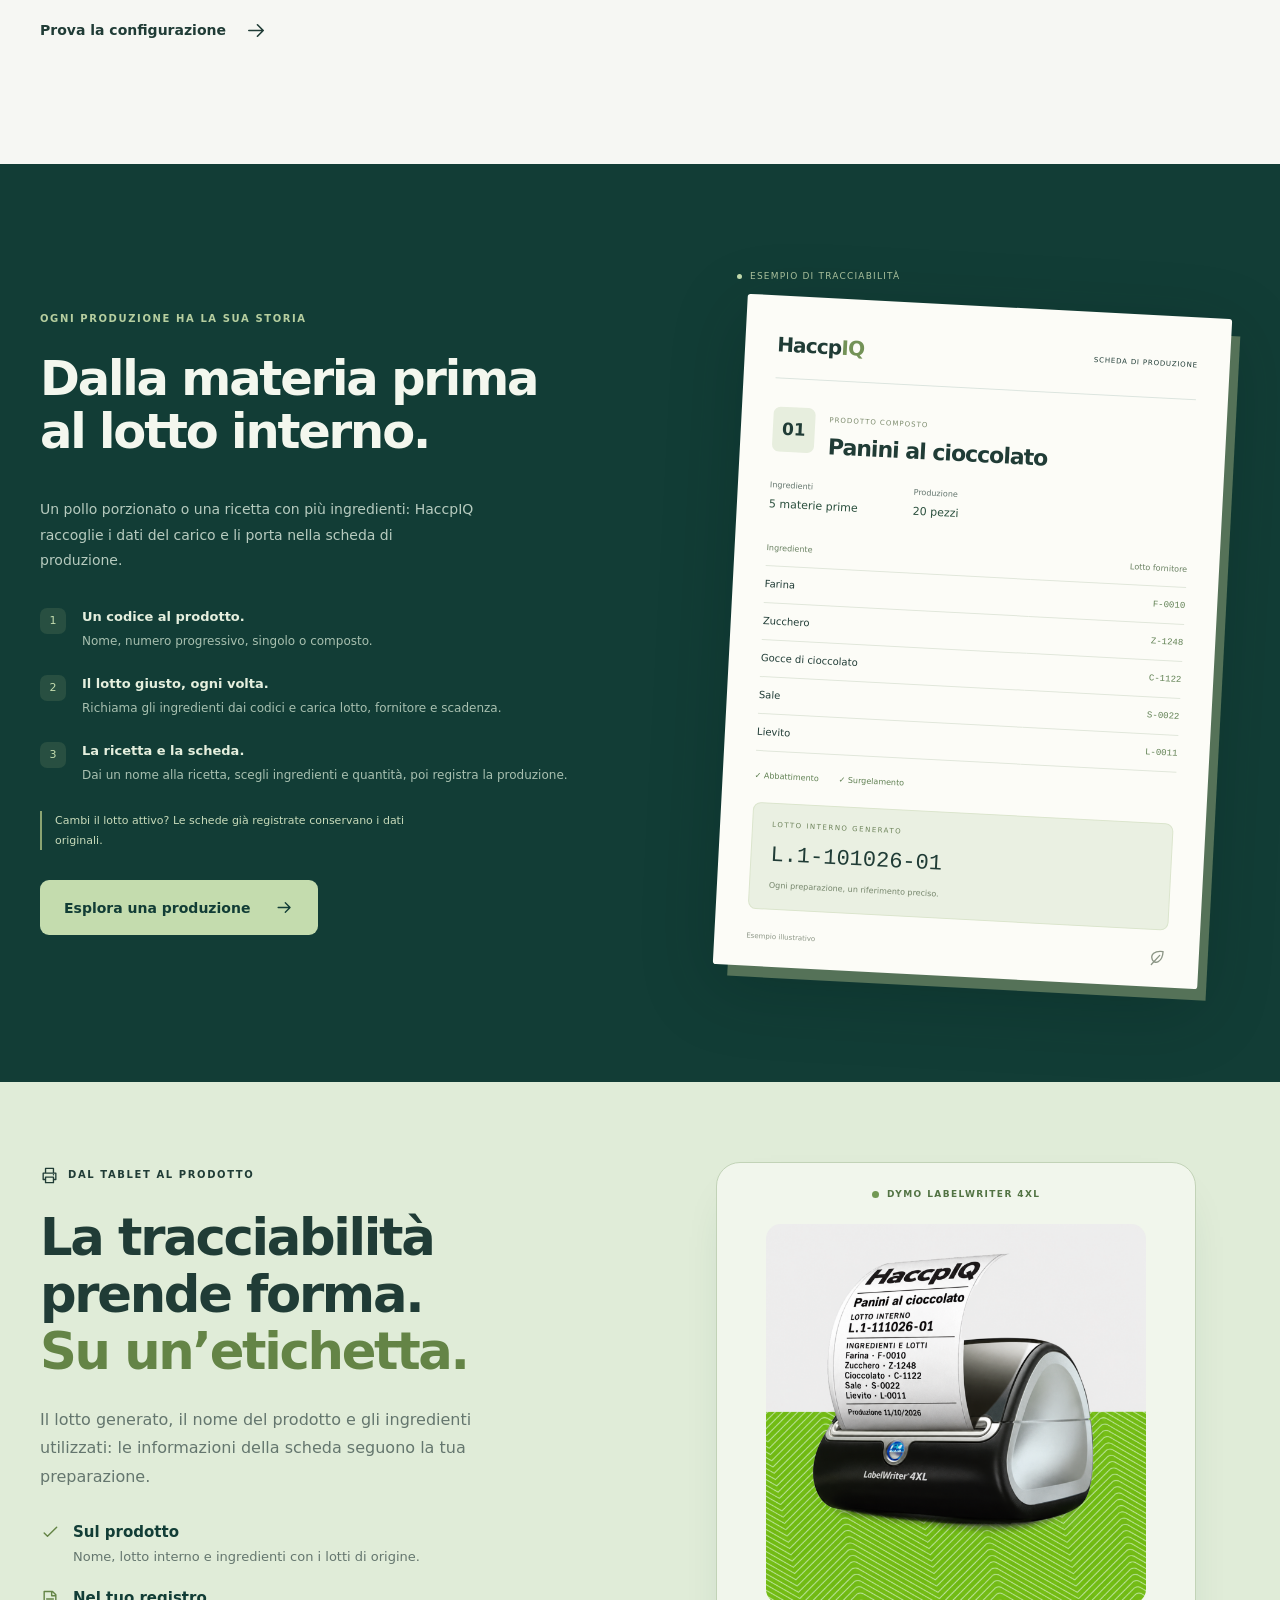
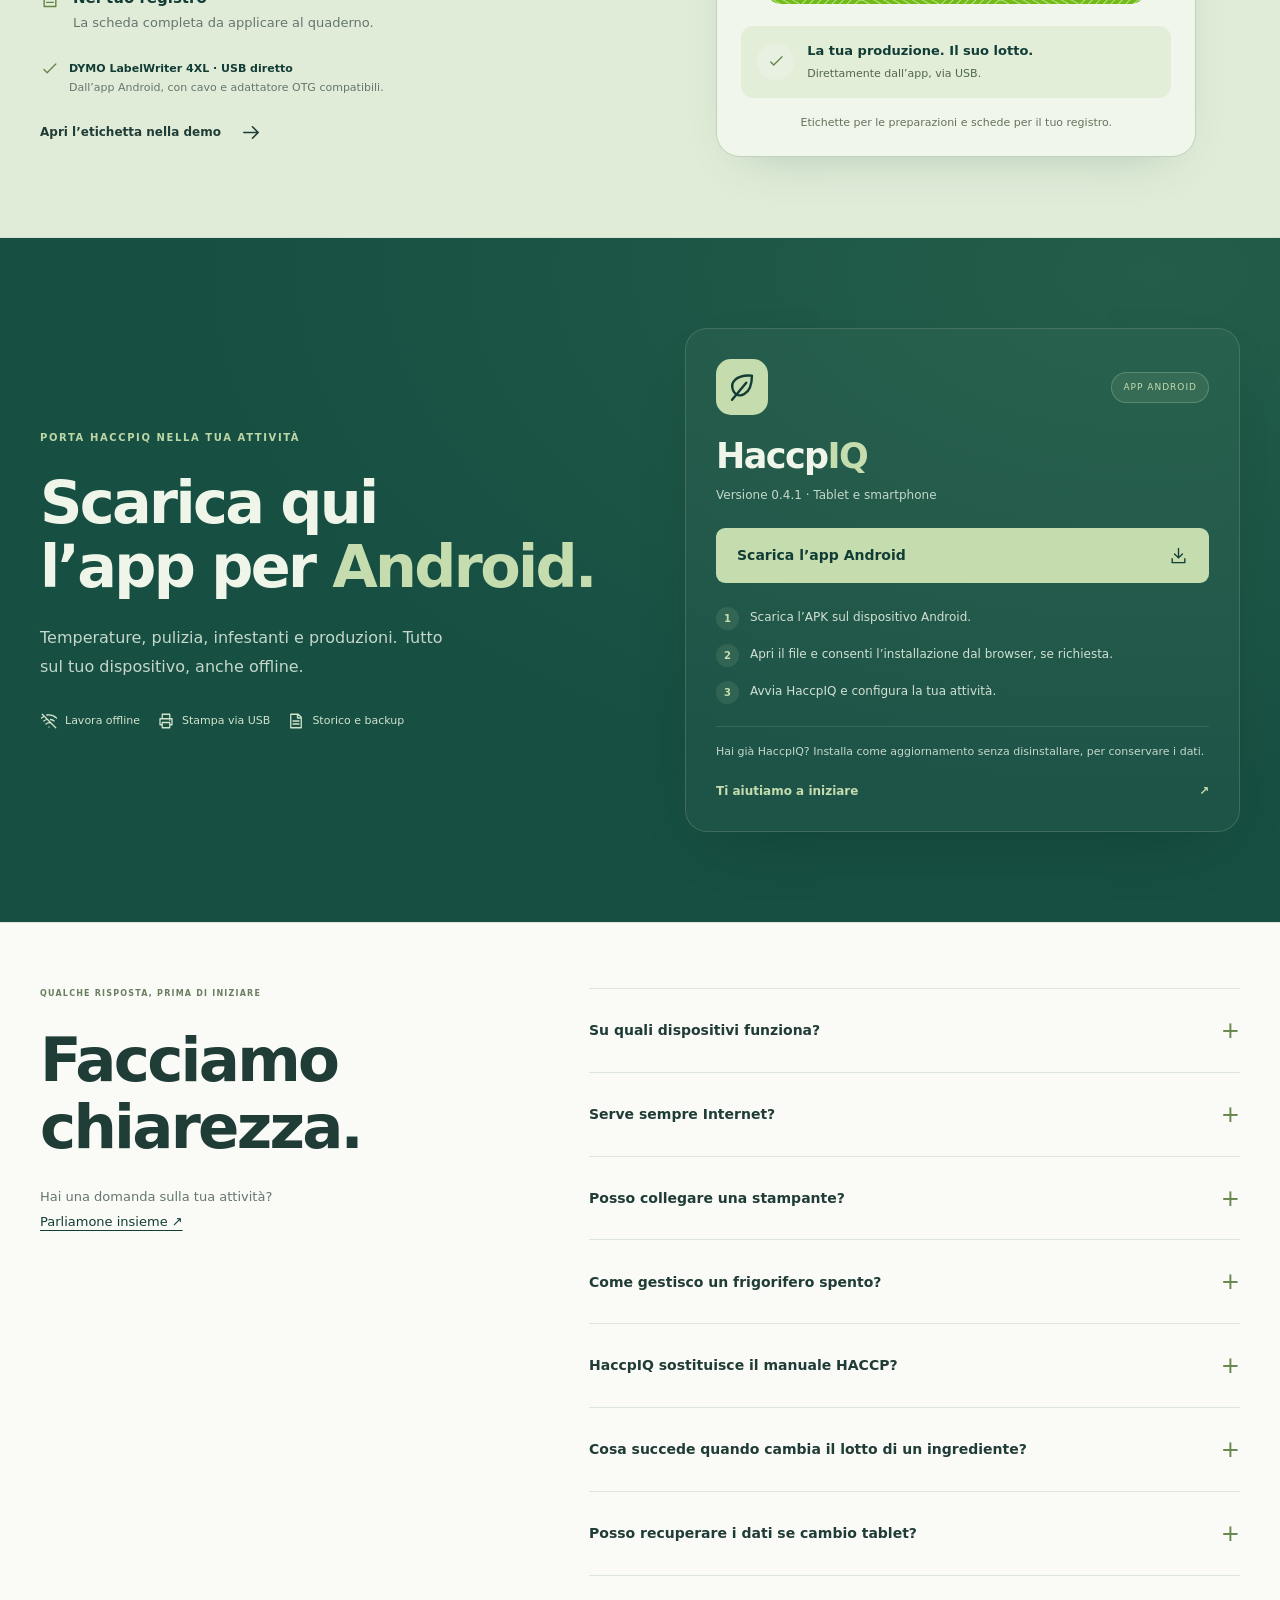
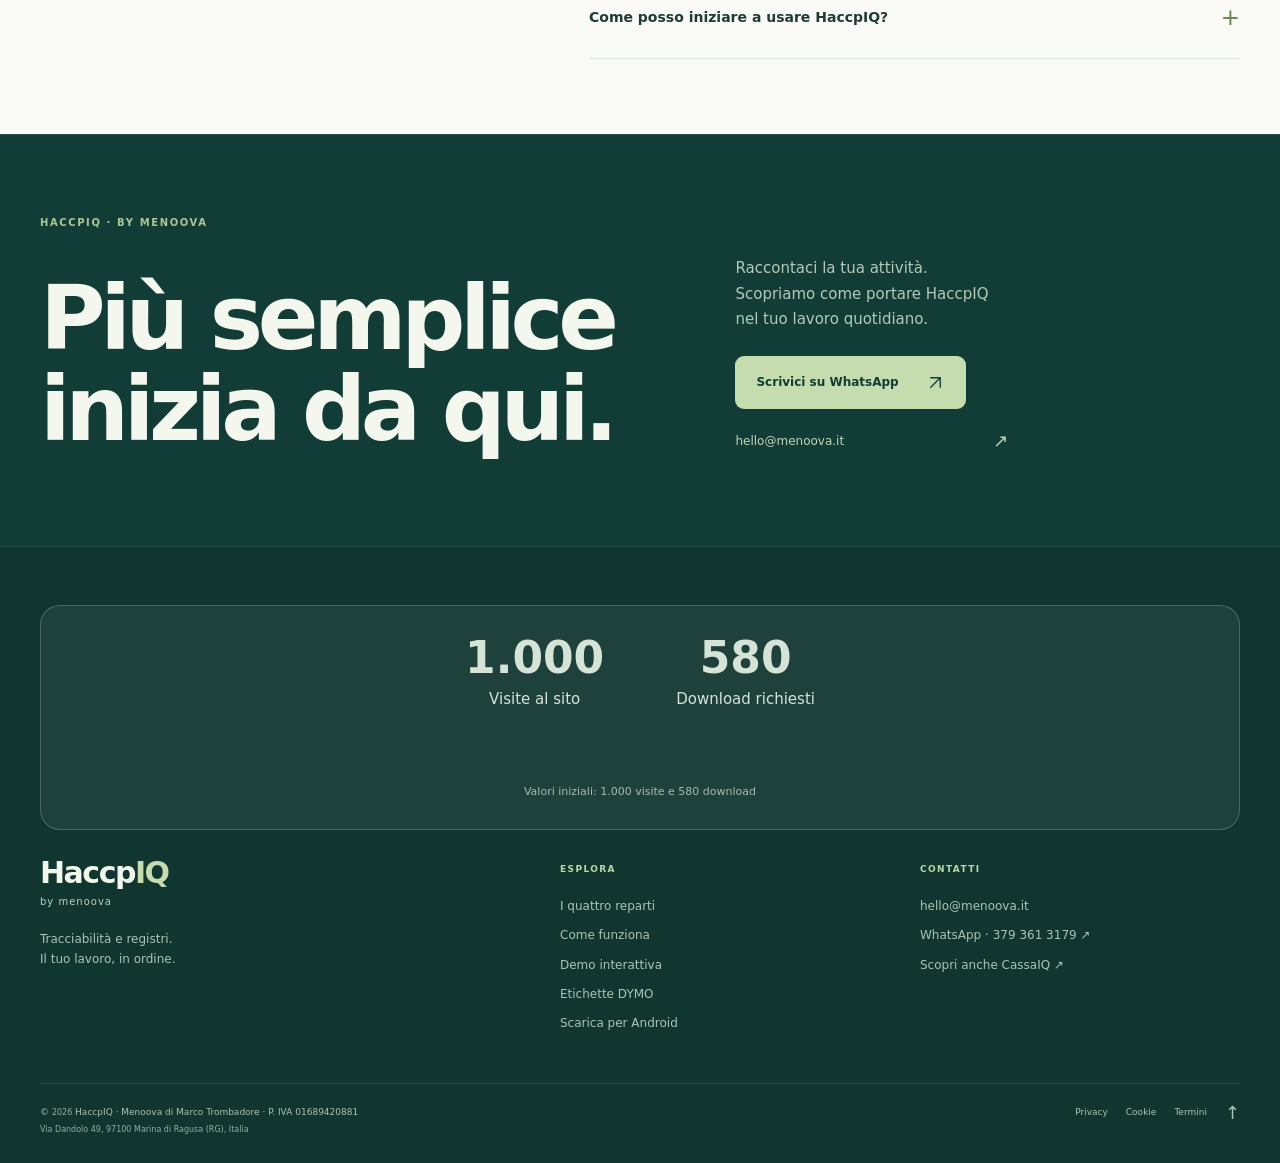
==== commit 94ae117c: "Add files via upload" ====
--- a/index.html
+++ b/index.html
@@ -13,6 +13,10 @@
   <link rel="stylesheet" href="assets/site.css">
   <script src="assets/config.js" defer></script>
   <script src="assets/site.js" defer></script>
+<style>
+.haccpiq-counters{display:flex;align-items:center;justify-content:center;gap:clamp(24px,6vw,72px);flex-wrap:wrap;padding:28px 20px;margin:0 auto 28px;border:1px solid rgba(255,255,255,.2);border-radius:20px;background:rgba(255,255,255,.06);color:inherit;text-align:center}
+.haccpiq-counters>div{display:grid;gap:5px}.haccpiq-counters strong{font-size:clamp(30px,5vw,44px);font-weight:800;line-height:1.1}.haccpiq-counters span{font-size:15px}.haccpiq-counters small{flex-basis:100%;font-size:11px;opacity:.75}
+</style>
 </head>
 <body id="inizio">
 <a class="skip-link" href="#contenuto">Vai al contenuto</a>
@@ -143,5 +147,38 @@
 
   <section class="contact-section" id="contatti"><div class="container contact-grid"><div class="eyebrow">HACCPIQ · BY MENOOVA</div><h2>Più semplice<br>inizia da qui.</h2><div class="contact-copy"><p>Raccontaci la tua attività.<br>Scopriamo come portare HaccpIQ<br>nel tuo lavoro quotidiano.</p><a class="btn btn-light" href="https://wa.me/393793613179?text=Ciao%2C%20vorrei%20informazioni%20su%20HaccpIQ%20per%20la%20mia%20attivit%C3%A0." target="_blank" rel="noopener noreferrer">Scrivici su WhatsApp <svg class="icon"><use href="#i-up"/></svg></a><a class="contact-email" href="mailto:hello@menoova.it?subject=Informazioni%20HaccpIQ">hello@menoova.it <span>↗</span></a></div></div></section>
 </main>
-<footer class="footer"><div class="container"><div class="footer-top"><div><a class="brand" href="#inizio">Haccp<span class="brand-iq">IQ</span><small>by menoova</small></a><p>Tracciabilità e registri.<br>Il tuo lavoro, in ordine.</p></div><div><h2>ESPLORA</h2><a href="#reparti">I quattro reparti</a><a href="#come-funziona">Come funziona</a><a href="#demo">Demo interattiva</a><a href="#etichette">Etichette DYMO</a><a href="#scarica">Scarica per Android</a></div><div><h2>CONTATTI</h2><a href="mailto:hello@menoova.it">hello@menoova.it</a><a href="https://wa.me/393793613179" target="_blank" rel="noopener noreferrer">WhatsApp · 379 361 3179 ↗</a><a href="https://cassaiq.it/" target="_blank" rel="noopener noreferrer">Scopri anche CassaIQ ↗</a></div></div><div class="footer-bottom"><p>© <span data-year>2026</span> HaccpIQ · Menoova di Marco Trombadore · P. IVA 01689420881<br><span>Via Dandolo 49, 97100 Marina di Ragusa (RG), Italia</span></p><div><a href="privacy.html">Privacy</a><a href="cookie-policy.html">Cookie</a><a href="termini-condizioni.html">Termini</a><a href="#inizio" aria-label="Torna all’inizio">↑</a></div></div></div></footer>
-</body></html>
+<footer class="footer"><div class="container"><div class="haccpiq-counters" aria-label="Visite e richieste di download">
+  <div><strong id="haccpiq-visits">1.000</strong><span>Visite al sito</span></div>
+  <div><strong id="haccpiq-downloads">580</strong><span>Download richiesti</span></div>
+  <small id="haccpiq-counter-status">Valori iniziali: 1.000 visite e 580 download</small>
+</div><div class="footer-top"><div><a class="brand" href="#inizio">Haccp<span class="brand-iq">IQ</span><small>by menoova</small></a><p>Tracciabilità e registri.<br>Il tuo lavoro, in ordine.</p></div><div><h2>ESPLORA</h2><a href="#reparti">I quattro reparti</a><a href="#come-funziona">Come funziona</a><a href="#demo">Demo interattiva</a><a href="#etichette">Etichette DYMO</a><a href="#scarica">Scarica per Android</a></div><div><h2>CONTATTI</h2><a href="mailto:hello@menoova.it">hello@menoova.it</a><a href="https://wa.me/393793613179" target="_blank" rel="noopener noreferrer">WhatsApp · 379 361 3179 ↗</a><a href="https://cassaiq.it/" target="_blank" rel="noopener noreferrer">Scopri anche CassaIQ ↗</a></div></div><div class="footer-bottom"><p>© <span data-year>2026</span> HaccpIQ · Menoova di Marco Trombadore · P. IVA 01689420881<br><span>Via Dandolo 49, 97100 Marina di Ragusa (RG), Italia</span></p><div><a href="privacy.html">Privacy</a><a href="cookie-policy.html">Cookie</a><a href="termini-condizioni.html">Termini</a><a href="#inizio" aria-label="Torna all’inizio">↑</a></div></div></div></footer>
+<script>
+(() => {
+  'use strict';
+  const endpoint = 'https://trtmdqiajpqmaomykcpk.supabase.co/rest/v1/rpc/haccpiq_site_counts';
+  const apiKey = "sb_publishable_zT5hxZKmHxQT9Kriv8YxGg_ScI8HG0u";
+  let token;
+  try {
+    token = sessionStorage.getItem('haccpiq-count-session');
+    if (!token) { token = crypto.randomUUID(); sessionStorage.setItem('haccpiq-count-session', token); }
+  } catch (_) { token = crypto.randomUUID(); }
+  const format = new Intl.NumberFormat('it-IT', {useGrouping: 'always'});
+  function render(data) {
+    if (!data || !Number.isSafeInteger(data.visits) || !Number.isSafeInteger(data.downloads)) return;
+    document.getElementById('haccpiq-visits').textContent = format.format(data.visits);
+    document.getElementById('haccpiq-downloads').textContent = format.format(data.downloads);
+    document.getElementById('haccpiq-counter-status').textContent = 'Conteggio condiviso · valori iniziali inclusi';
+  }
+  async function count(kind) {
+    try {
+      const response = await fetch(endpoint, { method: 'POST', headers: {'Content-Type':'application/json', apikey: apiKey},
+        body: JSON.stringify({event_kind: kind, event_token: token}), keepalive: true, signal: AbortSignal.timeout(5000) });
+      if (!response.ok) return;
+      render(await response.json());
+    } catch (_) {}
+  }
+  count('visit');
+  document.querySelectorAll('a.download-button[href$=".apk"]').forEach(link => link.addEventListener('click', () => { count('download'); }));
+})();
+</script>
+</body></html>
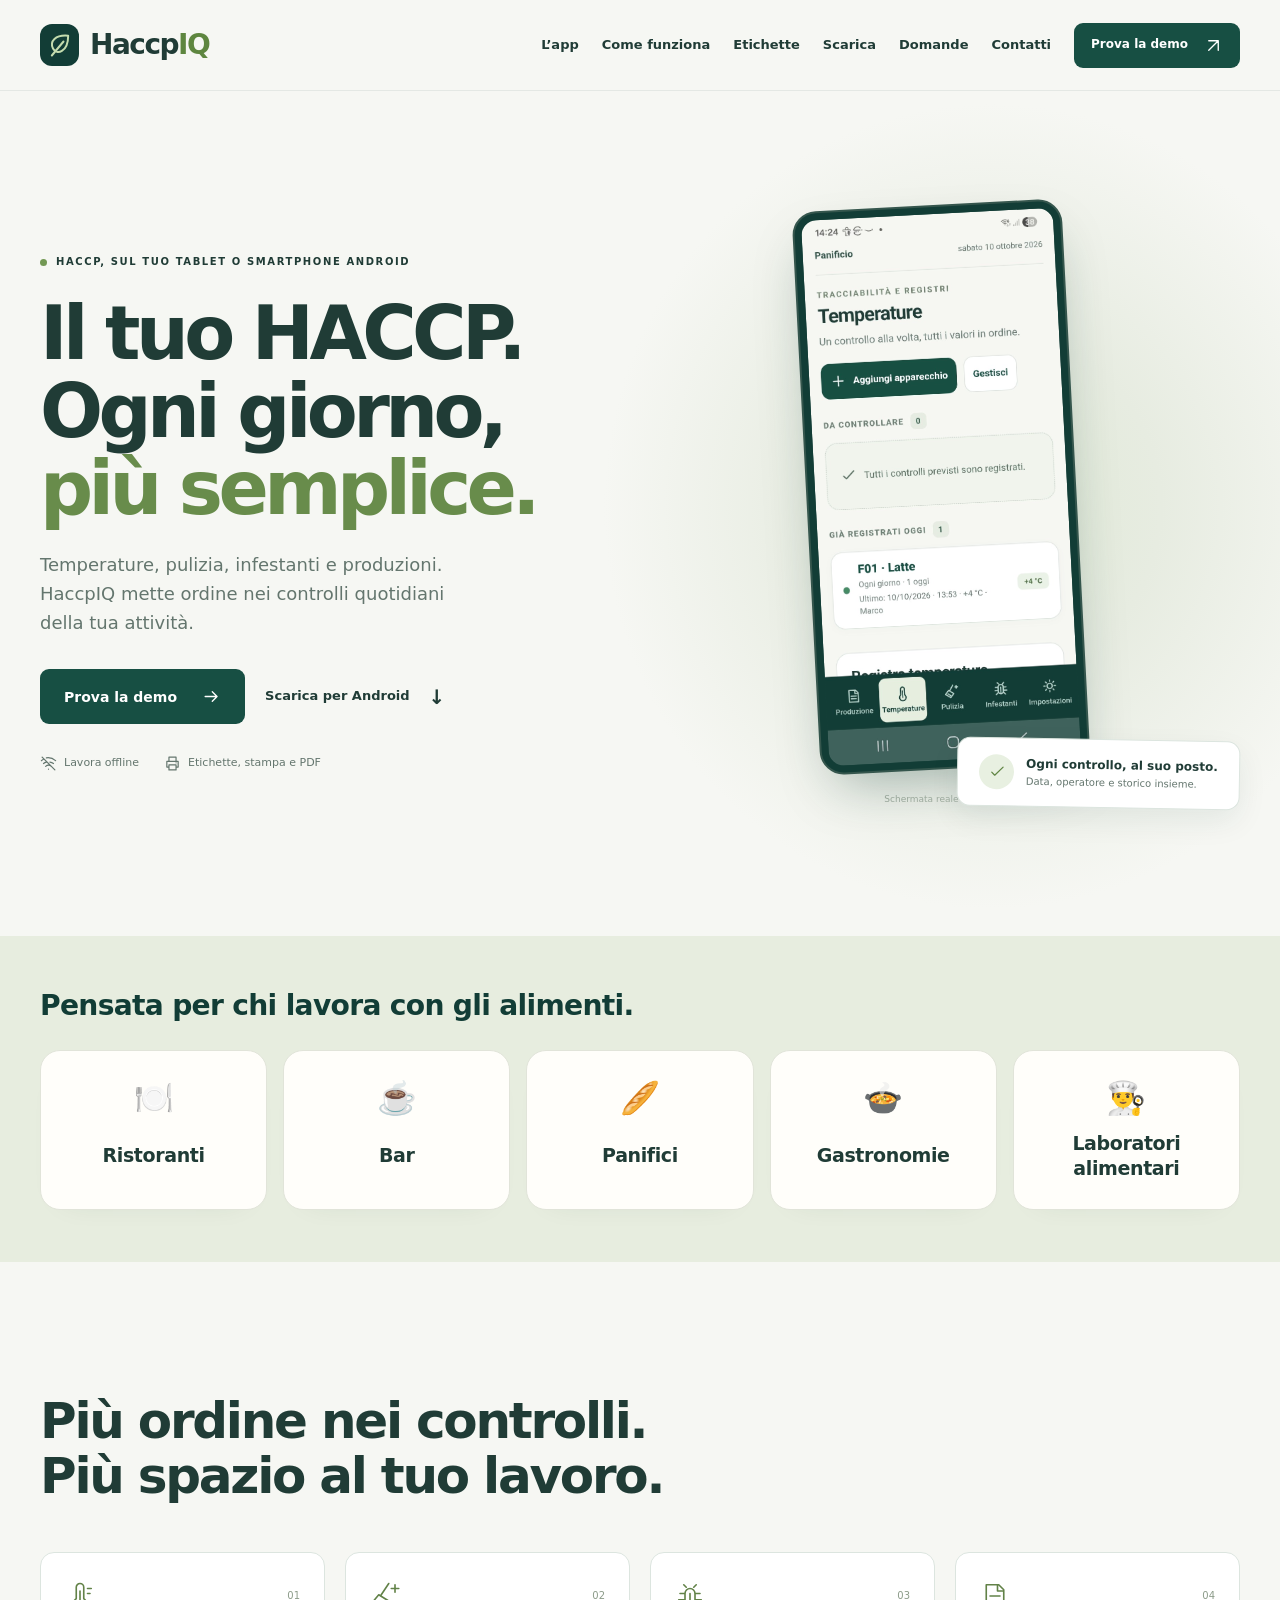
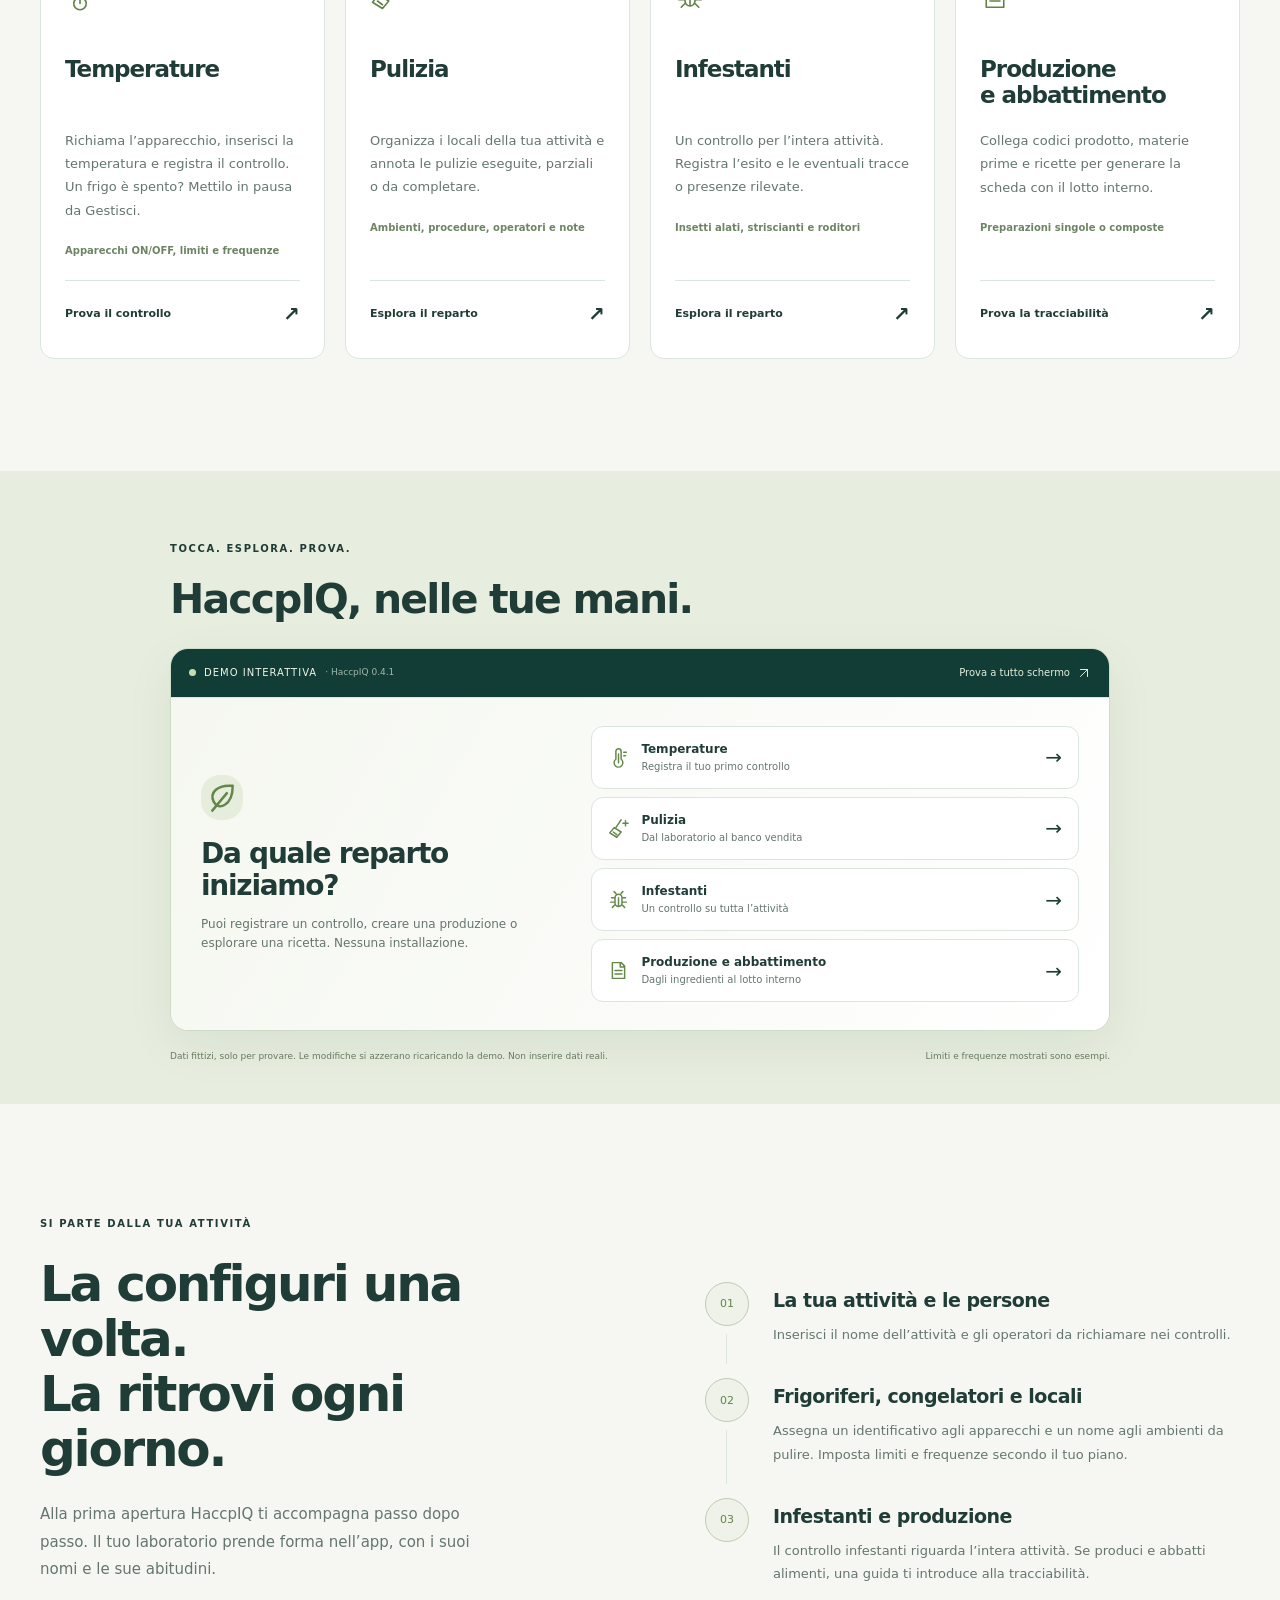
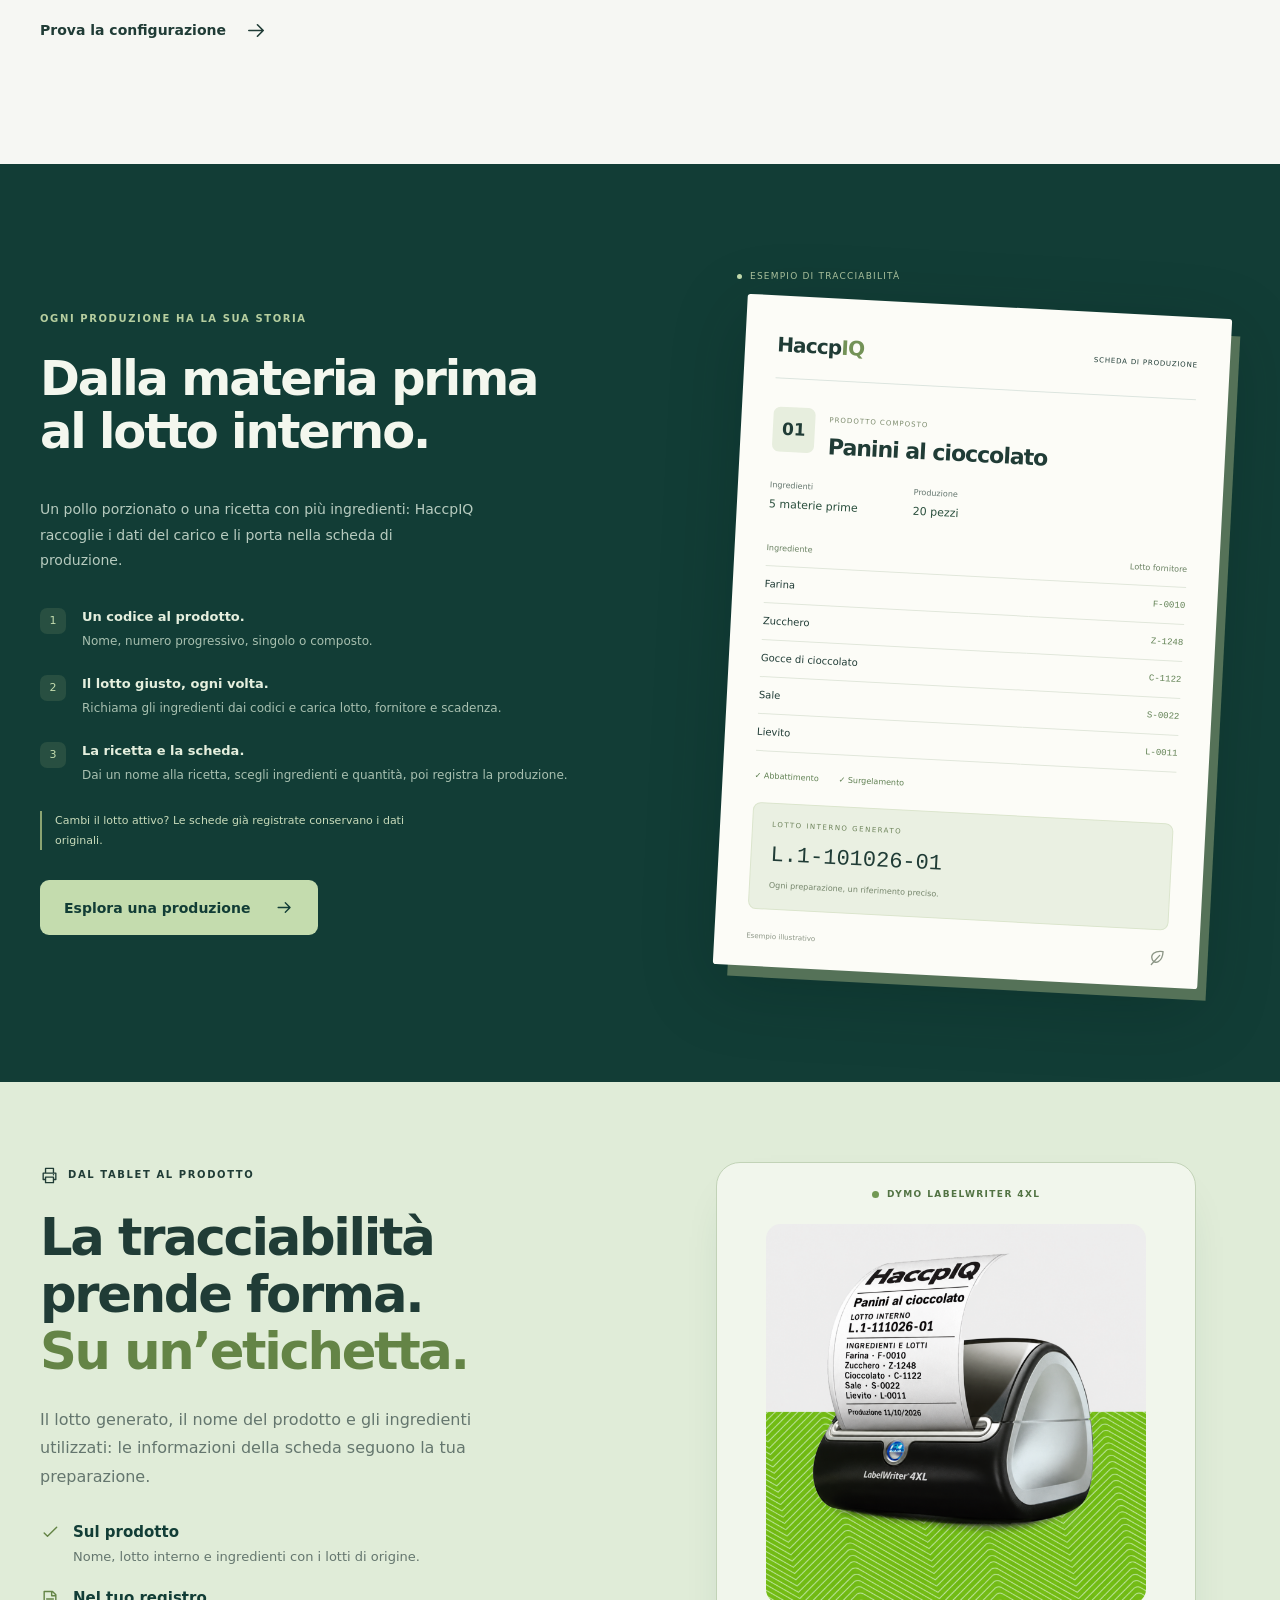
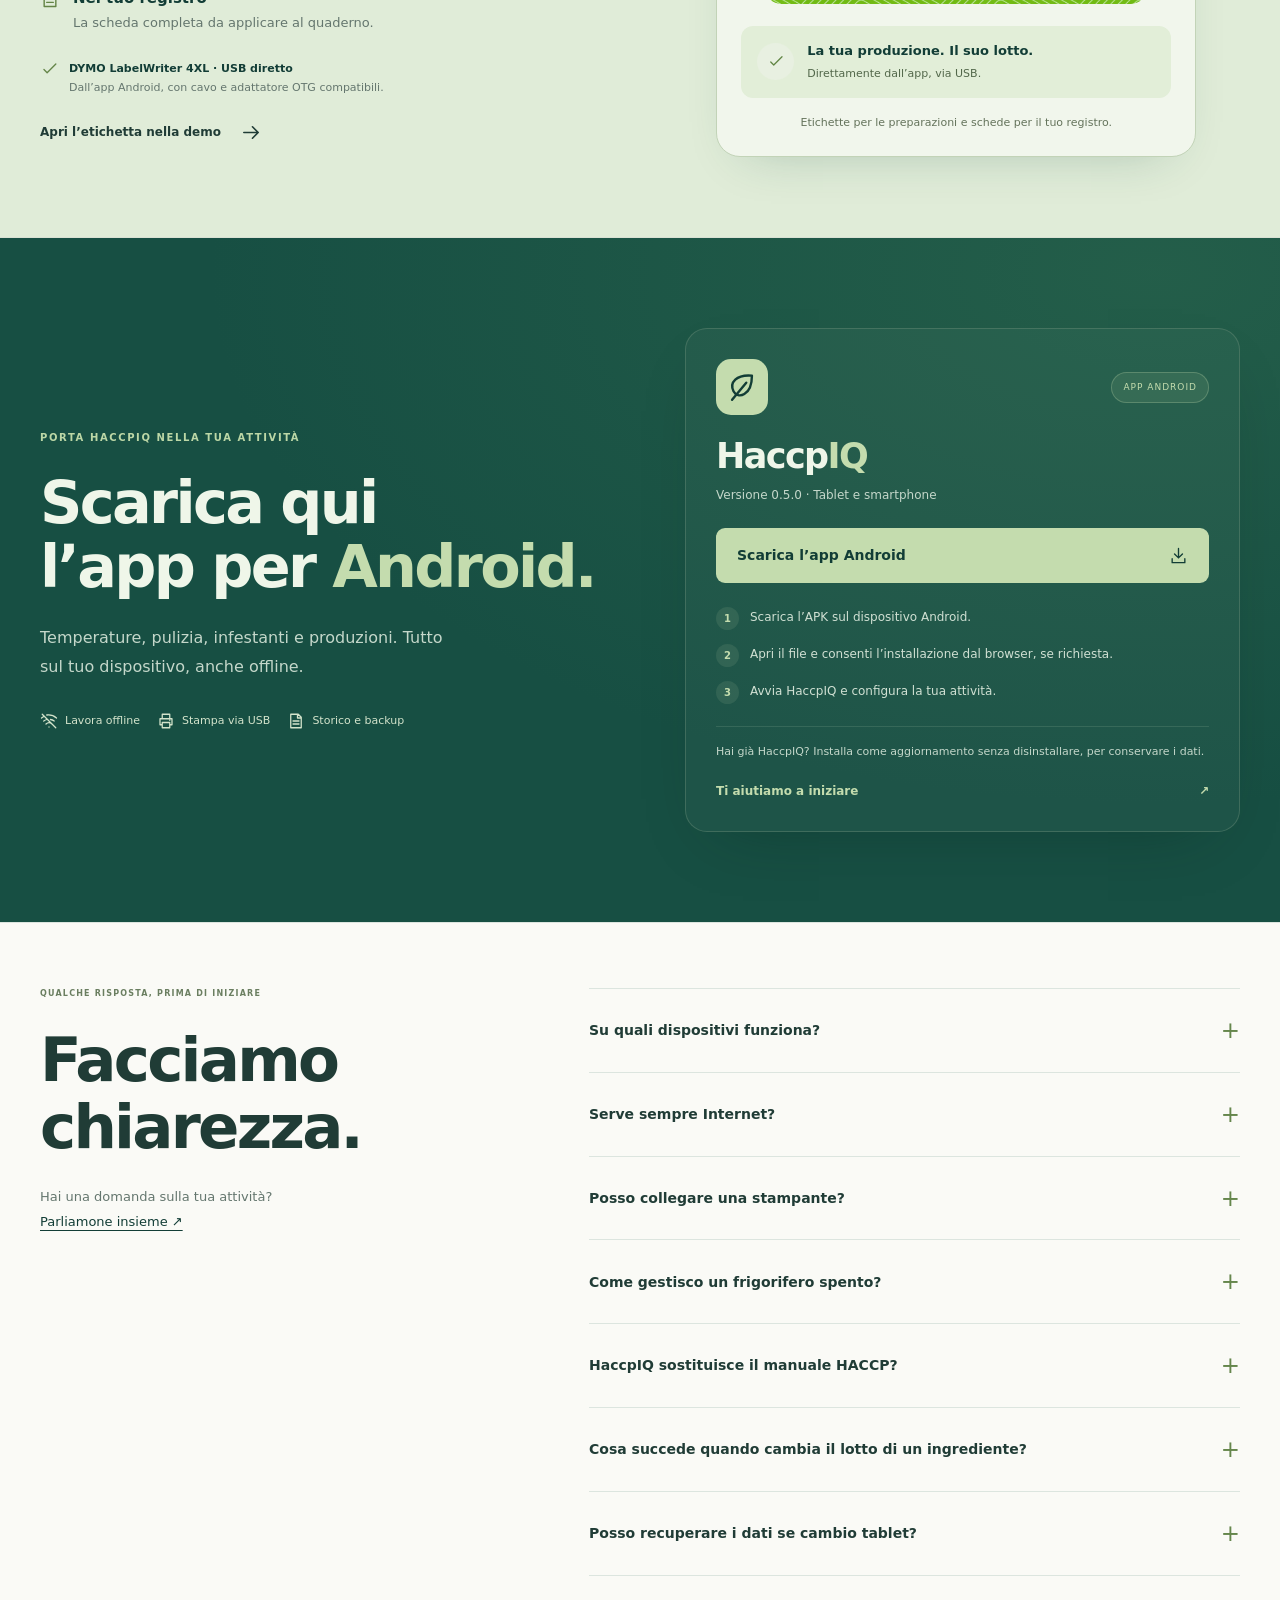
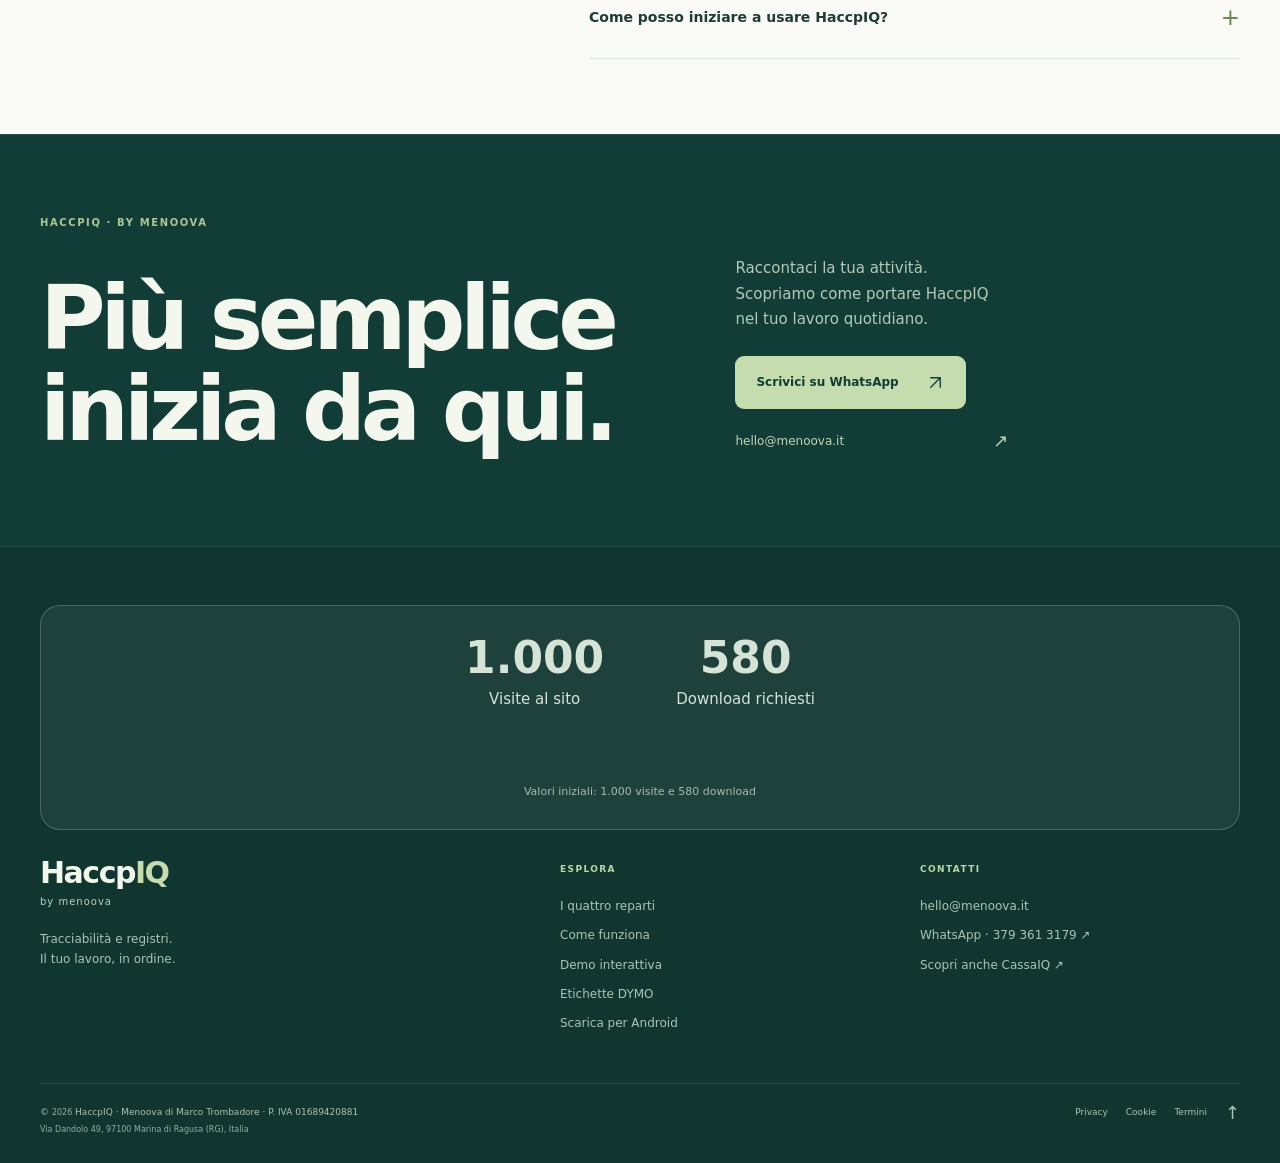
==== commit f44fbd86: "Add files via upload" ====
--- a/index.html
+++ b/index.html
@@ -137,7 +137,7 @@
   <section class="download-section" id="scarica">
     <div class="container download-grid">
       <div class="download-copy"><div class="eyebrow">PORTA HACCPIQ NELLA TUA ATTIVITÀ</div><h2>Scarica qui<br>l’app per <em>Android.</em></h2><p>Temperature, pulizia, infestanti e produzioni. Tutto sul tuo dispositivo, anche offline.</p><div class="download-features"><span><svg class="icon"><use href="#i-offline"/></svg> Lavora offline</span><span><svg class="icon"><use href="#i-print"/></svg> Stampa via USB</span><span><svg class="icon"><use href="#i-sheet"/></svg> Storico e backup</span></div></div>
-      <div class="download-card"><div class="download-card-top"><span class="download-app-mark"><svg class="icon"><use href="#i-leaf"/></svg></span><span class="download-badge">APP ANDROID</span></div><h3>Haccp<span>IQ</span></h3><p>Versione 0.4.1 · Tablet e smartphone</p><a class="btn btn-light download-button" href="downloads/HaccpIQ-0.4.1.apk" download="HaccpIQ-0.4.1.apk">Scarica l’app Android <svg class="icon"><use href="#i-download"/></svg></a><ol class="install-steps"><li>Scarica l’APK sul dispositivo Android.</li><li>Apri il file e consenti l’installazione dal browser, se richiesta.</li><li>Avvia HaccpIQ e configura la tua attività.</li></ol><p class="download-note">Hai già HaccpIQ? Installa come aggiornamento senza disinstallare, per conservare i dati.</p><a class="download-help" href="#contatti">Ti aiutiamo a iniziare <span>↗</span></a></div>
+      <div class="download-card"><div class="download-card-top"><span class="download-app-mark"><svg class="icon"><use href="#i-leaf"/></svg></span><span class="download-badge">APP ANDROID</span></div><h3>Haccp<span>IQ</span></h3><p>Versione 0.5.0 · Tablet e smartphone</p><a class="btn btn-light download-button" href="downloads/HaccpIQ-0.5.0.apk" download="HaccpIQ-0.5.0.apk">Scarica l’app Android <svg class="icon"><use href="#i-download"/></svg></a><ol class="install-steps"><li>Scarica l’APK sul dispositivo Android.</li><li>Apri il file e consenti l’installazione dal browser, se richiesta.</li><li>Avvia HaccpIQ e configura la tua attività.</li></ol><p class="download-note">Hai già HaccpIQ? Installa come aggiornamento senza disinstallare, per conservare i dati.</p><a class="download-help" href="#contatti">Ti aiutiamo a iniziare <span>↗</span></a></div>
     </div>
   </section>
 
@@ -167,7 +167,7 @@
     if (!data || !Number.isSafeInteger(data.visits) || !Number.isSafeInteger(data.downloads)) return;
     document.getElementById('haccpiq-visits').textContent = format.format(data.visits);
     document.getElementById('haccpiq-downloads').textContent = format.format(data.downloads);
-    document.getElementById('haccpiq-counter-status').textContent = 'Conteggio condiviso · valori iniziali inclusi';
+    document.getElementById('haccpiq-counter-status').textContent = '';
   }
   async function count(kind) {
     try {
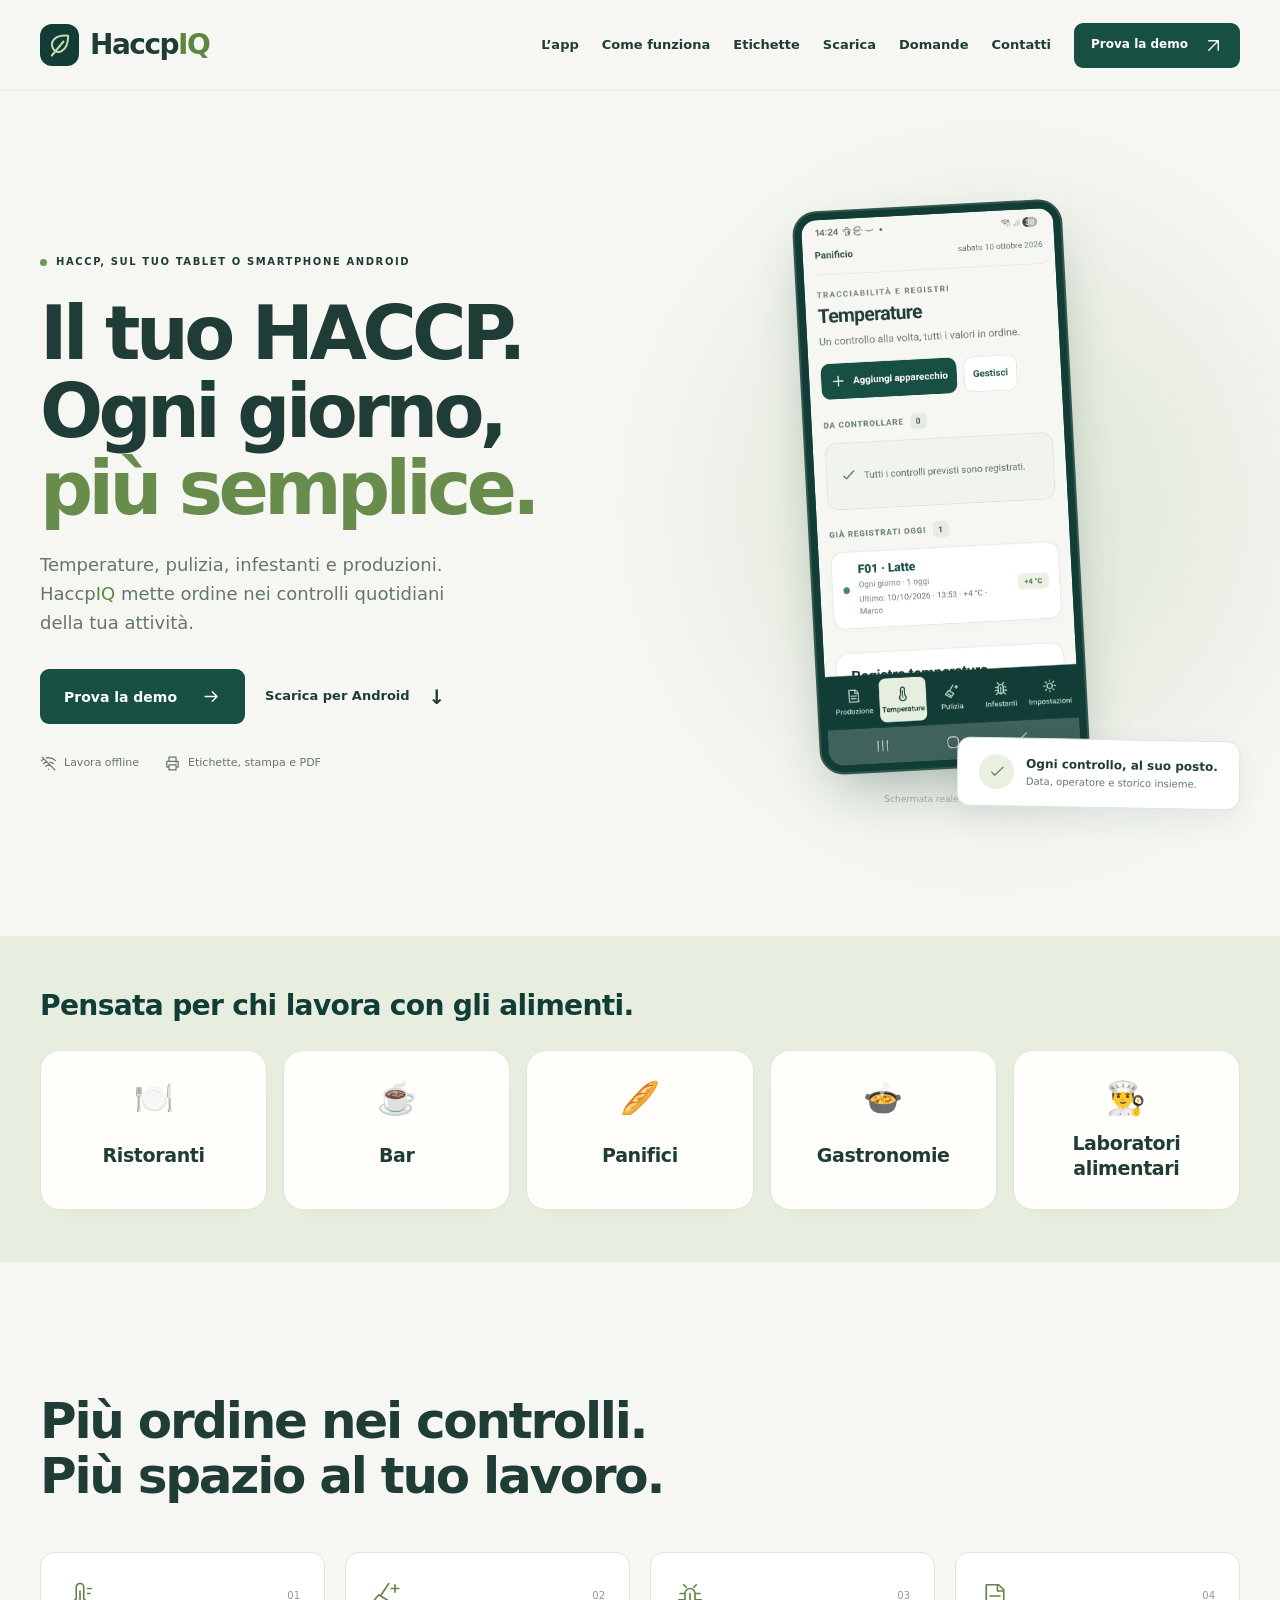
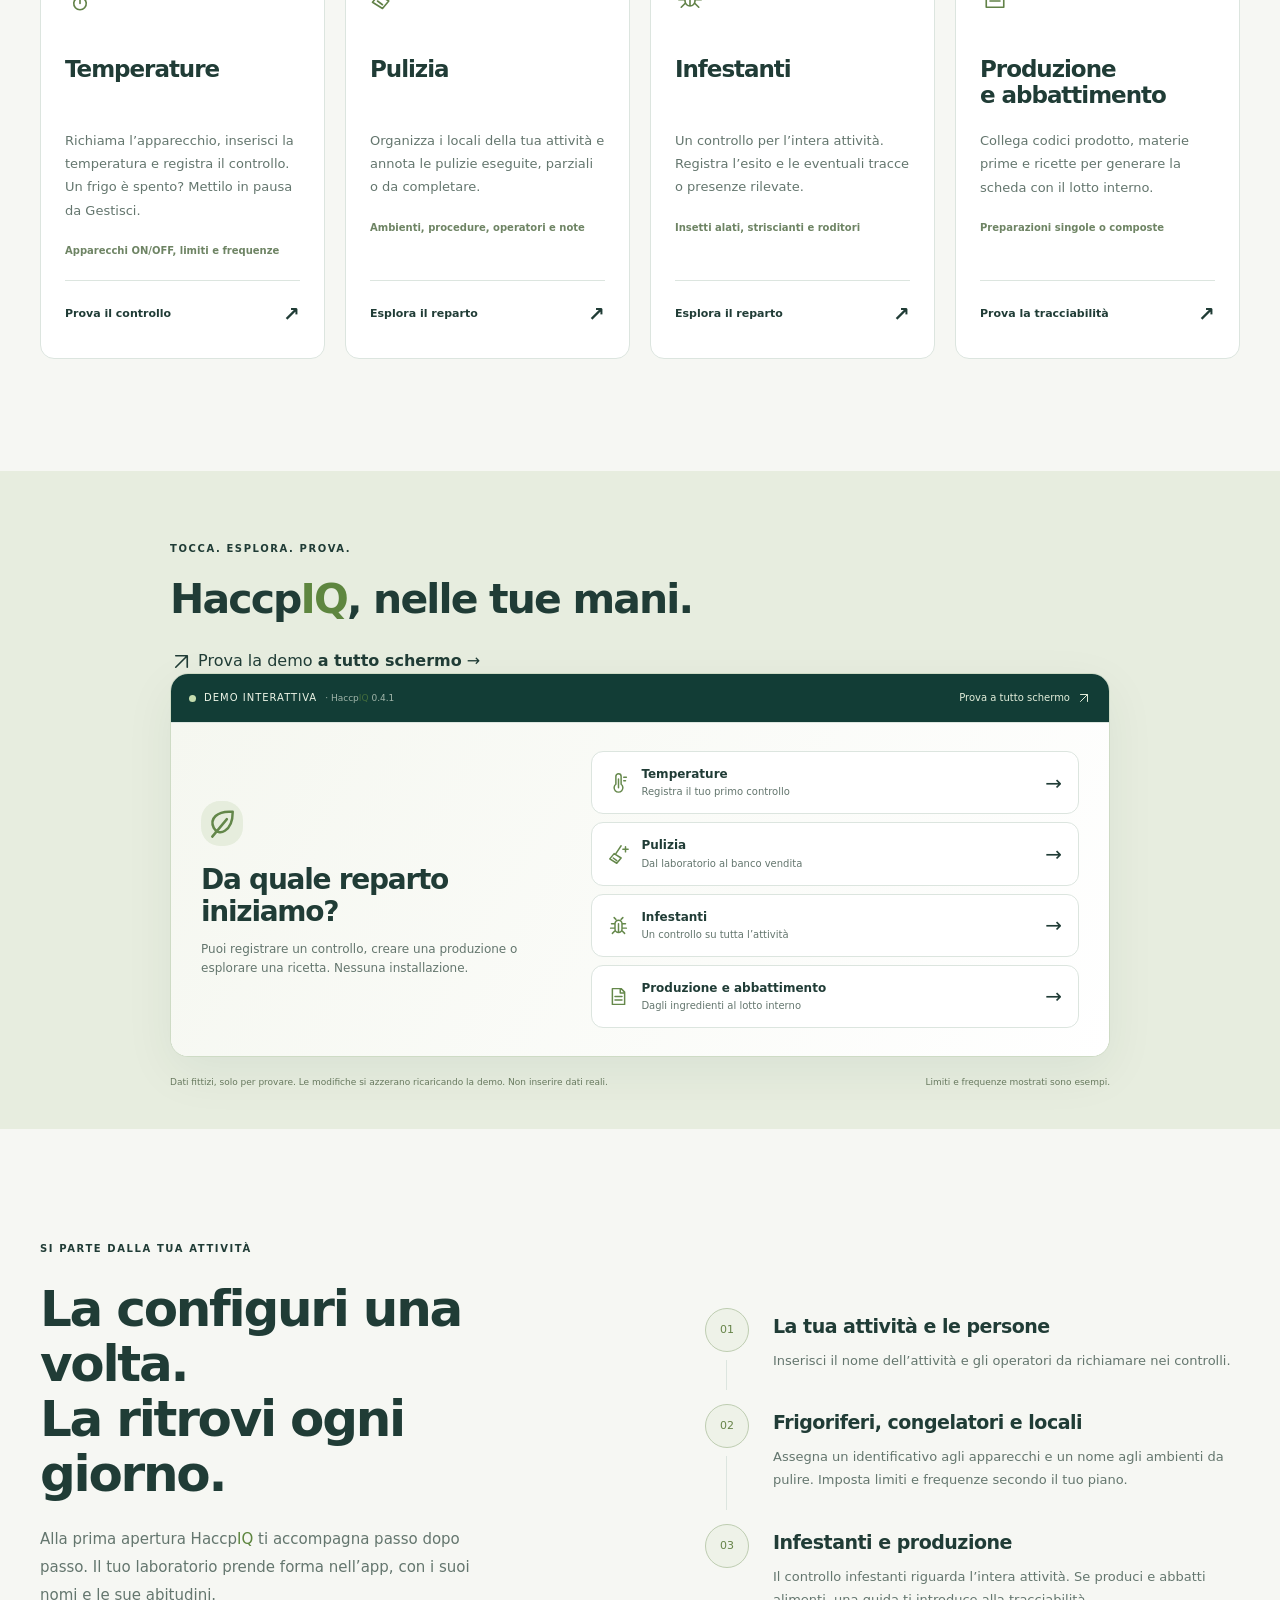
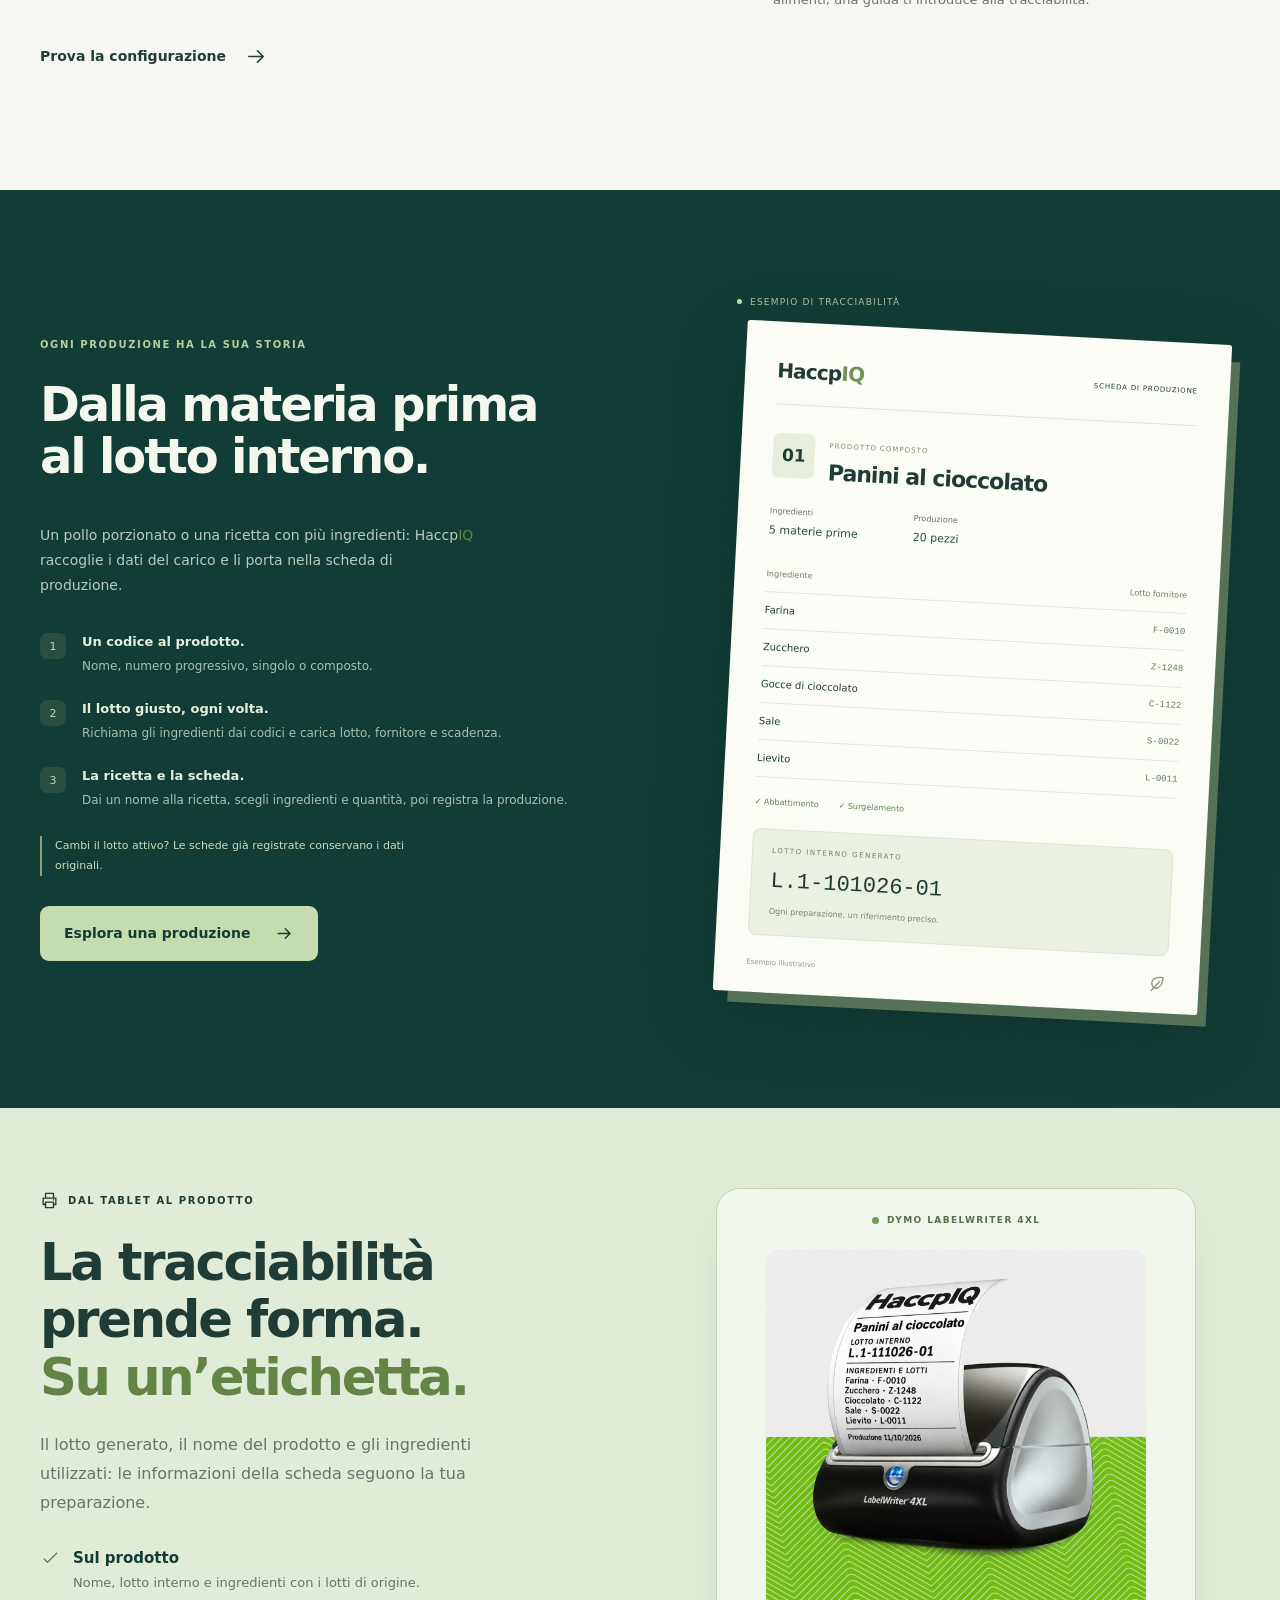
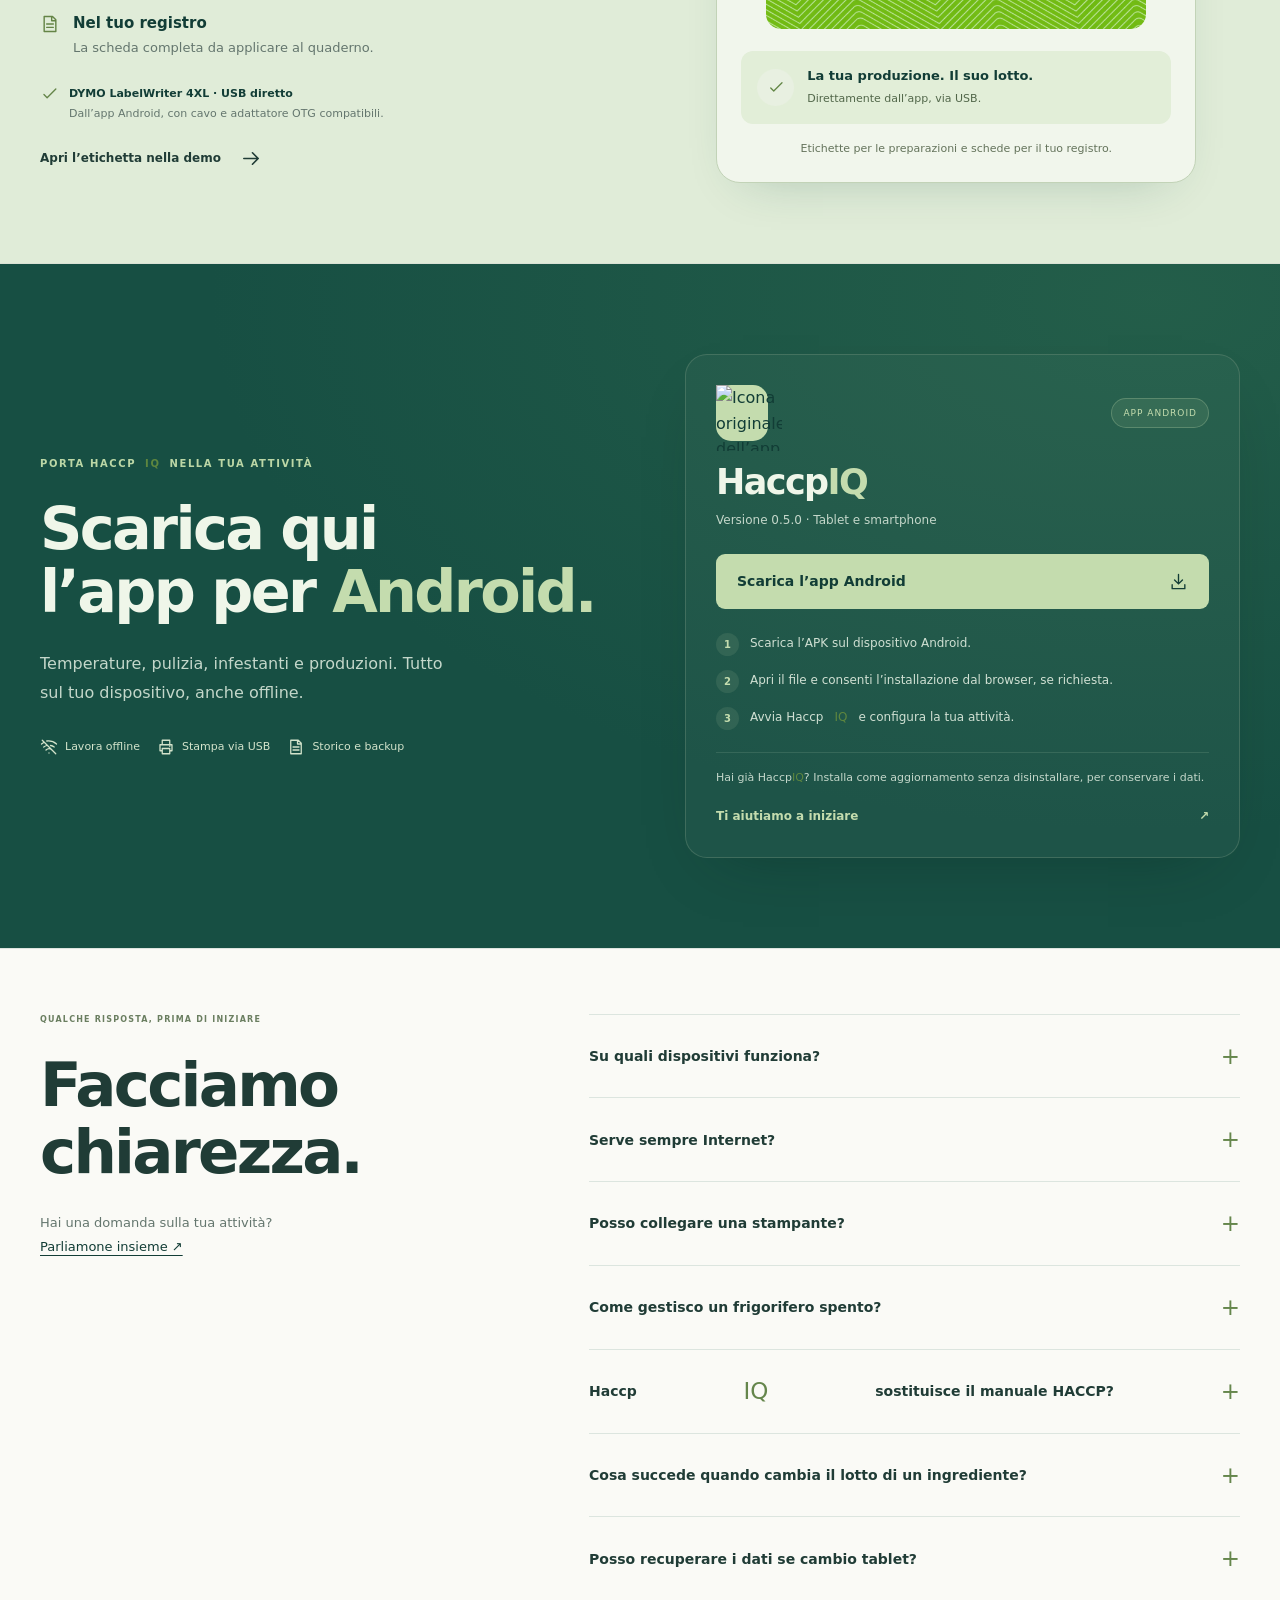
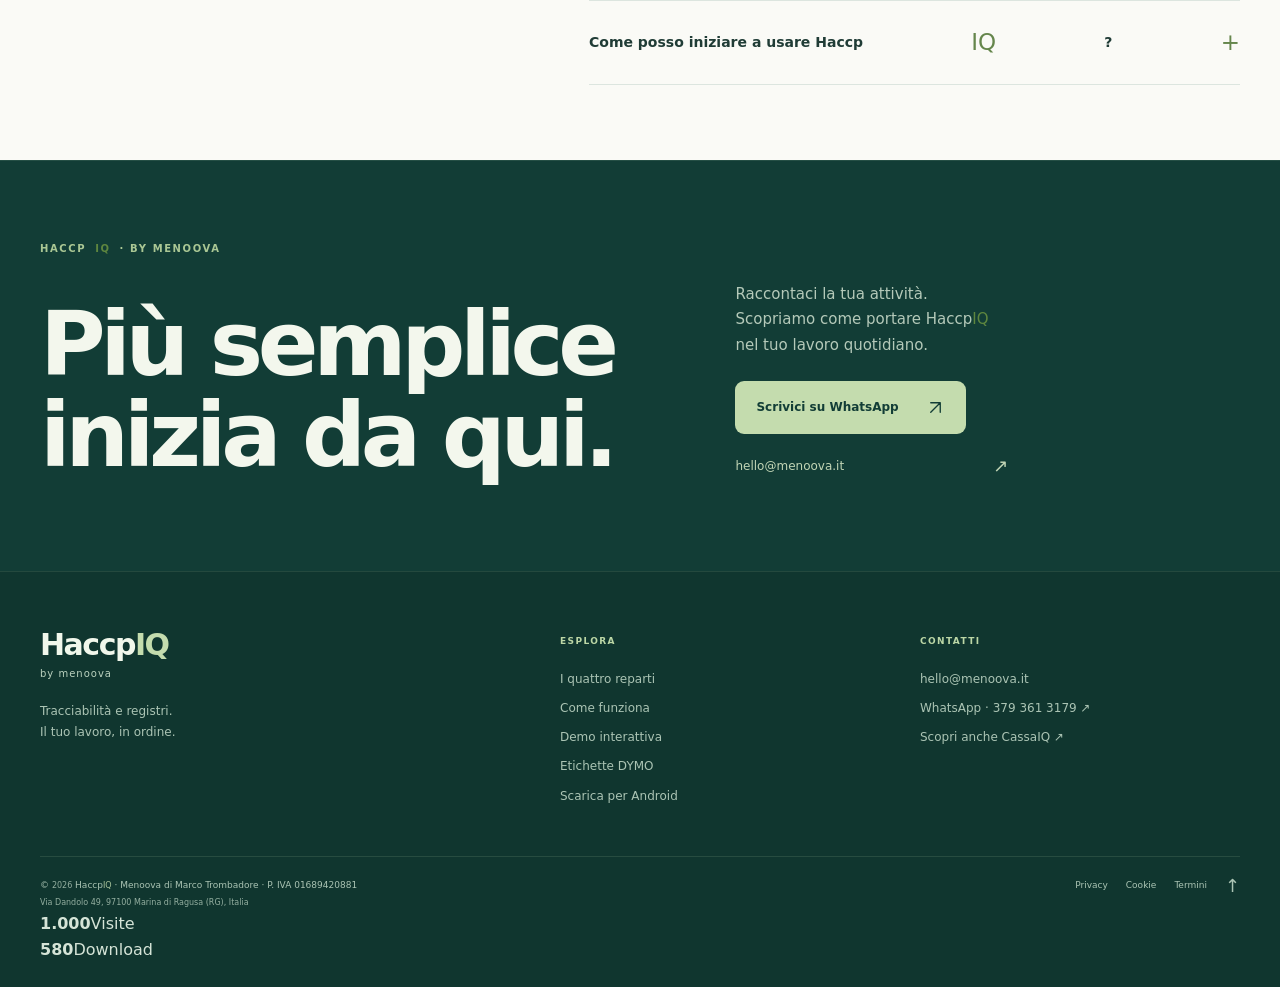
==== commit fa14283d: "Add files via upload" ====
--- a/index.html
+++ b/index.html
@@ -13,10 +13,7 @@
   <link rel="stylesheet" href="assets/site.css">
   <script src="assets/config.js" defer></script>
   <script src="assets/site.js" defer></script>
-<style>
-.haccpiq-counters{display:flex;align-items:center;justify-content:center;gap:clamp(24px,6vw,72px);flex-wrap:wrap;padding:28px 20px;margin:0 auto 28px;border:1px solid rgba(255,255,255,.2);border-radius:20px;background:rgba(255,255,255,.06);color:inherit;text-align:center}
-.haccpiq-counters>div{display:grid;gap:5px}.haccpiq-counters strong{font-size:clamp(30px,5vw,44px);font-weight:800;line-height:1.1}.haccpiq-counters span{font-size:15px}.haccpiq-counters small{flex-basis:100%;font-size:11px;opacity:.75}
-</style>
+<link rel="stylesheet" href="assets/mobile-tweaks.css">
 </head>
 <body id="inizio">
 <a class="skip-link" href="#contenuto">Vai al contenuto</a>
@@ -51,7 +48,7 @@
       <div class="hero-copy">
         <div class="eyebrow"><span class="status-dot"></span> HACCP, SUL TUO TABLET O SMARTPHONE ANDROID</div>
         <h1>Il tuo HACCP.<br>Ogni giorno,<br><em>più semplice.</em></h1>
-        <p>Temperature, pulizia, infestanti e produzioni. HaccpIQ mette ordine nei controlli quotidiani della tua attività.</p>
+        <p>Temperature, pulizia, infestanti e produzioni. Haccp<span class="brand-iq">IQ</span> mette ordine nei controlli quotidiani della tua attività.</p>
         <div class="hero-actions"><a class="btn" href="#demo">Prova la demo <svg class="icon"><use href="#i-arrow"/></svg></a><a class="text-link" href="#scarica">Scarica per Android <span>↓</span></a></div>
         <div class="hero-notes"><span><svg class="icon"><use href="#i-offline"/></svg> Lavora offline</span><span><svg class="icon"><use href="#i-print"/></svg> Etichette, stampa e PDF</span></div>
       </div>
@@ -92,9 +89,16 @@
 
   <section class="demo-section" id="demo">
     <div class="container">
-      <div class="section-heading demo-heading"><div><div class="eyebrow">TOCCA. ESPLORA. PROVA.</div><h2>HaccpIQ, nelle tue mani.</h2></div><p></p></div>
+      <div class="section-heading demo-heading"><div><div class="eyebrow">TOCCA. ESPLORA. PROVA.</div><h2>Haccp<span class="brand-iq">IQ</span>, nelle tue mani.</h2></div><p></p></div>
+      <div class="demo-mobile-cta">
+        <a class="demo-mobile-button" href="demo/index.html" aria-label="Apri la demo HaccpIQ a tutto schermo">
+          <svg class="icon" aria-hidden="true"><use href="#i-up"/></svg>
+          <span>Prova la demo <strong>a tutto schermo</strong></span>
+          <span class="demo-mobile-arrow" aria-hidden="true">→</span>
+        </a>
+      </div>
       <div class="demo-shell">
-        <div class="demo-toolbar"><div class="demo-mode"><span class="status-dot"></span> DEMO INTERATTIVA <span class="demo-version">· HaccpIQ 0.4.1</span></div><div class="demo-toolbar-actions"><button id="reset-demo" type="button" hidden><svg class="icon"><use href="#i-reset"/></svg> Ricomincia</button><a id="fullscreen-demo" href="demo/index.html" target="_blank" rel="noopener">Prova a tutto schermo <svg class="icon"><use href="#i-up"/></svg></a></div></div>
+        <div class="demo-toolbar"><div class="demo-mode"><span class="status-dot"></span> DEMO INTERATTIVA <span class="demo-version">· Haccp<span class="brand-iq">IQ</span> 0.4.1</span></div><div class="demo-toolbar-actions"><button id="reset-demo" type="button" hidden><svg class="icon"><use href="#i-reset"/></svg> Ricomincia</button><a id="fullscreen-demo" href="demo/index.html" target="_blank" rel="noopener">Prova a tutto schermo <svg class="icon"><use href="#i-up"/></svg></a></div></div>
         <div id="demo-launcher" class="demo-launcher">
           <div class="demo-launch-copy"><div class="large-leaf"><svg class="icon"><use href="#i-leaf"/></svg></div><h3>Da quale reparto iniziamo?</h3><p>Puoi registrare un controllo, creare una produzione o esplorare una ricetta. Nessuna installazione.</p></div>
           <div class="demo-choices"><button data-demo-start="temperature"><svg class="icon"><use href="#i-temp"/></svg><span>Temperature<small>Registra il tuo primo controllo</small></span><b>→</b></button><button data-demo-start="pulizia"><svg class="icon"><use href="#i-clean"/></svg><span>Pulizia<small>Dal laboratorio al banco vendita</small></span><b>→</b></button><button data-demo-start="infestanti"><svg class="icon"><use href="#i-pest"/></svg><span>Infestanti<small>Un controllo su tutta l’attività</small></span><b>→</b></button><button data-demo-start="schede"><svg class="icon"><use href="#i-sheet"/></svg><span>Produzione e abbattimento<small>Dagli ingredienti al lotto interno</small></span><b>→</b></button></div>
@@ -107,13 +111,13 @@
   </section>
 
   <section class="section container setup-section" id="come-funziona">
-    <div class="setup-copy"><div class="eyebrow">SI PARTE DALLA TUA ATTIVITÀ</div><h2>La configuri una volta.<br>La ritrovi ogni giorno.</h2><p>Alla prima apertura HaccpIQ ti accompagna passo dopo passo. Il tuo laboratorio prende forma nell’app, con i suoi nomi e le sue abitudini.</p><a class="text-link" href="#demo" data-demo-start="setup">Prova la configurazione <svg class="icon"><use href="#i-arrow"/></svg></a></div>
+    <div class="setup-copy"><div class="eyebrow">SI PARTE DALLA TUA ATTIVITÀ</div><h2>La configuri una volta.<br>La ritrovi ogni giorno.</h2><p>Alla prima apertura Haccp<span class="brand-iq">IQ</span> ti accompagna passo dopo passo. Il tuo laboratorio prende forma nell’app, con i suoi nomi e le sue abitudini.</p><a class="text-link" href="#demo" data-demo-start="setup">Prova la configurazione <svg class="icon"><use href="#i-arrow"/></svg></a></div>
     <ol class="setup-steps"><li><span>01</span><div><h3>La tua attività e le persone</h3><p>Inserisci il nome dell’attività e gli operatori da richiamare nei controlli.</p></div></li><li><span>02</span><div><h3>Frigoriferi, congelatori e locali</h3><p>Assegna un identificativo agli apparecchi e un nome agli ambienti da pulire. Imposta limiti e frequenze secondo il tuo piano.</p></div></li><li><span>03</span><div><h3>Infestanti e produzione</h3><p>Il controllo infestanti riguarda l’intera attività. Se produci e abbatti alimenti, una guida ti introduce alla tracciabilità.</p></div></li></ol>
   </section>
 
   <section class="trace-section">
-    <div class="container trace-grid"><div class="trace-copy"><div class="eyebrow">OGNI PRODUZIONE HA LA SUA STORIA</div><h2>Dalla materia prima<br>al lotto interno.</h2><p>Un pollo porzionato o una ricetta con più ingredienti: HaccpIQ raccoglie i dati del carico e li porta nella scheda di produzione.</p><ol class="trace-steps"><li><b>Un codice al prodotto.</b><span>Nome, numero progressivo, singolo o composto.</span></li><li><b>Il lotto giusto, ogni volta.</b><span>Richiama gli ingredienti dai codici e carica lotto, fornitore e scadenza.</span></li><li><b>La ricetta e la scheda.</b><span>Dai un nome alla ricetta, scegli ingredienti e quantità, poi registra la produzione.</span></li></ol><p class="trace-note">Cambi il lotto attivo? Le schede già registrate conservano i dati originali.</p><button class="btn btn-light" data-demo-start="schede">Esplora una produzione <svg class="icon"><use href="#i-arrow"/></svg></button></div>
-    <div class="paper-stage"><div class="paper-label"><span></span> ESEMPIO DI TRACCIABILITÀ</div><div class="production-paper"><div class="paper-header"><b>Haccp<span>IQ</span></b><span>SCHEDA DI PRODUZIONE</span></div><div class="paper-title"><span class="paper-code">01</span><div><small>PRODOTTO COMPOSTO</small><h3>Panini al cioccolato</h3></div></div><div class="paper-meta"><span>Ingredienti <b>5 materie prime</b></span><span>Produzione <b>20 pezzi</b></span></div><table><caption class="sr-only">Ingredienti e lotti di esempio</caption><thead><tr><th>Ingrediente</th><th>Lotto fornitore</th></tr></thead><tbody><tr><td>Farina</td><td>F-0010</td></tr><tr><td>Zucchero</td><td>Z-1248</td></tr><tr><td>Gocce di cioccolato</td><td>C-1122</td></tr><tr><td>Sale</td><td>S-0022</td></tr><tr><td>Lievito</td><td>L-0011</td></tr></tbody></table><div class="paper-processes"><span>✓ Abbattimento</span><span>✓ Surgelamento</span></div><div class="paper-lot"><small>LOTTO INTERNO GENERATO</small><b>L.1-101026-01</b><span>Ogni preparazione, un riferimento preciso.</span></div><div class="paper-sign">Esempio illustrativo <svg class="icon"><use href="#i-leaf"/></svg></div></div></div></div>
+    <div class="container trace-grid"><div class="trace-copy"><div class="eyebrow">OGNI PRODUZIONE HA LA SUA STORIA</div><h2>Dalla materia prima<br>al lotto interno.</h2><p>Un pollo porzionato o una ricetta con più ingredienti: Haccp<span class="brand-iq">IQ</span> raccoglie i dati del carico e li porta nella scheda di produzione.</p><ol class="trace-steps"><li><b>Un codice al prodotto.</b><span>Nome, numero progressivo, singolo o composto.</span></li><li><b>Il lotto giusto, ogni volta.</b><span>Richiama gli ingredienti dai codici e carica lotto, fornitore e scadenza.</span></li><li><b>La ricetta e la scheda.</b><span>Dai un nome alla ricetta, scegli ingredienti e quantità, poi registra la produzione.</span></li></ol><p class="trace-note">Cambi il lotto attivo? Le schede già registrate conservano i dati originali.</p><button class="btn btn-light" data-demo-start="schede">Esplora una produzione <svg class="icon"><use href="#i-arrow"/></svg></button></div>
+    <div class="paper-stage"><div class="paper-label"><span></span> ESEMPIO DI TRACCIABILITÀ</div><div class="production-paper"><div class="paper-header"><b>Haccp<span class="brand-iq">IQ</span></b><span>SCHEDA DI PRODUZIONE</span></div><div class="paper-title"><span class="paper-code">01</span><div><small>PRODOTTO COMPOSTO</small><h3>Panini al cioccolato</h3></div></div><div class="paper-meta"><span>Ingredienti <b>5 materie prime</b></span><span>Produzione <b>20 pezzi</b></span></div><table><caption class="sr-only">Ingredienti e lotti di esempio</caption><thead><tr><th>Ingrediente</th><th>Lotto fornitore</th></tr></thead><tbody><tr><td>Farina</td><td>F-0010</td></tr><tr><td>Zucchero</td><td>Z-1248</td></tr><tr><td>Gocce di cioccolato</td><td>C-1122</td></tr><tr><td>Sale</td><td>S-0022</td></tr><tr><td>Lievito</td><td>L-0011</td></tr></tbody></table><div class="paper-processes"><span>✓ Abbattimento</span><span>✓ Surgelamento</span></div><div class="paper-lot"><small>LOTTO INTERNO GENERATO</small><b>L.1-101026-01</b><span>Ogni preparazione, un riferimento preciso.</span></div><div class="paper-sign">Esempio illustrativo <svg class="icon"><use href="#i-leaf"/></svg></div></div></div></div>
   </section>
 
   <section class="label-section" id="etichette">
@@ -136,22 +140,22 @@
 
   <section class="download-section" id="scarica">
     <div class="container download-grid">
-      <div class="download-copy"><div class="eyebrow">PORTA HACCPIQ NELLA TUA ATTIVITÀ</div><h2>Scarica qui<br>l’app per <em>Android.</em></h2><p>Temperature, pulizia, infestanti e produzioni. Tutto sul tuo dispositivo, anche offline.</p><div class="download-features"><span><svg class="icon"><use href="#i-offline"/></svg> Lavora offline</span><span><svg class="icon"><use href="#i-print"/></svg> Stampa via USB</span><span><svg class="icon"><use href="#i-sheet"/></svg> Storico e backup</span></div></div>
-      <div class="download-card"><div class="download-card-top"><span class="download-app-mark"><svg class="icon"><use href="#i-leaf"/></svg></span><span class="download-badge">APP ANDROID</span></div><h3>Haccp<span>IQ</span></h3><p>Versione 0.5.0 · Tablet e smartphone</p><a class="btn btn-light download-button" href="downloads/HaccpIQ-0.5.0.apk" download="HaccpIQ-0.5.0.apk">Scarica l’app Android <svg class="icon"><use href="#i-download"/></svg></a><ol class="install-steps"><li>Scarica l’APK sul dispositivo Android.</li><li>Apri il file e consenti l’installazione dal browser, se richiesta.</li><li>Avvia HaccpIQ e configura la tua attività.</li></ol><p class="download-note">Hai già HaccpIQ? Installa come aggiornamento senza disinstallare, per conservare i dati.</p><a class="download-help" href="#contatti">Ti aiutiamo a iniziare <span>↗</span></a></div>
+      <div class="download-copy"><div class="eyebrow">PORTA HACCP<span class="brand-iq">IQ</span> NELLA TUA ATTIVITÀ</div><h2>Scarica qui<br>l’app per <em>Android.</em></h2><p>Temperature, pulizia, infestanti e produzioni. Tutto sul tuo dispositivo, anche offline.</p><div class="download-features"><span><svg class="icon"><use href="#i-offline"/></svg> Lavora offline</span><span><svg class="icon"><use href="#i-print"/></svg> Stampa via USB</span><span><svg class="icon"><use href="#i-sheet"/></svg> Storico e backup</span></div></div>
+      <div class="download-card"><div class="download-card-top"><span class="download-app-mark"><img src="assets/haccpiq-app-icon.svg" alt="Icona originale dell’app HaccpIQ" width="66" height="66" loading="lazy"></span><span class="download-badge">APP ANDROID</span></div><h3>Haccp<span class="brand-iq">IQ</span></h3><p>Versione 0.5.0 · Tablet e smartphone</p><a class="btn btn-light download-button" href="downloads/HaccpIQ-0.5.0.apk" download="HaccpIQ-0.5.0.apk">Scarica l’app Android <svg class="icon"><use href="#i-download"/></svg></a><ol class="install-steps"><li>Scarica l’APK sul dispositivo Android.</li><li>Apri il file e consenti l’installazione dal browser, se richiesta.</li><li>Avvia Haccp<span class="brand-iq">IQ</span> e configura la tua attività.</li></ol><p class="download-note">Hai già Haccp<span class="brand-iq">IQ</span>? Installa come aggiornamento senza disinstallare, per conservare i dati.</p><a class="download-help" href="#contatti">Ti aiutiamo a iniziare <span>↗</span></a></div>
     </div>
   </section>
 
-  <section id="video" class="video-section" hidden><div class="container video-grid"><div><div class="eyebrow">GUARDA COME FUNZIONA</div><h2>L’app, raccontata<br>passo dopo passo.</h2><p>Scopri HaccpIQ nel video di presentazione.</p></div><div class="video-content"><div id="video-consent" class="video-consent"><svg class="icon"><use href="#i-play"/></svg><h3>Video su YouTube</h3><p>Attivando il video autorizzi il caricamento di contenuti da YouTube, che può ricevere dati di navigazione e usare proprie tecnologie. <a href="cookie-policy.html">Scopri di più</a>.</p><button id="load-video" class="btn">Accetta e riproduci</button><a id="youtube-link" target="_blank" rel="noopener noreferrer">Apri su YouTube ↗</a></div><div id="video-player" hidden></div><button id="disable-video" class="text-link" hidden>Disattiva il video e revoca il consenso</button></div></div></section>
+  <section id="video" class="video-section" hidden><div class="container video-grid"><div><div class="eyebrow">GUARDA COME FUNZIONA</div><h2>L’app, raccontata<br>passo dopo passo.</h2><p>Scopri Haccp<span class="brand-iq">IQ</span> nel video di presentazione.</p></div><div class="video-content"><div id="video-consent" class="video-consent"><svg class="icon"><use href="#i-play"/></svg><h3>Video su YouTube</h3><p>Attivando il video autorizzi il caricamento di contenuti da YouTube, che può ricevere dati di navigazione e usare proprie tecnologie. <a href="cookie-policy.html">Scopri di più</a>.</p><button id="load-video" class="btn">Accetta e riproduci</button><a id="youtube-link" target="_blank" rel="noopener noreferrer">Apri su YouTube ↗</a></div><div id="video-player" hidden></div><button id="disable-video" class="text-link" hidden>Disattiva il video e revoca il consenso</button></div></div></section>
 
-  <section class="faq-section" id="domande"><div class="container faq-grid"><div><div class="eyebrow">QUALCHE RISPOSTA, PRIMA DI INIZIARE</div><h2>Facciamo<br>chiarezza.</h2><p>Hai una domanda sulla tua attività?<br><a href="#contatti">Parliamone insieme ↗</a></p></div><div class="faq-list"><details><summary>Su quali dispositivi funziona?<span>+</span></summary><p>HaccpIQ è pensata per tablet e smartphone Android. La demo sul sito funziona nel browser e serve a esplorare l’interfaccia; per lavorare si utilizza l’app installata sul tablet.</p></details><details><summary>Serve sempre Internet?<span>+</span></summary><p>No. Le registrazioni dell’app Android sono salvate sul dispositivo e le funzioni operative lavorano offline. La demo del sito richiede Internet per il caricamento.</p></details><details><summary>Posso collegare una stampante?<span>+</span></summary><p>Sì. Le etichette si stampano via USB con DYMO LabelWriter 4XL e un collegamento OTG compatibile. Per schede e registri A4 puoi usare il sistema di stampa Android o salvare in PDF. La compatibilità va verificata con il dispositivo e il rotolo utilizzati.</p></details><details><summary>Come gestisco un frigorifero spento?<span>+</span></summary><p>In Temperature, apri Gestisci e scegli Metti OFF. L’apparecchio esce dai controlli da fare e lo storico resta disponibile. Quando lo riattivi, torna da controllare. È uno stato nell’app: non comanda fisicamente il frigorifero.</p></details><details><summary>HaccpIQ sostituisce il manuale HACCP?<span>+</span></summary><p>HaccpIQ aiuta a gestire le registrazioni. Il manuale e le procedure della tua attività restano il riferimento: limiti, frequenze e modalità di controllo vanno configurati in base al tuo piano di autocontrollo. L’app non misura automaticamente le temperature.</p></details><details><summary>Cosa succede quando cambia il lotto di un ingrediente?<span>+</span></summary><p>Il nuovo carico sostituisce il lotto attivo per le produzioni successive. Le schede già registrate mantengono ingredienti, lotti e fornitori utilizzati al momento della preparazione.</p></details><details><summary>Posso recuperare i dati se cambio tablet?<span>+</span></summary><p>Puoi esportare una copia di sicurezza e importarla sul nuovo dispositivo. Il backup va salvato fuori dal tablet: non è prevista una sincronizzazione cloud automatica. Disinstallando l’app o cancellandone i dati potresti perdere le registrazioni non esportate.</p></details><details><summary>Come posso iniziare a usare HaccpIQ?<span>+</span></summary><p>Scarica l’APK Android dall’area Scarica e installala sul tuo dispositivo. Per assistenza, licenze e condizioni commerciali puoi scriverci via email o WhatsApp. La demo è libera da provare e non richiede un acquisto. L’attivazione commerciale non è ancora disponibile su questo sito.</p></details></div></div></section>
+  <section class="faq-section" id="domande"><div class="container faq-grid"><div><div class="eyebrow">QUALCHE RISPOSTA, PRIMA DI INIZIARE</div><h2>Facciamo<br>chiarezza.</h2><p>Hai una domanda sulla tua attività?<br><a href="#contatti">Parliamone insieme ↗</a></p></div><div class="faq-list"><details><summary>Su quali dispositivi funziona?<span>+</span></summary><p>Haccp<span class="brand-iq">IQ</span> è pensata per tablet e smartphone Android. La demo sul sito funziona nel browser e serve a esplorare l’interfaccia; per lavorare si utilizza l’app installata sul tablet.</p></details><details><summary>Serve sempre Internet?<span>+</span></summary><p>No. Le registrazioni dell’app Android sono salvate sul dispositivo e le funzioni operative lavorano offline. La demo del sito richiede Internet per il caricamento.</p></details><details><summary>Posso collegare una stampante?<span>+</span></summary><p>Sì. Le etichette si stampano via USB con DYMO LabelWriter 4XL e un collegamento OTG compatibile. Per schede e registri A4 puoi usare il sistema di stampa Android o salvare in PDF. La compatibilità va verificata con il dispositivo e il rotolo utilizzati.</p></details><details><summary>Come gestisco un frigorifero spento?<span>+</span></summary><p>In Temperature, apri Gestisci e scegli Metti OFF. L’apparecchio esce dai controlli da fare e lo storico resta disponibile. Quando lo riattivi, torna da controllare. È uno stato nell’app: non comanda fisicamente il frigorifero.</p></details><details><summary>Haccp<span class="brand-iq">IQ</span> sostituisce il manuale HACCP?<span>+</span></summary><p>Haccp<span class="brand-iq">IQ</span> aiuta a gestire le registrazioni. Il manuale e le procedure della tua attività restano il riferimento: limiti, frequenze e modalità di controllo vanno configurati in base al tuo piano di autocontrollo. L’app non misura automaticamente le temperature.</p></details><details><summary>Cosa succede quando cambia il lotto di un ingrediente?<span>+</span></summary><p>Il nuovo carico sostituisce il lotto attivo per le produzioni successive. Le schede già registrate mantengono ingredienti, lotti e fornitori utilizzati al momento della preparazione.</p></details><details><summary>Posso recuperare i dati se cambio tablet?<span>+</span></summary><p>Puoi esportare una copia di sicurezza e importarla sul nuovo dispositivo. Il backup va salvato fuori dal tablet: non è prevista una sincronizzazione cloud automatica. Disinstallando l’app o cancellandone i dati potresti perdere le registrazioni non esportate.</p></details><details><summary>Come posso iniziare a usare Haccp<span class="brand-iq">IQ</span>?<span>+</span></summary><p>Scarica l’APK Android dall’area Scarica e installala sul tuo dispositivo. Per assistenza, licenze e condizioni commerciali puoi scriverci via email o WhatsApp. La demo è libera da provare e non richiede un acquisto. L’attivazione commerciale non è ancora disponibile su questo sito.</p></details></div></div></section>
 
-  <section class="contact-section" id="contatti"><div class="container contact-grid"><div class="eyebrow">HACCPIQ · BY MENOOVA</div><h2>Più semplice<br>inizia da qui.</h2><div class="contact-copy"><p>Raccontaci la tua attività.<br>Scopriamo come portare HaccpIQ<br>nel tuo lavoro quotidiano.</p><a class="btn btn-light" href="https://wa.me/393793613179?text=Ciao%2C%20vorrei%20informazioni%20su%20HaccpIQ%20per%20la%20mia%20attivit%C3%A0." target="_blank" rel="noopener noreferrer">Scrivici su WhatsApp <svg class="icon"><use href="#i-up"/></svg></a><a class="contact-email" href="mailto:hello@menoova.it?subject=Informazioni%20HaccpIQ">hello@menoova.it <span>↗</span></a></div></div></section>
+  <section class="contact-section" id="contatti"><div class="container contact-grid"><div class="eyebrow">HACCP<span class="brand-iq">IQ</span> · BY MENOOVA</div><h2>Più semplice<br>inizia da qui.</h2><div class="contact-copy"><p>Raccontaci la tua attività.<br>Scopriamo come portare Haccp<span class="brand-iq">IQ</span><br>nel tuo lavoro quotidiano.</p><a class="btn btn-light" href="https://wa.me/393793613179?text=Ciao%2C%20vorrei%20informazioni%20su%20HaccpIQ%20per%20la%20mia%20attivit%C3%A0." target="_blank" rel="noopener noreferrer">Scrivici su WhatsApp <svg class="icon"><use href="#i-up"/></svg></a><a class="contact-email" href="mailto:hello@menoova.it?subject=Informazioni%20HaccpIQ">hello@menoova.it <span>↗</span></a></div></div></section>
 </main>
-<footer class="footer"><div class="container"><div class="haccpiq-counters" aria-label="Visite e richieste di download">
-  <div><strong id="haccpiq-visits">1.000</strong><span>Visite al sito</span></div>
-  <div><strong id="haccpiq-downloads">580</strong><span>Download richiesti</span></div>
-  <small id="haccpiq-counter-status">Valori iniziali: 1.000 visite e 580 download</small>
-</div><div class="footer-top"><div><a class="brand" href="#inizio">Haccp<span class="brand-iq">IQ</span><small>by menoova</small></a><p>Tracciabilità e registri.<br>Il tuo lavoro, in ordine.</p></div><div><h2>ESPLORA</h2><a href="#reparti">I quattro reparti</a><a href="#come-funziona">Come funziona</a><a href="#demo">Demo interattiva</a><a href="#etichette">Etichette DYMO</a><a href="#scarica">Scarica per Android</a></div><div><h2>CONTATTI</h2><a href="mailto:hello@menoova.it">hello@menoova.it</a><a href="https://wa.me/393793613179" target="_blank" rel="noopener noreferrer">WhatsApp · 379 361 3179 ↗</a><a href="https://cassaiq.it/" target="_blank" rel="noopener noreferrer">Scopri anche CassaIQ ↗</a></div></div><div class="footer-bottom"><p>© <span data-year>2026</span> HaccpIQ · Menoova di Marco Trombadore · P. IVA 01689420881<br><span>Via Dandolo 49, 97100 Marina di Ragusa (RG), Italia</span></p><div><a href="privacy.html">Privacy</a><a href="cookie-policy.html">Cookie</a><a href="termini-condizioni.html">Termini</a><a href="#inizio" aria-label="Torna all’inizio">↑</a></div></div></div></footer>
+<footer class="footer"><div class="container"><div class="footer-top"><div><a class="brand" href="#inizio">Haccp<span class="brand-iq">IQ</span><small>by menoova</small></a><p>Tracciabilità e registri.<br>Il tuo lavoro, in ordine.</p></div><div><h2>ESPLORA</h2><a href="#reparti">I quattro reparti</a><a href="#come-funziona">Come funziona</a><a href="#demo">Demo interattiva</a><a href="#etichette">Etichette DYMO</a><a href="#scarica">Scarica per Android</a></div><div><h2>CONTATTI</h2><a href="mailto:hello@menoova.it">hello@menoova.it</a><a href="https://wa.me/393793613179" target="_blank" rel="noopener noreferrer">WhatsApp · 379 361 3179 ↗</a><a href="https://cassaiq.it/" target="_blank" rel="noopener noreferrer">Scopri anche CassaIQ ↗</a></div></div><div class="footer-bottom"><p>© <span data-year>2026</span> Haccp<span class="brand-iq">IQ</span> · Menoova di Marco Trombadore · P. IVA 01689420881<br><span>Via Dandolo 49, 97100 Marina di Ragusa (RG), Italia</span></p><div><a href="privacy.html">Privacy</a><a href="cookie-policy.html">Cookie</a><a href="termini-condizioni.html">Termini</a><a href="#inizio" aria-label="Torna all’inizio">↑</a></div></div><div class="haccpiq-counters" aria-label="Visite e richieste di download">
+  <div><strong id="haccpiq-visits">1.000</strong><span>Visite</span></div>
+  <div><strong id="haccpiq-downloads">580</strong><span>Download</span></div>
+  <small id="haccpiq-counter-status"></small>
+</div></div></footer>
 <script>
 (() => {
   'use strict';
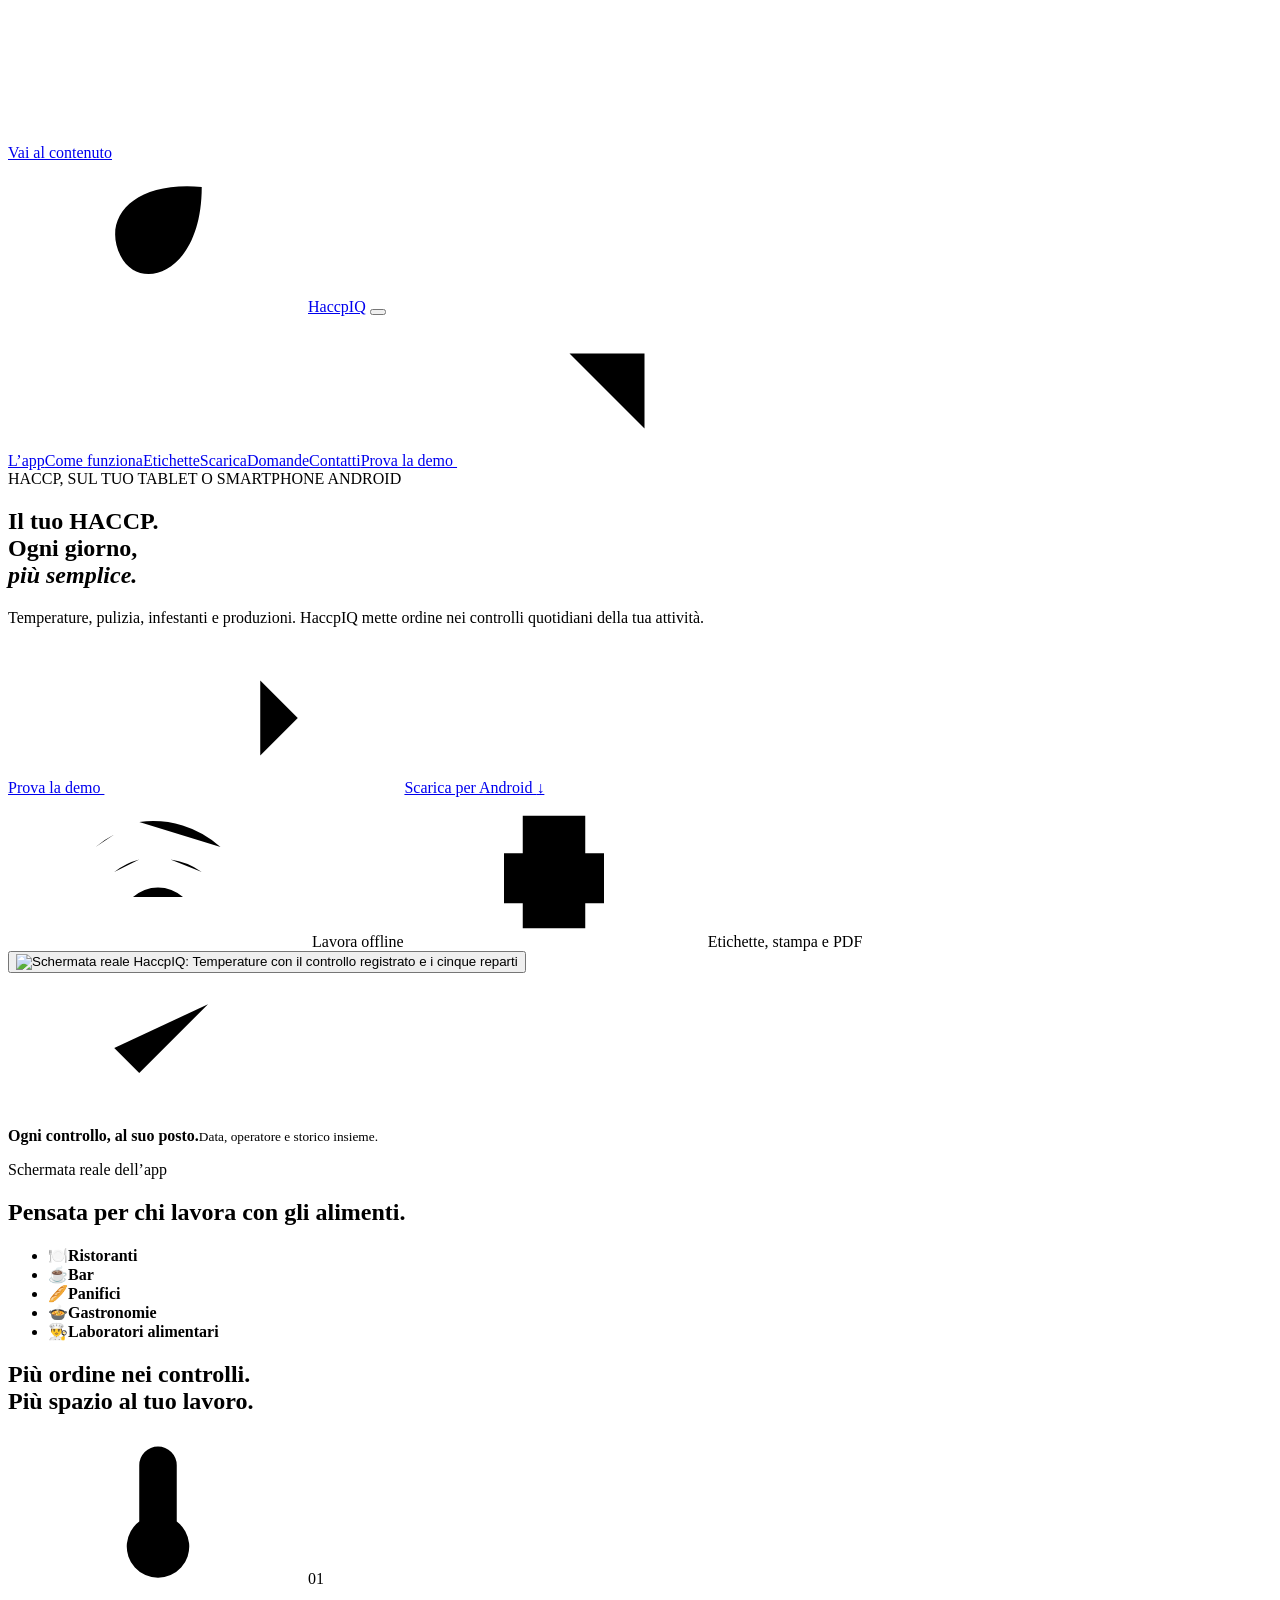
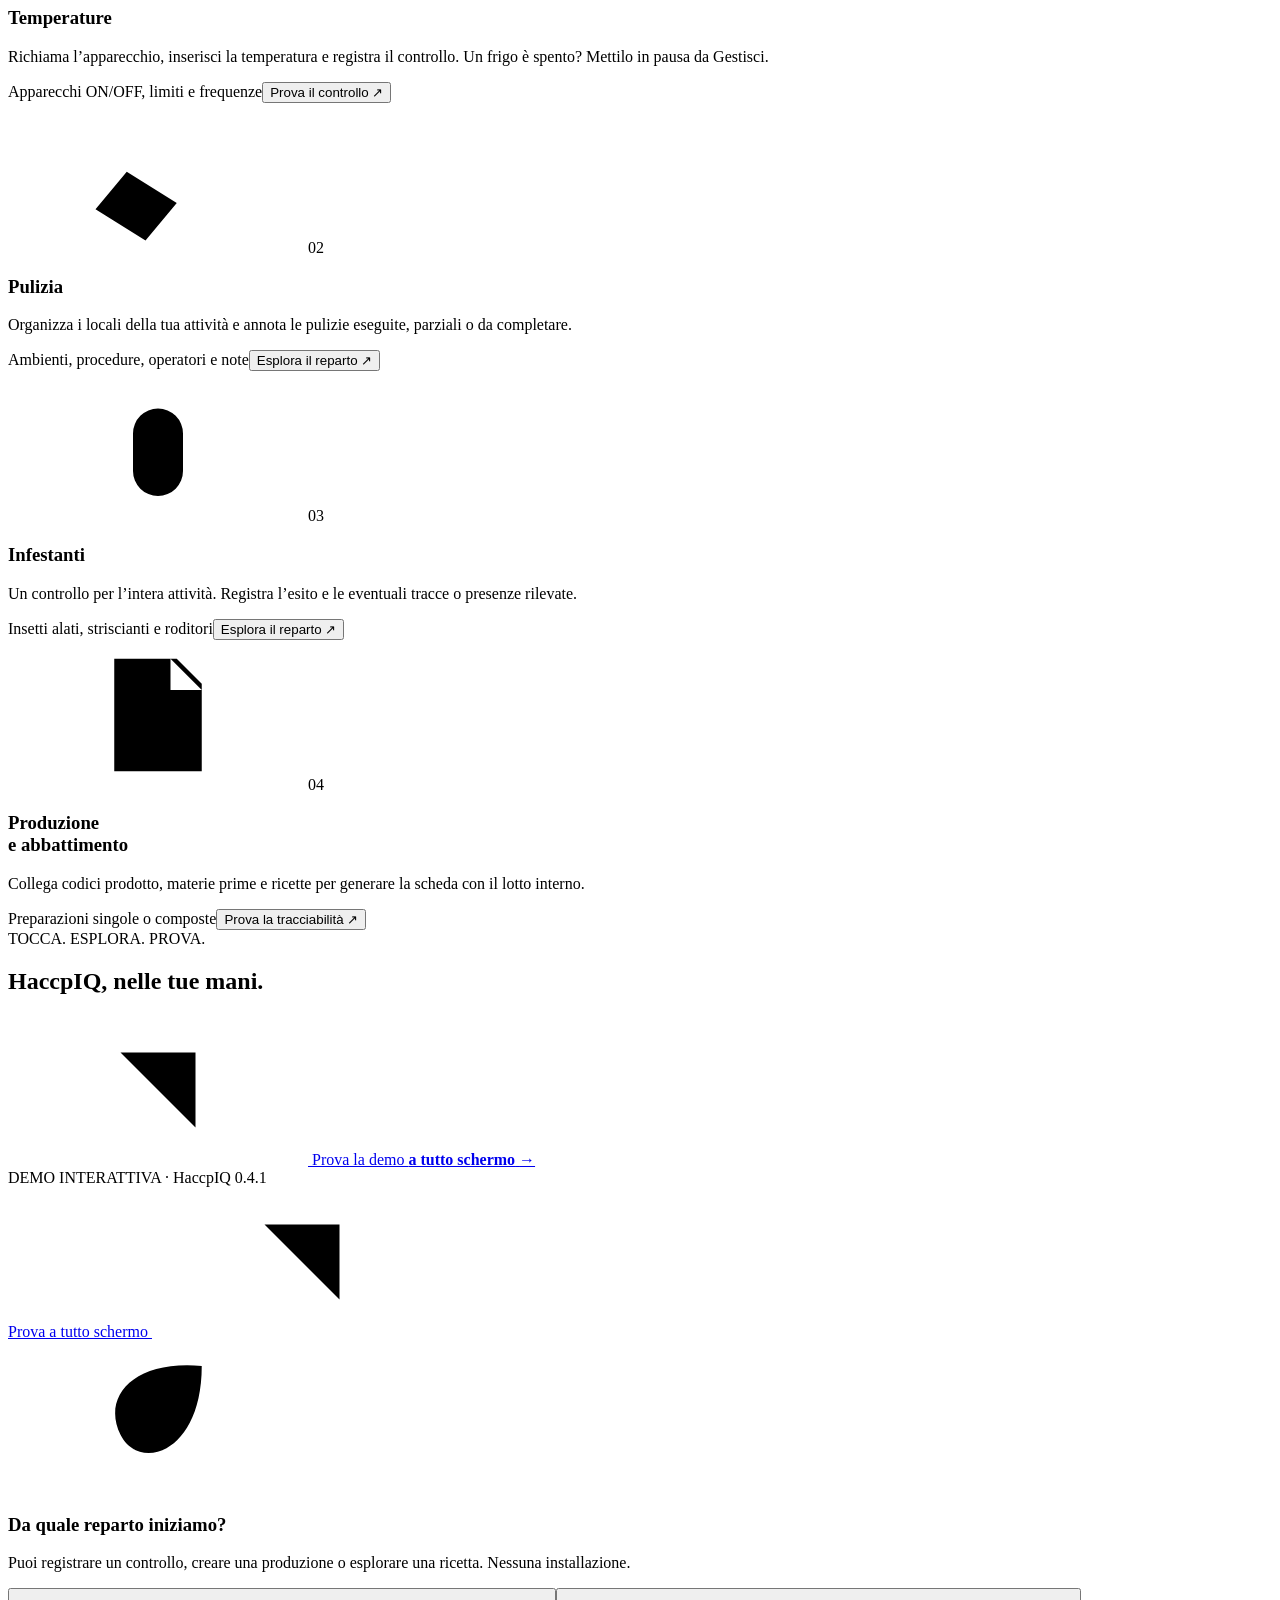
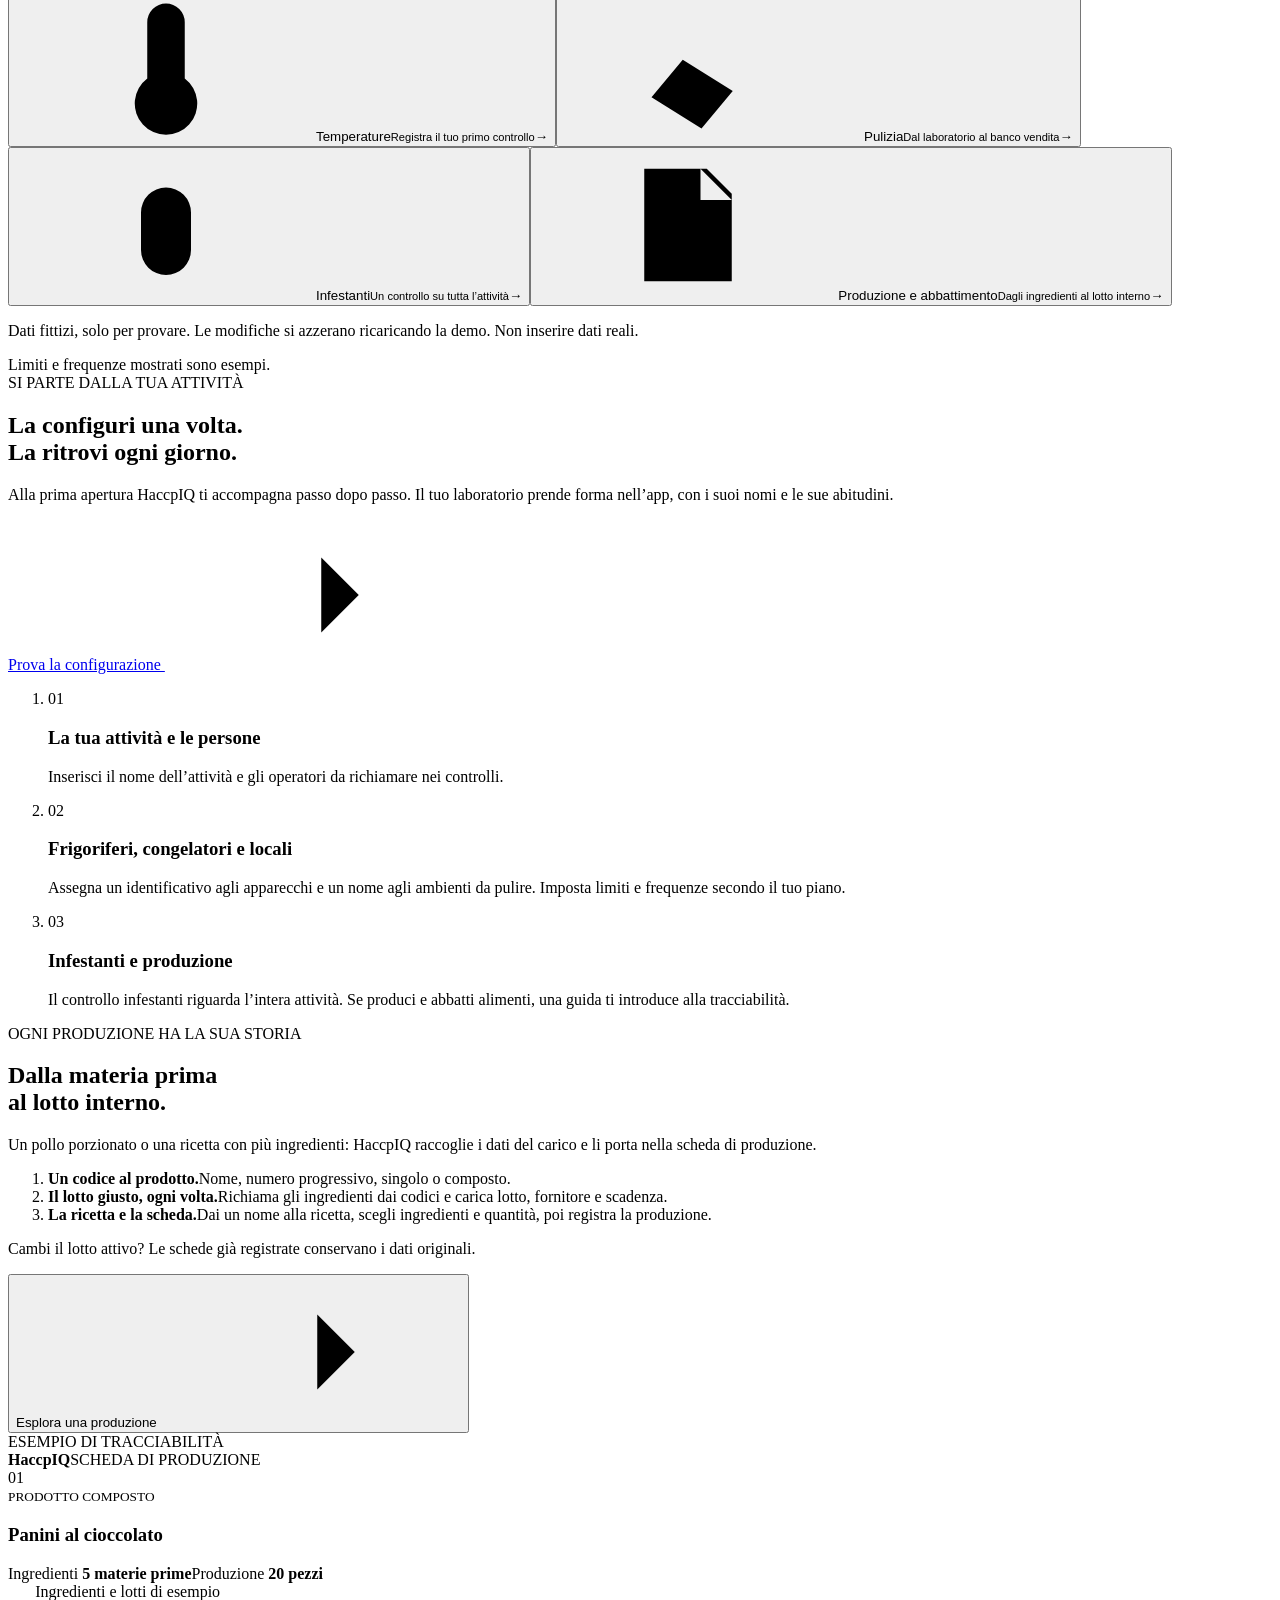
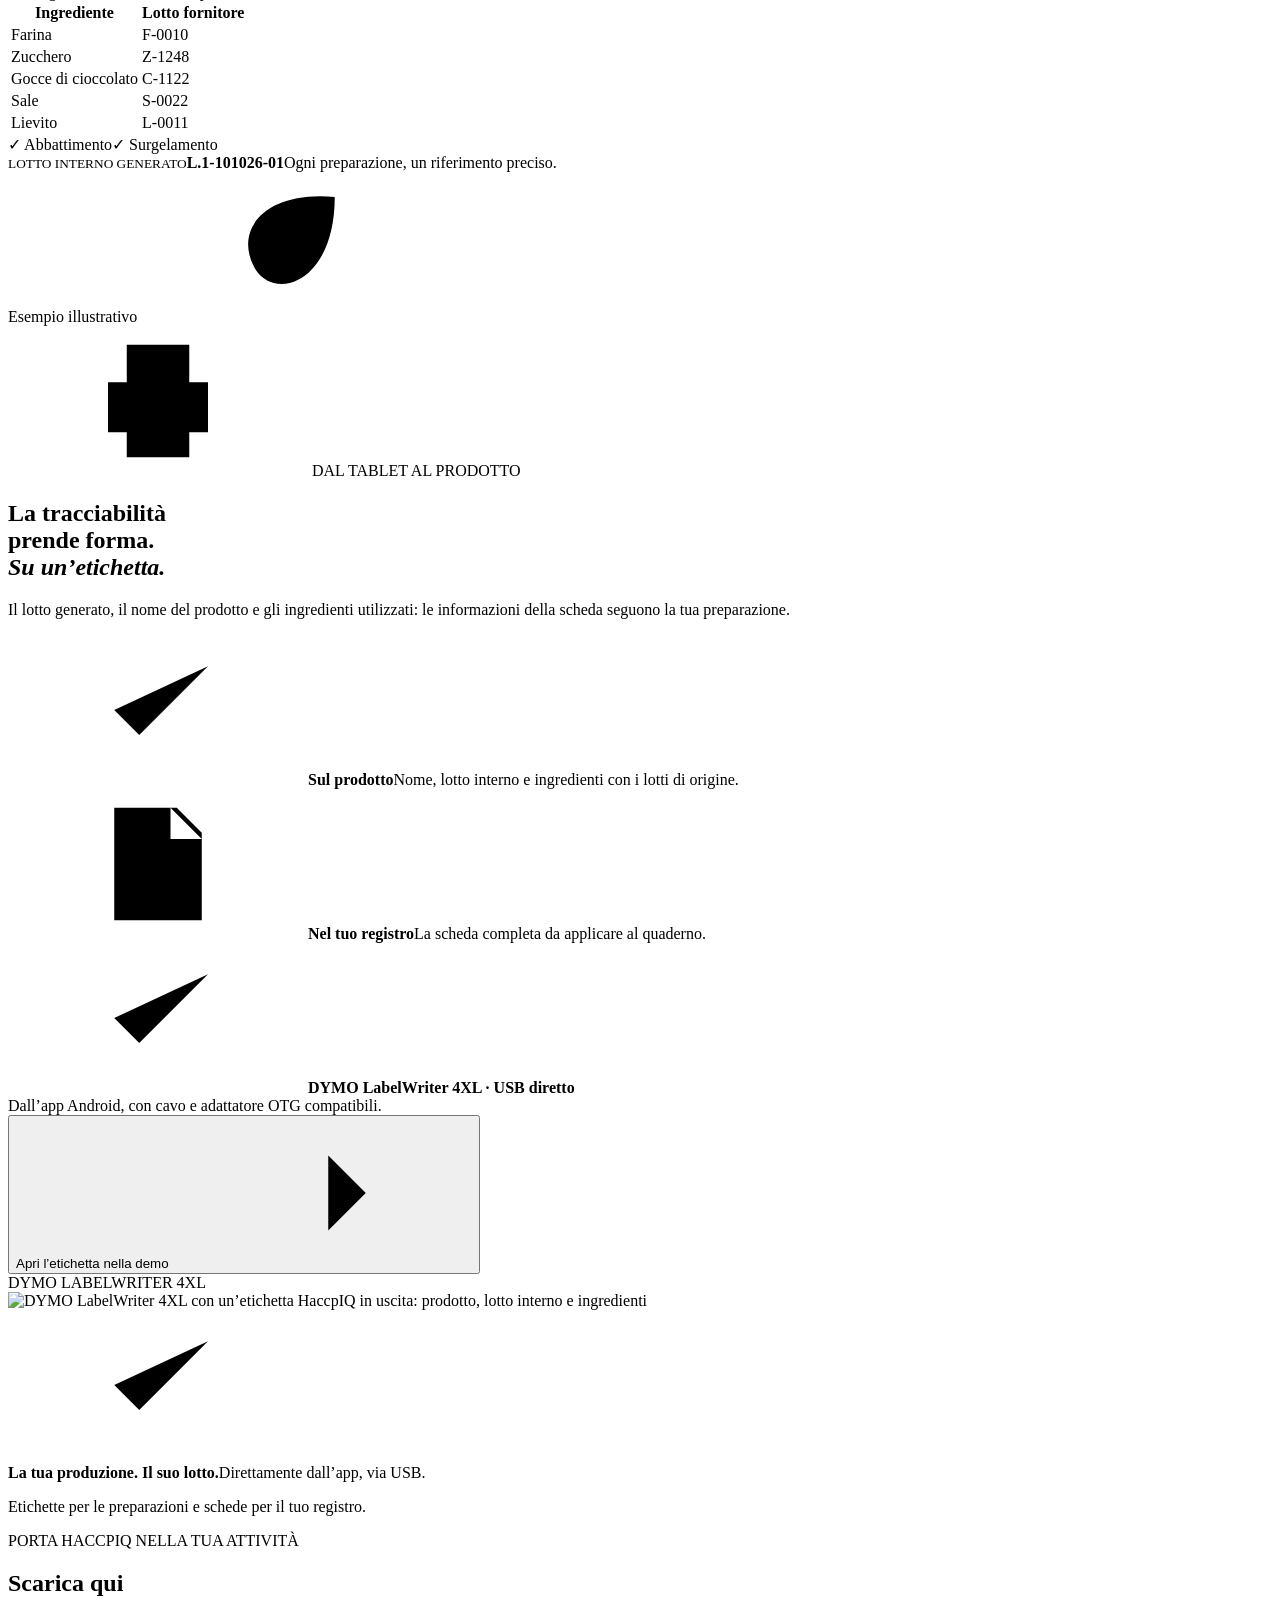
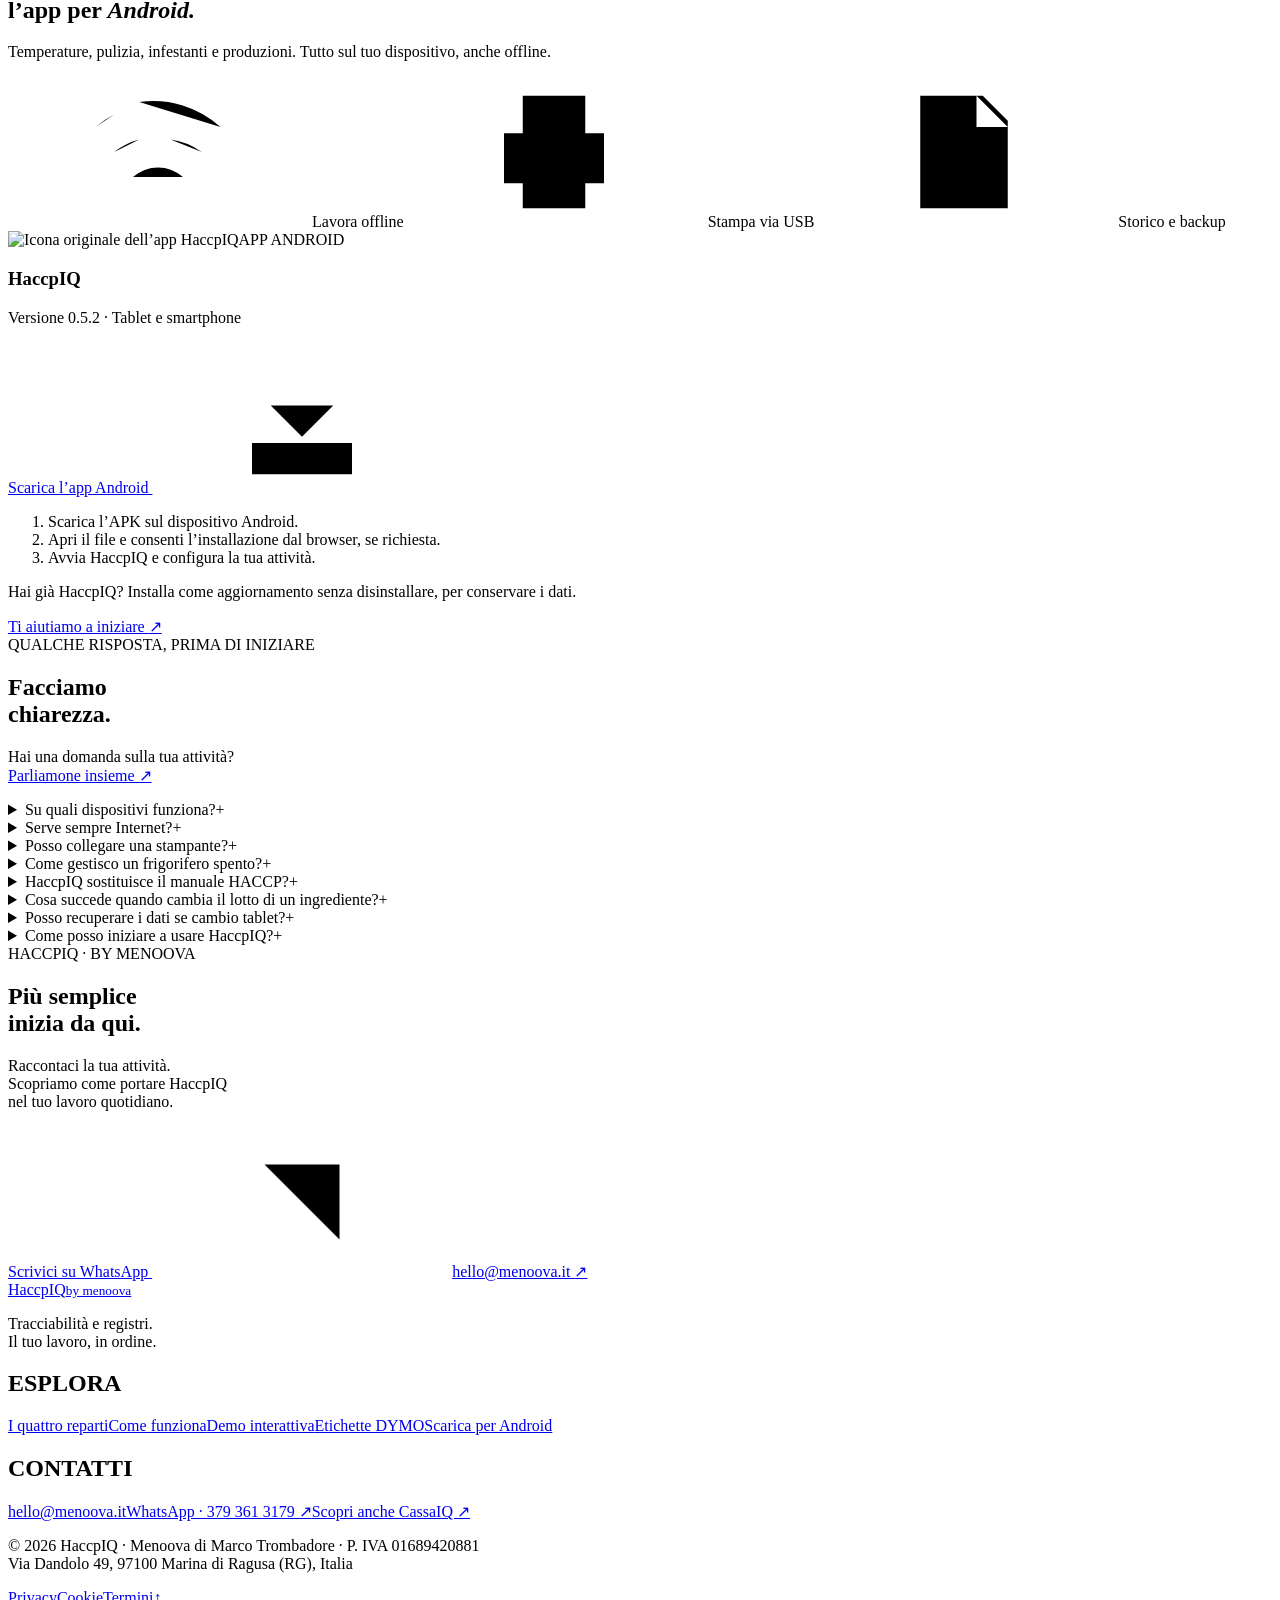
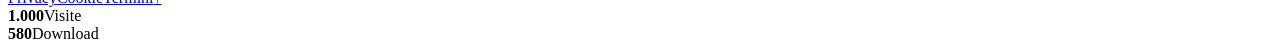
==== commit 570961a2: "Add files via upload" ====
--- a/index.html
+++ b/index.html
@@ -141,7 +141,7 @@
   <section class="download-section" id="scarica">
     <div class="container download-grid">
       <div class="download-copy"><div class="eyebrow">PORTA HACCP<span class="brand-iq">IQ</span> NELLA TUA ATTIVITÀ</div><h2>Scarica qui<br>l’app per <em>Android.</em></h2><p>Temperature, pulizia, infestanti e produzioni. Tutto sul tuo dispositivo, anche offline.</p><div class="download-features"><span><svg class="icon"><use href="#i-offline"/></svg> Lavora offline</span><span><svg class="icon"><use href="#i-print"/></svg> Stampa via USB</span><span><svg class="icon"><use href="#i-sheet"/></svg> Storico e backup</span></div></div>
-      <div class="download-card"><div class="download-card-top"><span class="download-app-mark"><img src="assets/haccpiq-app-icon.svg" alt="Icona originale dell’app HaccpIQ" width="66" height="66" loading="lazy"></span><span class="download-badge">APP ANDROID</span></div><h3>Haccp<span class="brand-iq">IQ</span></h3><p>Versione 0.5.0 · Tablet e smartphone</p><a class="btn btn-light download-button" href="downloads/HaccpIQ-0.5.0.apk" download="HaccpIQ-0.5.0.apk">Scarica l’app Android <svg class="icon"><use href="#i-download"/></svg></a><ol class="install-steps"><li>Scarica l’APK sul dispositivo Android.</li><li>Apri il file e consenti l’installazione dal browser, se richiesta.</li><li>Avvia Haccp<span class="brand-iq">IQ</span> e configura la tua attività.</li></ol><p class="download-note">Hai già Haccp<span class="brand-iq">IQ</span>? Installa come aggiornamento senza disinstallare, per conservare i dati.</p><a class="download-help" href="#contatti">Ti aiutiamo a iniziare <span>↗</span></a></div>
+      <div class="download-card"><div class="download-card-top"><span class="download-app-mark"><img src="assets/haccpiq-app-icon.svg" alt="Icona originale dell’app HaccpIQ" width="66" height="66" loading="lazy"></span><span class="download-badge">APP ANDROID</span></div><h3>Haccp<span class="brand-iq">IQ</span></h3><p>Versione 0.5.2 · Tablet e smartphone</p><a class="btn btn-light download-button" href="downloads/HaccpIQ-0.5.2.apk" download="HaccpIQ-0.5.2.apk">Scarica l’app Android <svg class="icon"><use href="#i-download"/></svg></a><ol class="install-steps"><li>Scarica l’APK sul dispositivo Android.</li><li>Apri il file e consenti l’installazione dal browser, se richiesta.</li><li>Avvia Haccp<span class="brand-iq">IQ</span> e configura la tua attività.</li></ol><p class="download-note">Hai già Haccp<span class="brand-iq">IQ</span>? Installa come aggiornamento senza disinstallare, per conservare i dati.</p><a class="download-help" href="#contatti">Ti aiutiamo a iniziare <span>↗</span></a></div>
     </div>
   </section>
 
